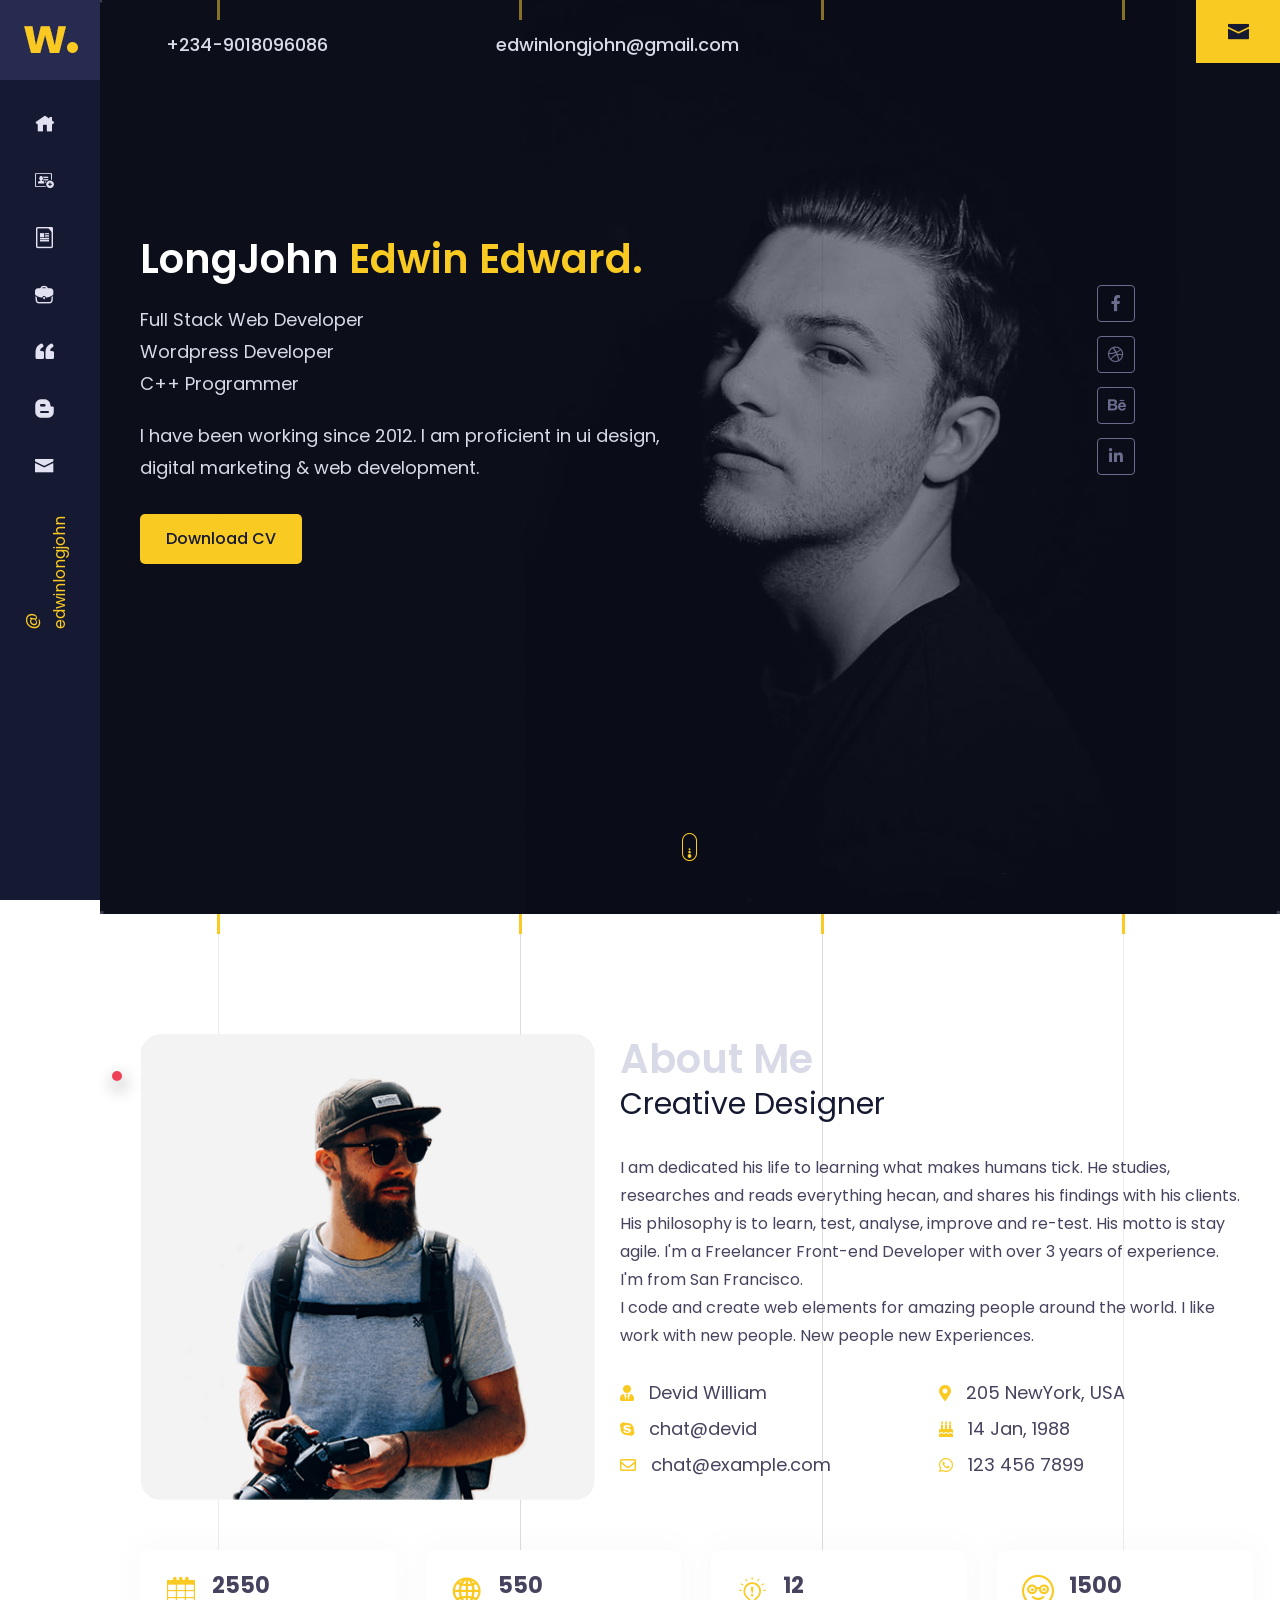
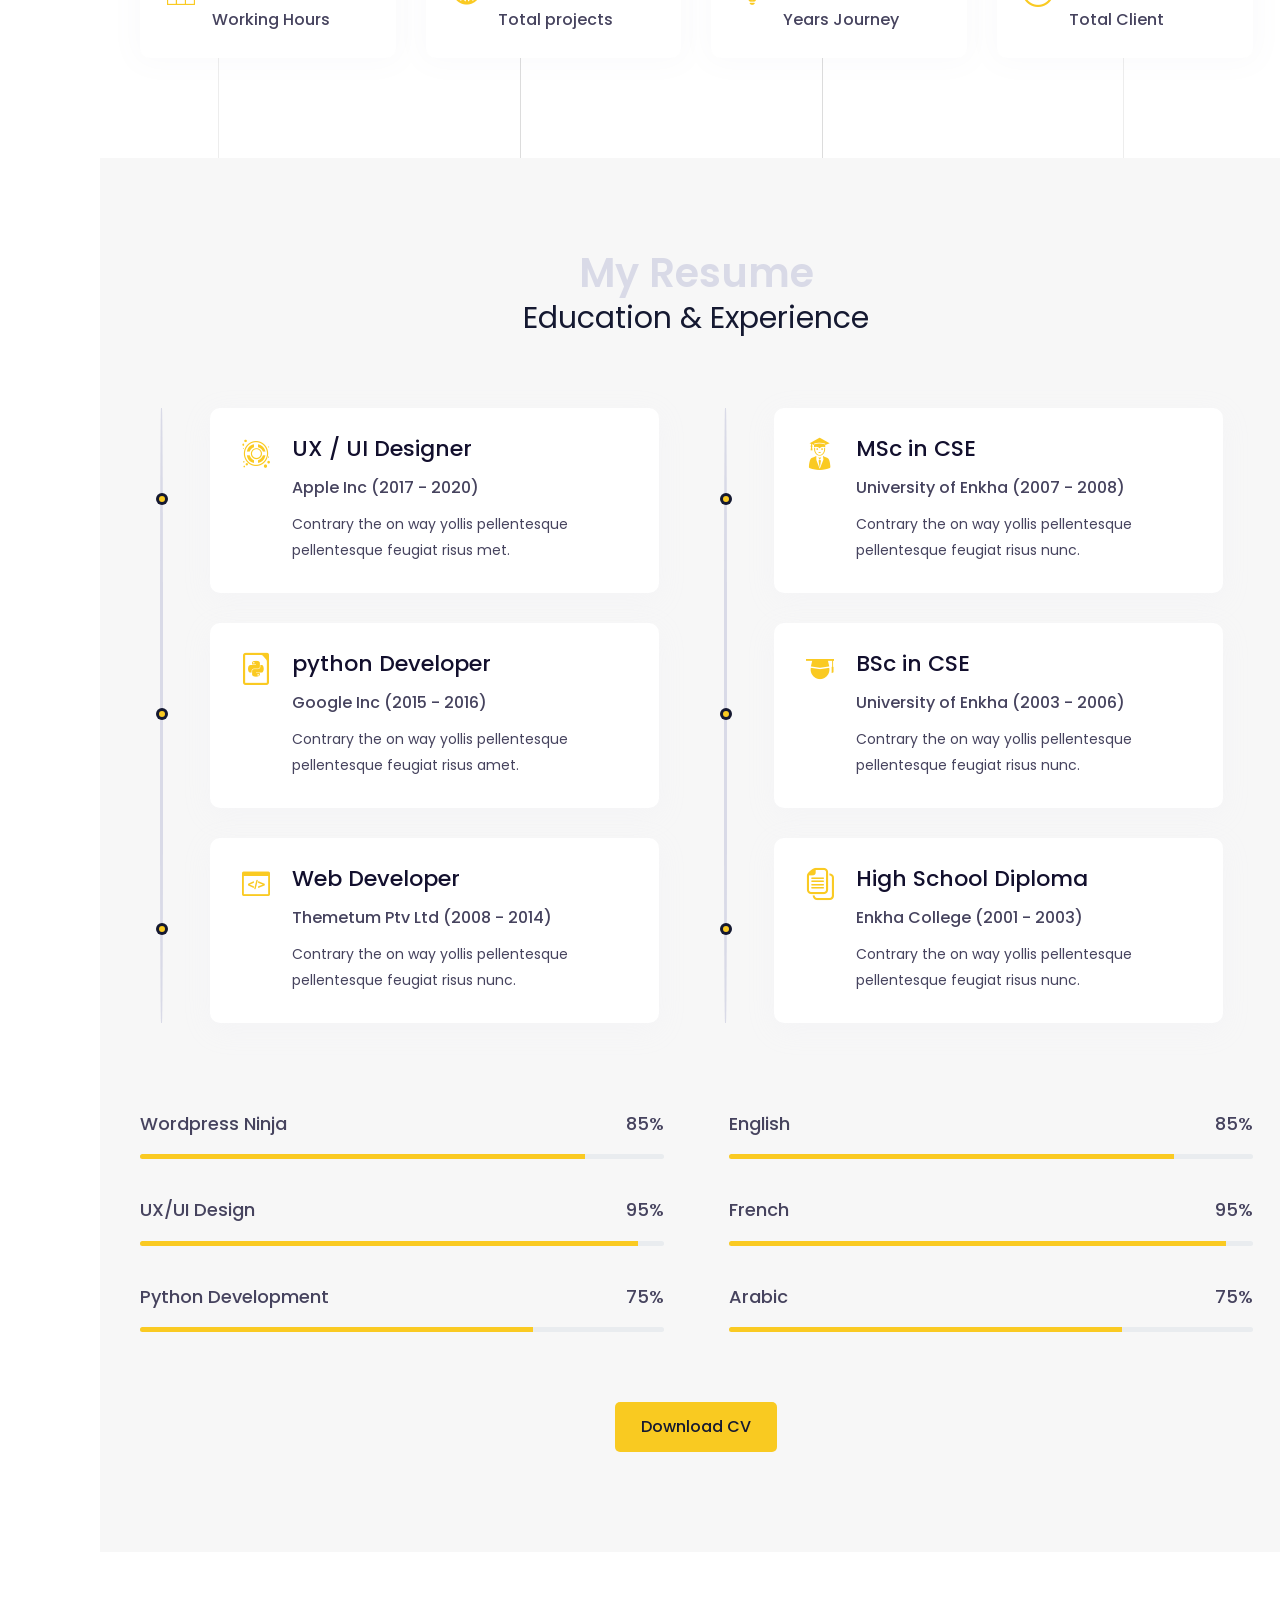
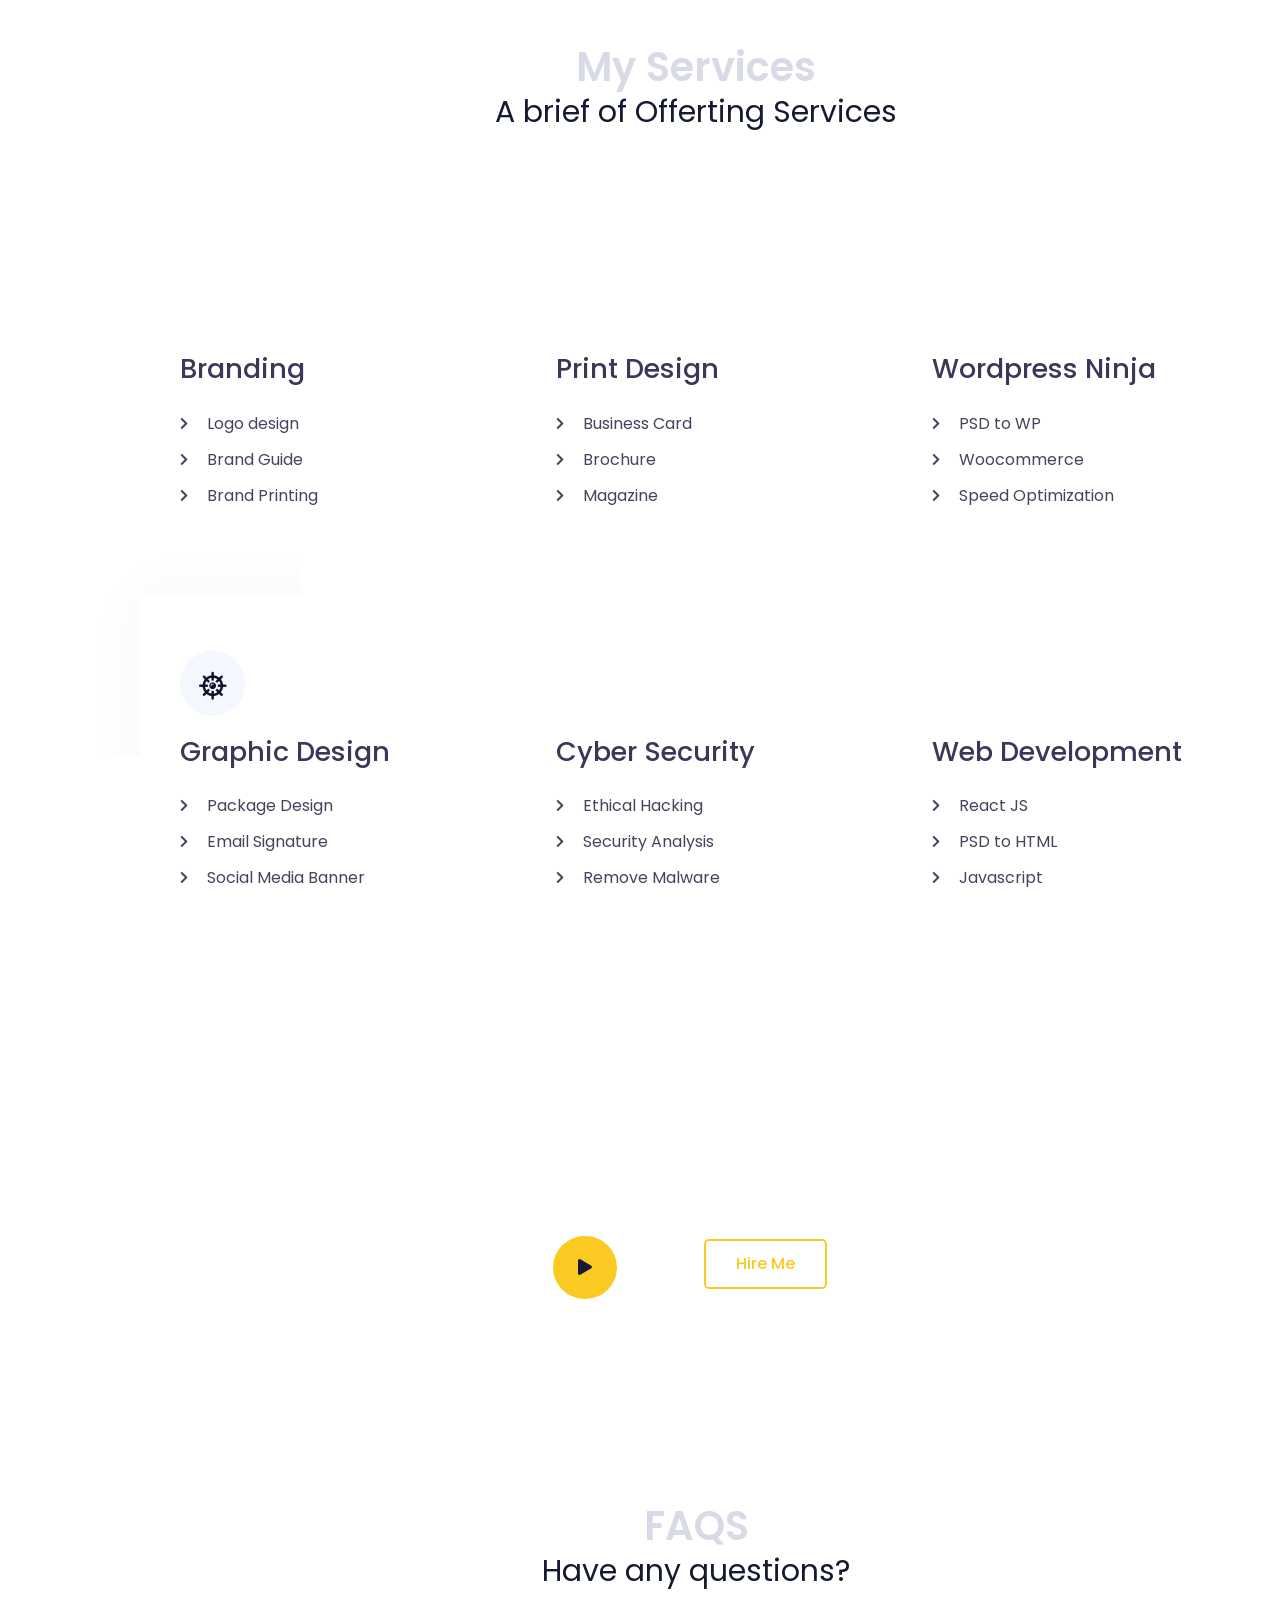
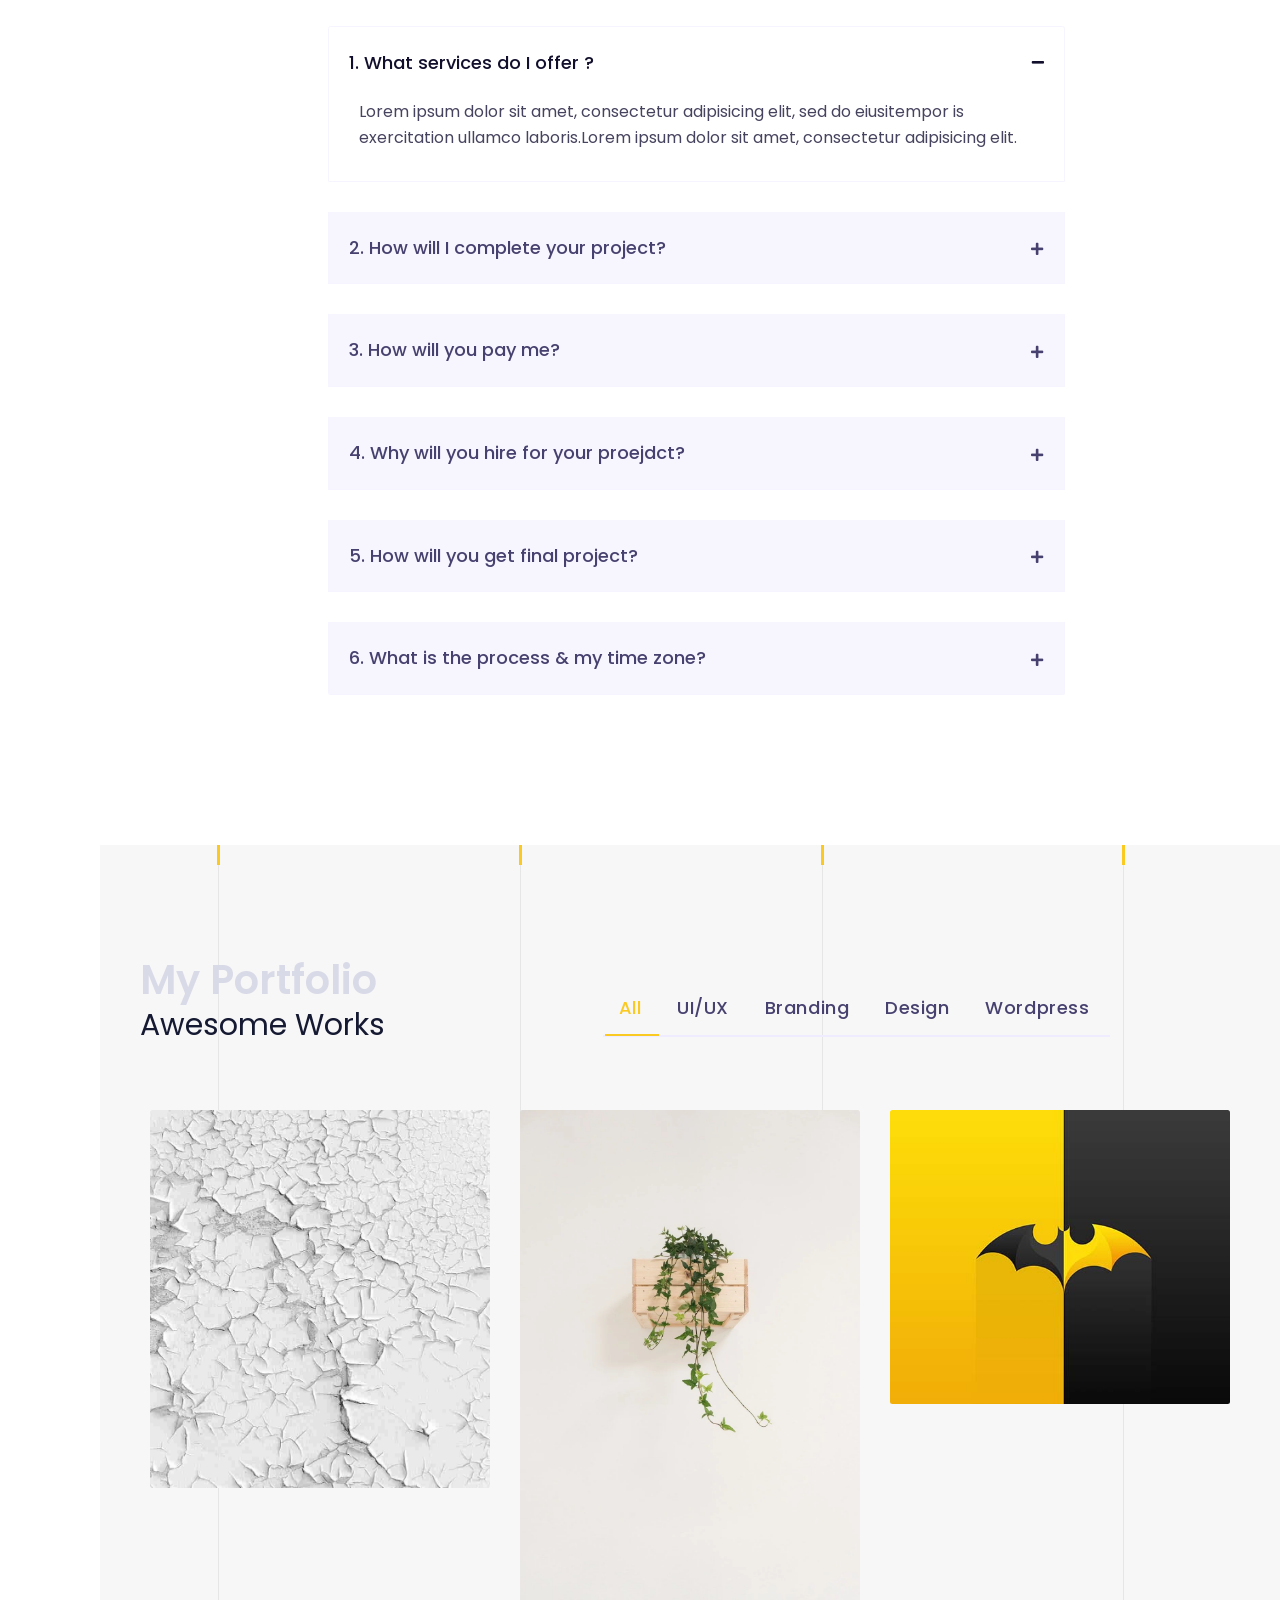
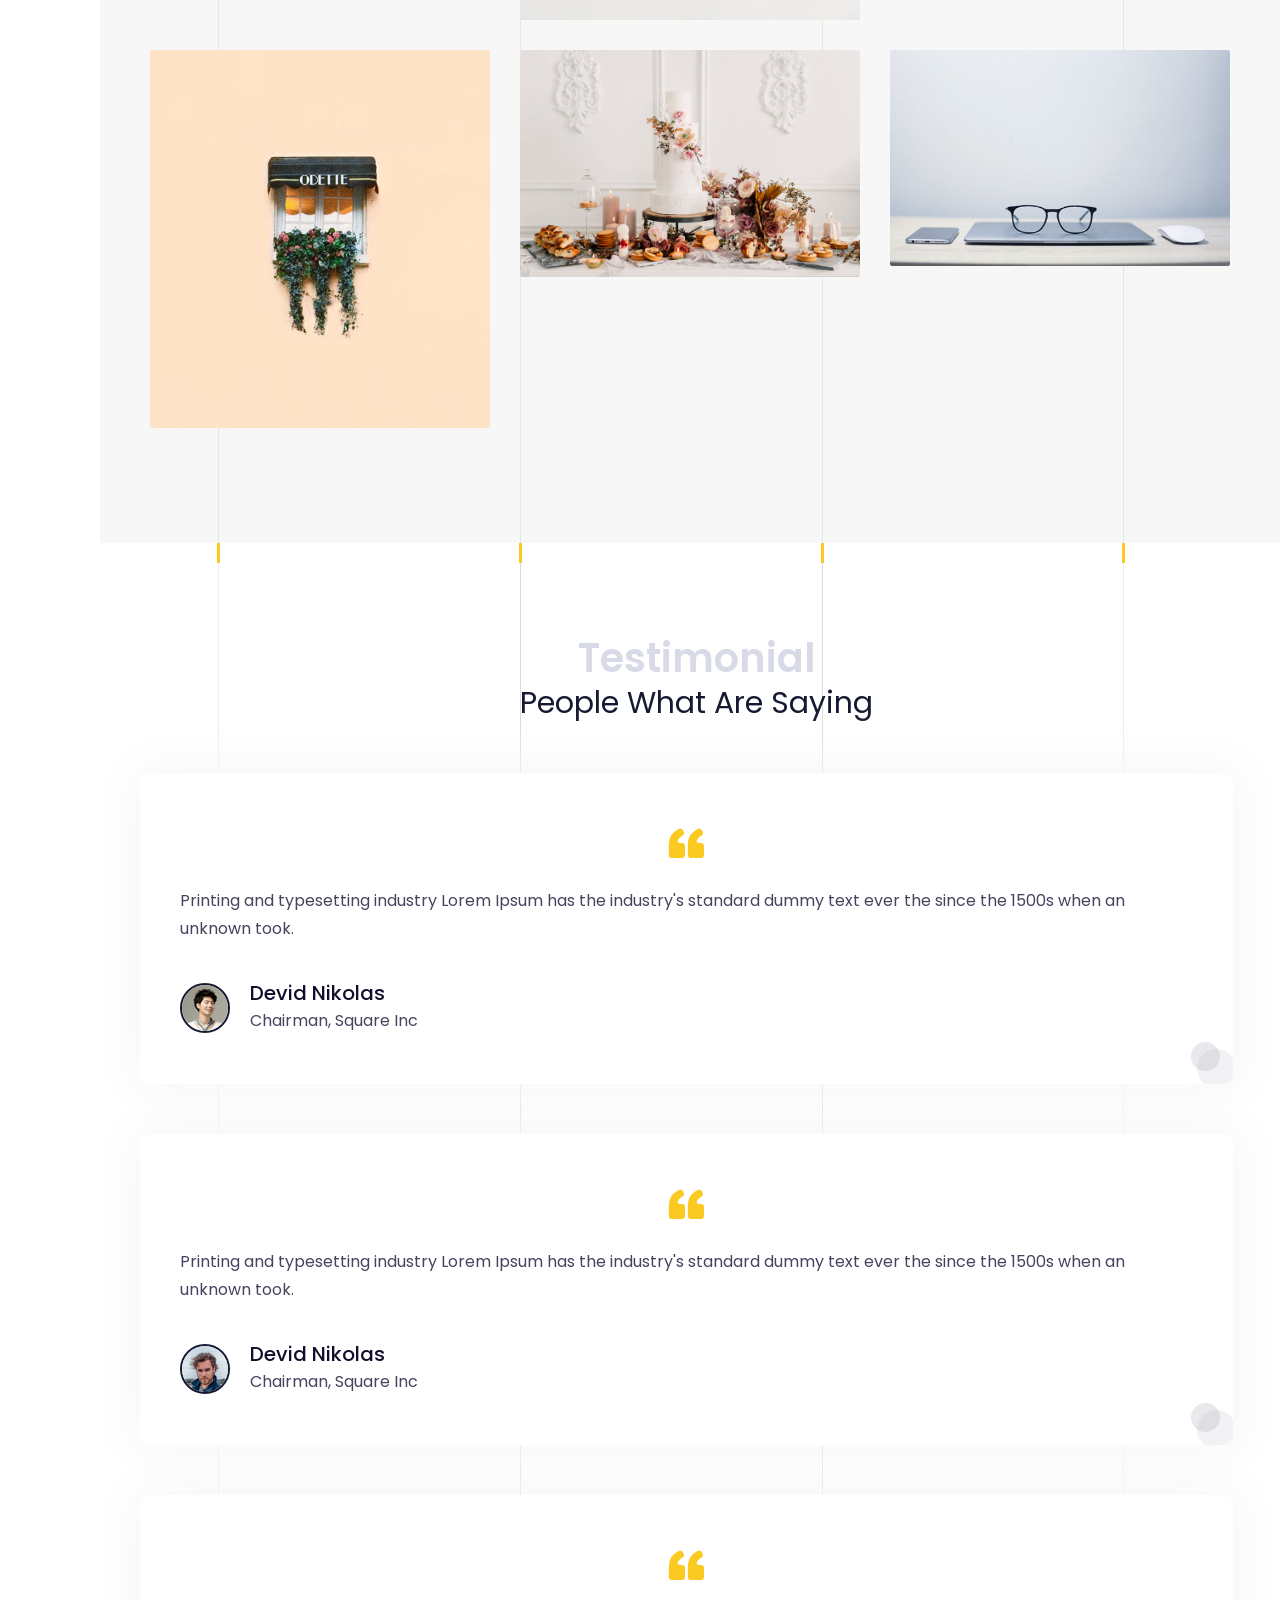
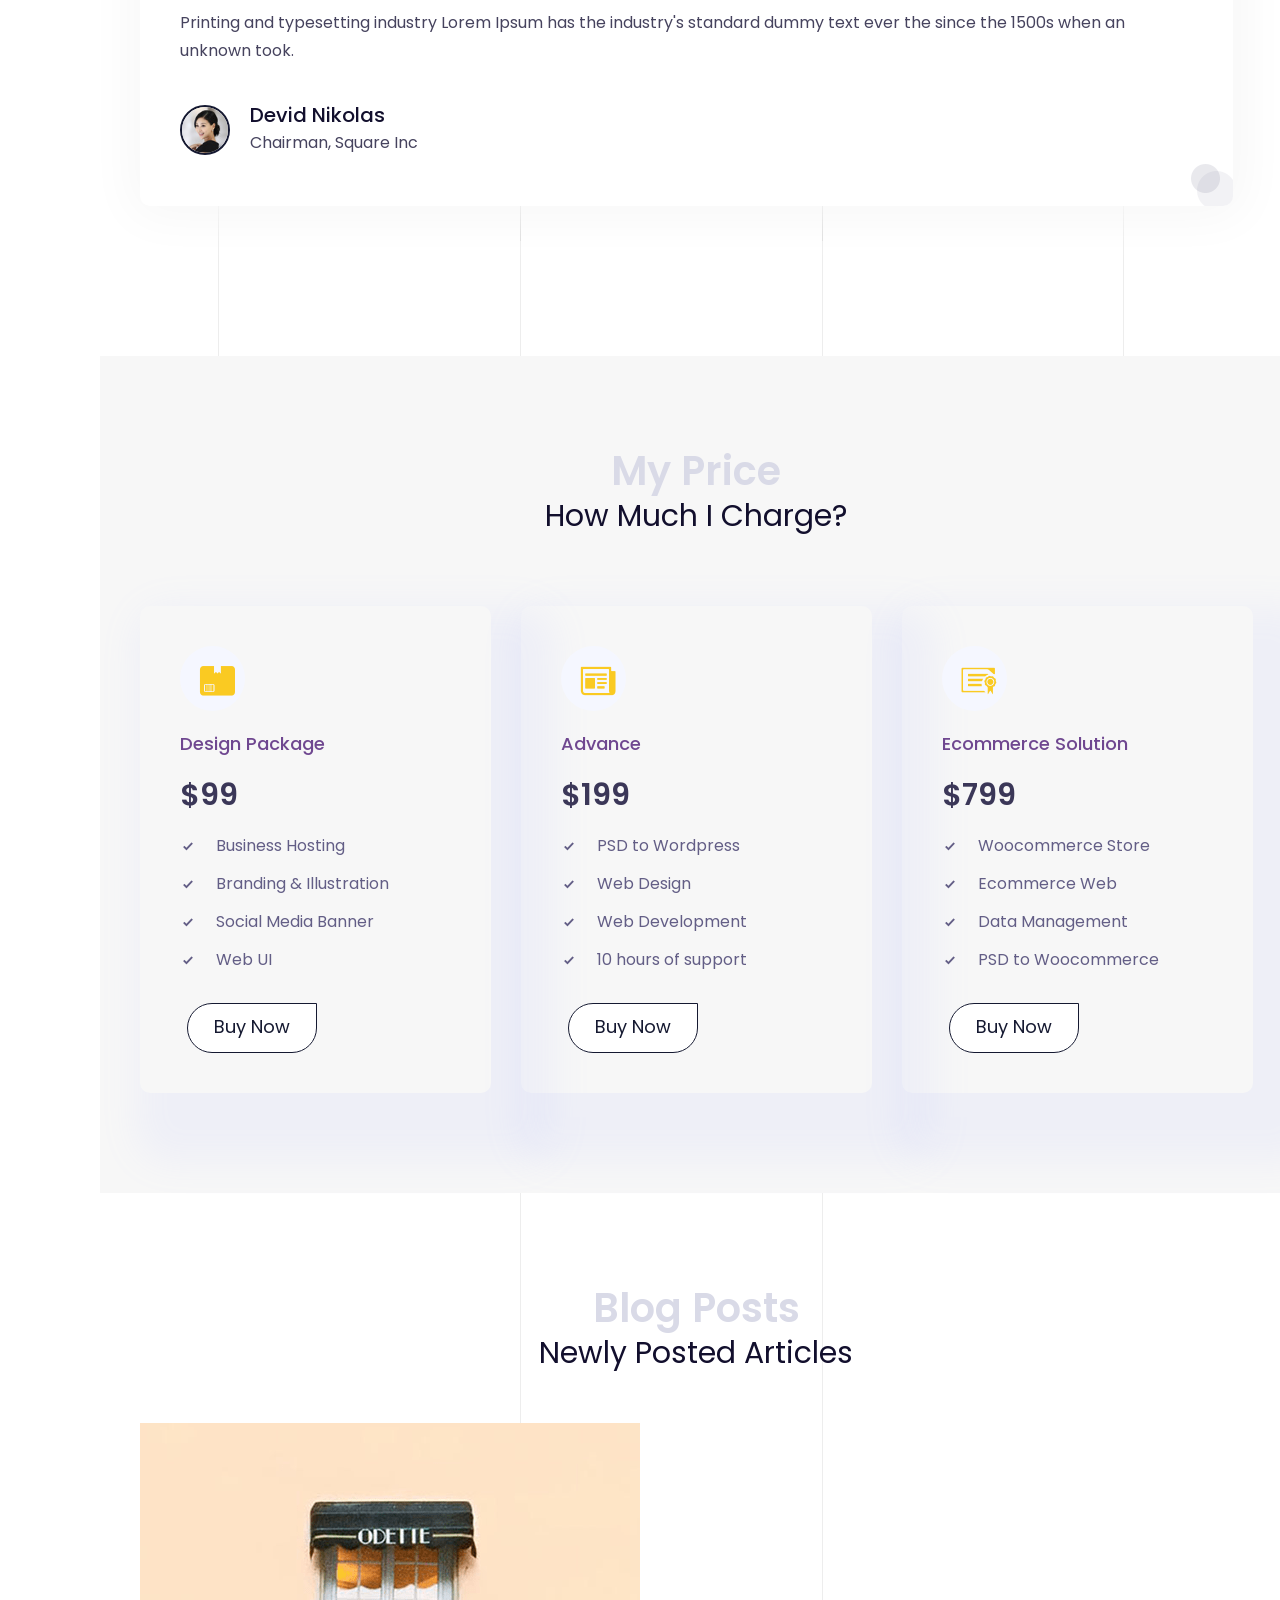
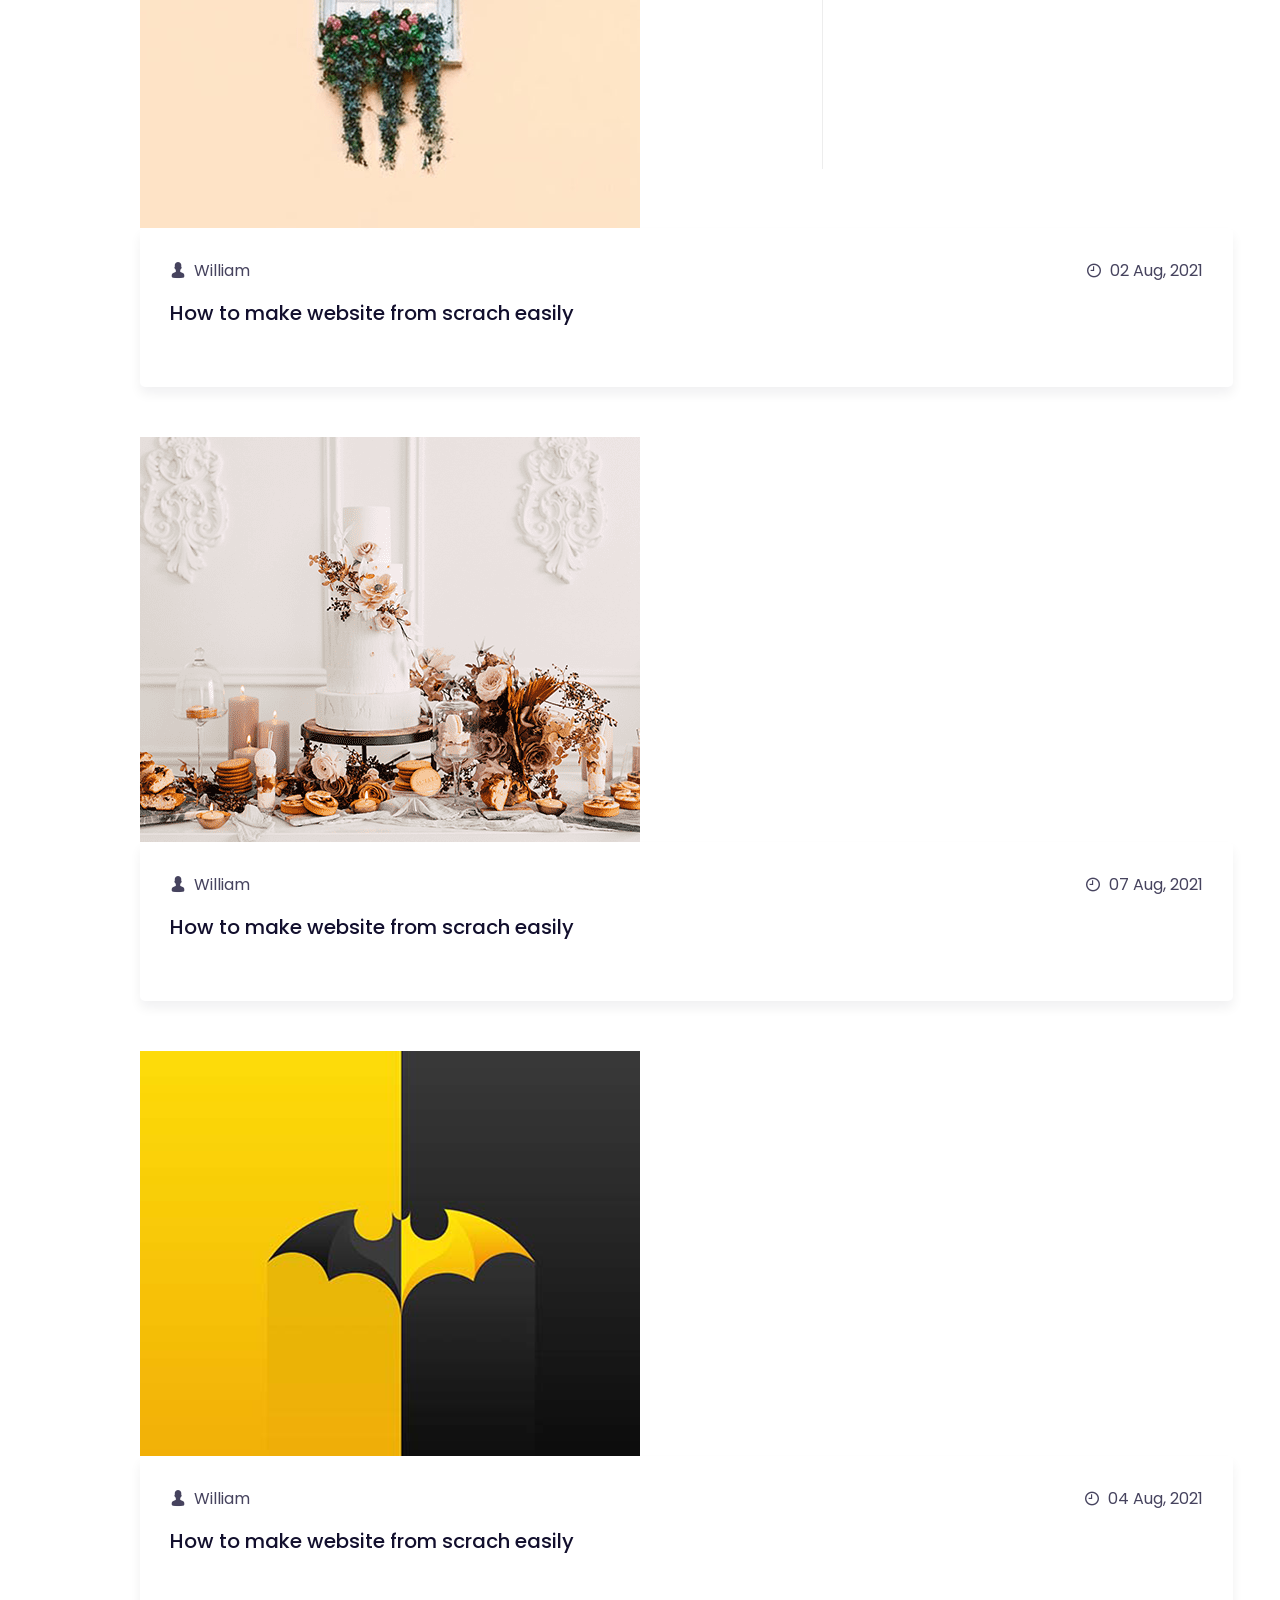
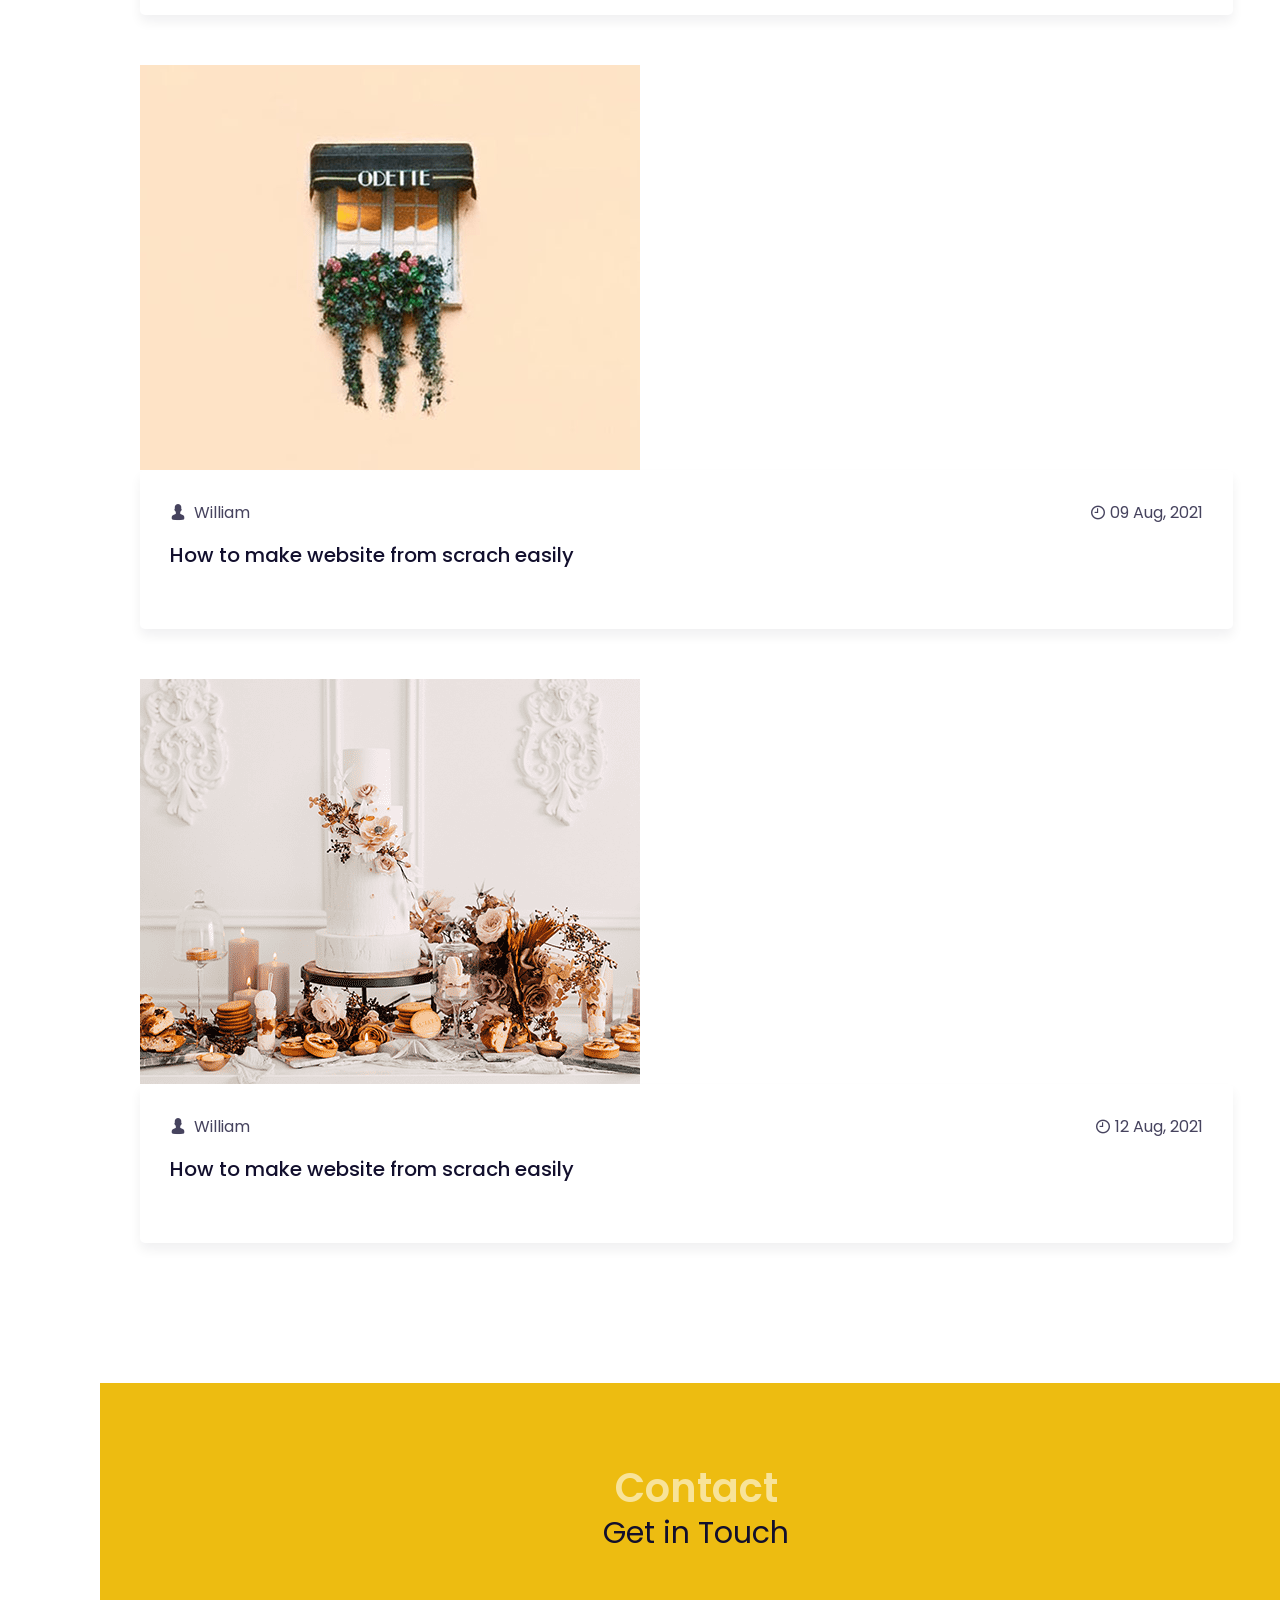
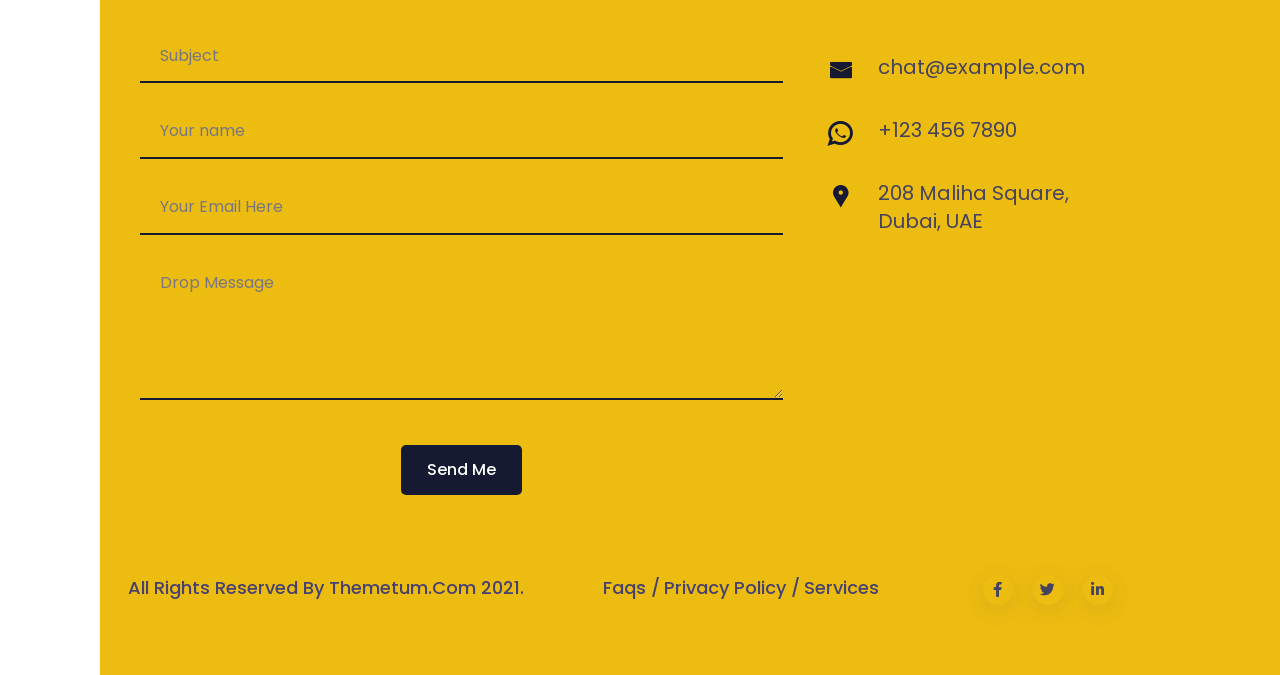
==== index-3.html @ 402a38b5 "initial commit" ====
<!doctype html>
<html class="no-js" lang="zxx">


<!-- Mirrored from themetum.com/envato/wokoya/iconbar/index-3.html by HTTrack Website Copier/3.x [XR&CO'2014], Thu, 25 Nov 2021 21:17:37 GMT -->
<head>	
	<meta charset="utf-8">
	<meta http-equiv="x-ua-compatible" content="ie=edge">
	<title>Wokoya | Personal Portfolio vCard HTML Template</title>
	<meta name="description" content="My name is Longjohn Edwin Edward i am a renowned full Stack web Developer with several years of experience. 
	I am top notch when it comes to building responsive Websites and Web applications. Just give me a trial with your Job trust me you won't regret it.">
	<meta name="viewport" content="width=device-width, initial-scale=1, shrink-to-fit=no">

	<!-- Place favicon.ico in the root directory -->
	<link rel="shortcut icon" type="image/x-icon" href="img/favicon.png">
	
	<!-- ========== Start Stylesheet ========== -->
	<link href="assets/css/bootstrap.min.css" rel="stylesheet" />
	<link href="assets/css/fontawesome.min.css" rel="stylesheet" />
	<link href="assets/css/bsnav.min.css" rel="stylesheet" />
	<link href="assets/css/magnific-popup.css" rel="stylesheet" />
	<link href="assets/css/slick.css" rel="stylesheet" />
	<link href="assets/css/all.min.css" rel="stylesheet" />
	<link href="assets/css/animate.css" rel="stylesheet" />
	<link href="assets/css/icofont.min.css" rel="stylesheet" />
	<link href="assets/css/splitting.css" rel="stylesheet" />
	<link href="assets/css/splitting-cells.css" rel="stylesheet" />
	<link href="style.css" rel="stylesheet">
	<link href="assets/css/responsive.css" rel="stylesheet" />
	<!-- ========== End Stylesheet ========== -->
</head>

 <body class="side-header" data-spy="scroll" data-target=".navbar" data-offset="1">

<!-- Preloader -->
<div class="preloader">
  <div class="lds-ellipsis">
    <div></div>
    <div></div>
    <div></div>
    <div></div>
  </div>
</div>
<!-- Preloader End --> 

<div class="theme_all_wrap" data-magic-cursor=" " data-color="crimson">

<!-- Document Wrapper   
=============================== -->
 <div id="main-wrapper"> 
	<!-- Start header
    ============================================= -->

    <header class="header">
		<div class="main-navigation sd-nav">
			<div class="navbar navbar-expand-lg bsnav bsnav-sidebar bsnav-scrollspy bsnav-sidebar-left">
				<a class="navbar-brand" href="index.html">
					<img src="img/logo.png" class="logo-display" alt="thumb">
				</a>
				<button class="navbar-toggler toggler-spring"><span class="navbar-toggler-icon"></span></button>
				<div class="collapse navbar-collapse justify-content-sm-center pt-20">
					<ul class="navbar-nav navbar-mobile mr-0">
						<li class="nav-item"><a class="nav-link smooth-scroll" href="#home"><i class="icofont-home"></i> <span class="toltip">Home</span> </a></li>
						<li class="nav-item"><a class="nav-link smooth-scroll" href="#about"><i class="icofont-contact-add"></i> <span class="toltip">About</span></a></li>
						<li class="nav-item"><a class="nav-link smooth-scroll" href="#service"><i class="icofont-file-document"> </i><span class="toltip">Service</span> </a></li>
						<li class="nav-item"><a class="nav-link smooth-scroll" href="#work"><i class="icofont-briefcase-1"></i> <span class="toltip">Works</span> </a></li>
						<li class="nav-item"><a class="nav-link smooth-scroll" href="#feed"><i class="icofont-quote-left"></i> <span class="toltip">Review</span></a></li>
						<li class="nav-item"><a class="nav-link smooth-scroll" href="#blog"><i class="icofont-blogger"></i> <span class="toltip">Blog</span> </a></li>
						<li class="nav-item"><a class="nav-link smooth-scroll" href="#contact"><i class="icofont-envelope"></i> <span class="toltip">Hello</span> </a></li>
					</ul>
				</div>
				<div class="sidebar-copyright pt-10">
					<p class="copyright">@ edwinlongjohn</p>
				</div>
			</div>
			<div class="bsnav-mobile">
				<div class="bsnav-mobile-overlay"></div>
				<div class="navbar"></div>
			</div>
		</div>
    </header>
	  <!-- Header End --> 
	
	<div class="clearfix"></div>

<div class="main-area-width">	

	<main class="main">
		 
		<!-- Start Hero   
		============================================= -->
		<div id="home" class="hero-section hero-section-bg jarallax" data-jarallax='{"speed": 0.2}'>
			<canvas class="canvasParticles"></canvas>
			<div class="line_wrap"> <!-- line animation --> 
				<div class="line_item"></div>
				<div class="line_item"></div>
				<div class="line_item"></div>
				<div class="line_item"></div>
				<div class="line_item"></div>
			 </div> <!-- end line animation --> 						
			<div class="container sidebar-toptext">
				<div class="row">
					<div class="col-md-12">
						<div class="head-top-contact">
							<span class="phone_contact">+234-9018096086</span>
							<span class="email_contact">edwinlongjohn@gmail.com</span>							
						</div>
					</div>
				</div>
			</div>
			<div class="top-contact">
				<a href="#contact" class="top-contact-btn smooth-scroll">
					<i class="icofont-envelope"></i>
				</a>
			</div>
			<div class="hero-single sidebar-hero-bg">			
				<div class="container">	<!-- start container --> 	
					<div class="row">	<!-- start row --> 	
						<div class="col-md-6 col-sm-12 pl-20">	<!-- hero text left --> 	
							<div class="hero-content wow fadeInUp" data-wow-duration=".5s" data-wow-delay=".6s">
								<h2 data-splitting class="top-title pt-30 wow fadeInUp" data-wow-duration=".001s" data-wow-delay=".001s">LongJohn <span class="colored">Edwin Edward.</span></h2>
								<div class="typed-strings">
									  <p> <span class="type_color">Full Stack Web Developer</span></p>
									  <p> <span class="type_color">Wordpress Developer</span></p>
									  <p> <span class="type_color">C++ Programmer</span></p>
								</div>
								<p class="text-16 header_type_text text-white mb-2 mb-md-3">
									<span class="typed"></span>
								</p>
								<p class="header-intro-text wow fadeInUp pt-10" data-wow-duration=".6s" data-wow-delay=".8s">I have been working since 2012. I am proficient in ui design, digital marketing & web development.</p>
								<div class="hro-btn wow fadeInUp" data-wow-duration=".6s" data-wow-delay=".9s">
									<a href="#" class="theme-btn">
										Download CV
									</a>
								</div>
							</div>
						</div>	<!-- hero left text end --> 	
						<div class="col-md-5 col-sm-12 mt-50"><!-- col-6 --> 
							<div class="right-social-icon">
								<ul class="social-icon">
									<li><a href="#"><i class="fab fa-facebook-f"></i></a></li>
									<li><a href="#"><i class="fab fa-dribbble"></i></a></li>
									<li><a href="#"><i class="fab fa-behance"></i></a></li>
									<li><a href="#"><i class="fab fa-linkedin-in"></i></a></li>
								</ul>						
							</div>						
						</div><!-- end col-6 --> 
					</div>
				</div>					
			</div><!-- single Hero End -->
			<div class="about-scroll-down text-center">
				<a href="#about" class="scroll-down-arrow scroll_down smooth-scroll"><i class="icofont-scroll-bubble-down"></i></a>						
			</div>			
		</div>
		<!-- End Hero -->
		
		<!-- About us
		============================================= -->
		<div id="about" class="about-area de-padding">
			<div class="line_wrap"> <!-- line animation --> 
				<div class="line_item"></div>
				<div class="line_item"></div>
				<div class="line_item"></div>
				<div class="line_item"></div>
				<div class="line_item"></div>
			 </div> <!-- end line animation --> 			
			<div class="about-wpr mt-20">	<!-- start about -->
				<div class="container pl-20">	<!-- container --> 
					<div class="row">	<!-- row --> 
						<div class="col-md-5 mb-50">
							<div class="about-left wow fadeInUp" data-wow-duration=".6s" data-wow-delay=".2s">
								<div class="about-header-img">
									<img src="img/about-me.png" alt="about me" class="responsive-fluid bounce-animate" />
								</div>
							</div>
						</div>	<!-- about left text end --> 
						<div class="col-md-7">	<!-- col-7 --> 
							<div class="about-right wow fadeInUp" data-wow-duration=".8s" data-wow-delay=".5s">
								<span class="top-title">About Me</span>
								<h2 data-splitting class="about-tl-3 gr-2 wow fadeInUp" data-wow-duration=".01s" data-wow-delay=".1s">
									Creative Designer
								</h2>
								<p class="wow fadeInUp" data-wow-duration=".2s" data-wow-delay=".2s">
									I am dedicated his life to learning what makes humans tick. He studies, researches and reads everything hecan, and shares his 
									findings with his clients. His philosophy is to learn, test, analyse, 
									improve and re-test. His motto is stay agile. I'm a Freelancer Front-end Developer with over 3 years of experience. I'm from San Francisco.
									<br />									 
									I code and create web elements for amazing people around the world. I like work with new people. 
									New people new Experiences.									
								</p>
								<div class="row">	<!-- row --> 
									<div class="col-md-6 col-sm-12"><!-- col-6 --> 
										<div class="about-cn">
											<ul>
												<li><i class="fas fa-user-tie"></i> Devid William</li>
												<li><i class="fab fa-skype"></i> chat@devid</li>
												<li><i class="far fa-envelope"></i> chat@example.com</li>
											</ul>
										</div>									
									</div>	<!-- end col-6 -->
									<div class="col-md-6 col-sm-12"><!-- col-6 --> 
										<div class="about-cn">
											<ul>
												<li><i class="fas fa-map-marker-alt"></i> 205 NewYork, USA</li>
												<li><i class="fas fa-birthday-cake"></i> 14 Jan, 1988</li>
												<li><i class="fab fa-whatsapp"></i> 123 456 7899</li>
											</ul>
										</div>									
									</div> <!-- end col-6 --> 
								</div> <!-- end row --> 
							</div> <!-- end about right --> 								
						</div> <!-- end col-7 -->  
					</div> <!-- end row --> 
					<div class="counter-counter grid-4"> <!-- start counter --> 
						<div class="fun-fact">
							<span class="fun-icon one"><i class="icofont-calendar"></i></span>
							<div class="fun-desc">
								<p class="timer" data-to="2550" data-speed="3000">2550</p>
								<span class="medium">Working Hours</span>
							</div>
						</div>
						<div class="fun-fact fun-active">
							<span class="fun-icon two"><i class="icofont-globe"></i></span>
							<div class="fun-desc">
								<p class="timer" data-to="550" data-speed="3000">550</p>
								<span class="medium">Total projects</span>
							</div>
						</div>
						<div class="fun-fact">
							<span class="fun-icon three"><i class="icofont-bulb-alt"></i></span>
							<div class="fun-desc">
								<p class="timer" data-to="12" data-speed="3000">12</p>
								<span class="medium">Years Journey</span>
							</div>
						</div>
						<div class="fun-fact">
							<span class="fun-icon four"><i class="icofont-nerd-smile"></i></span>
							<div class="fun-desc">
								<p class="timer" data-to="502" data-speed="3000">1500</p>
								<span class="medium">Total Client</span>
							</div>
						</div>
					</div> <!-- end counter -->
				</div> <!-- end container -->
			</div> <!-- end about wrp --> 			
		</div> <!-- About us -->
		
		<!-- Start Experience
		============================================= -->
		<div class="exp-area de-padding">
			<div class="container pl-20">
				<div class="site-title text-center">
					<span class="resume-title">
						My Resume
					</span>		
					<h2 data-splitting class="about-tl-3 gr-2 wow fadeInUp" data-wow-duration=".01s" data-wow-delay=".01s"> 
						Education & Experience 
					</h2>		
				</div> <!-- end section title --> 
				<div class="exp-wpr row">
					<div class="col-md-6"><!-- start col-6 -->
						<div class="experience_area">
							<div class="exp-box mt-20 wow fadeInDown" data-wow-duration=".6s" data-wow-delay=".2s"><!-- start one -->
								<div class="exp-icon one">
									<i class="icofont-designfloat"></i>
								</div>
								<div class="exp-content">
									<h4>UX / UI Designer</h4>
									<p>Apple Inc (2017 - 2020)</p>
									<span class="exp-description pt-10">Contrary the on way yollis pellentesque pellentesque feugiat risus met.</span>
								</div>
							</div> <!-- end one -->
							<div class="exp-box mt-30 wow fadeInUp" data-wow-duration=".6s" data-wow-delay=".4s"><!-- start two -->
								<div class="exp-icon two">
									<i class="icofont-file-python"></i>
								</div>
								<div class="exp-content">
									<h4>python Developer</h4>
									<p>Google Inc (2015 - 2016)</p>
									<span class="exp-description pt-10">Contrary the on way yollis pellentesque pellentesque feugiat risus amet.</span>
								</div>
							</div> <!-- end two -->
							<div class="exp-box mt-30 wow fadeInDown" data-wow-duration=".6s" data-wow-delay=".6s"><!-- start three -->
								<div class="exp-icon three">
									<i class="icofont-code"></i>
								</div>
								<div class="exp-content">
									<h4>Web Developer</h4>
									<p>Themetum Ptv Ltd (2008 - 2014)</p>
									<span class="exp-description pt-10">Contrary the on way yollis pellentesque pellentesque feugiat risus nunc.</span>
								</div>
							</div> <!-- end three -->						
						</div>
					</div> <!-- end col-6 -->
					<div class="col-md-6"><!-- start col-6 -->
						<div class="education_area">
							<div class="exp-box mt-20 wow fadeInUp" data-wow-duration=".6s" data-wow-delay=".2s"><!-- start one -->
								<div class="exp-icon four">
									<i class="icofont-graduate-alt"></i>
								</div>
								<div class="exp-content">
									<h4>MSc in CSE </h4>
									<p>University of Enkha (2007 - 2008)</p>
									<span class="exp-description pt-10">Contrary the on way yollis pellentesque pellentesque feugiat risus nunc.</span>
								</div>
							</div> <!-- end one -->
							<div class="exp-box mt-30 wow fadeInUp" data-wow-duration=".6s" data-wow-delay=".4s"><!-- start two -->
								<div class="exp-icon five">
									<i class="icofont-graduate"></i>
								</div>
								<div class="exp-content">
									<h4>BSc in CSE  </h4>
									<p>University of Enkha (2003 - 2006)</p>
									<span class="exp-description pt-10">Contrary the on way yollis pellentesque pellentesque feugiat risus nunc.</span>
								</div>
							</div> <!-- end two -->
							<div class="exp-box mt-30 wow fadeInDown" data-wow-duration=".6s" data-wow-delay=".6s"><!-- start three -->
								<div class="exp-icon six">
									<i class="icofont-ui-copy"></i>
								</div>
								<div class="exp-content">
									<h4>High School Diploma  </h4>
									<p>Enkha College (2001 - 2003)</p>
									<span class="exp-description pt-10">Contrary the on way yollis pellentesque pellentesque feugiat risus nunc.</span>
								</div>
							</div> <!-- end three -->						
						</div>
					</div> <!-- end col-6 -->
				</div> <!-- end exp-wrp row -->
				<div class="row">	<!-- start row --> 
					<div class="col-md-6"> <!-- start col-6 -->
						<div class="progress-left pt-90">
							<div class="skill-section">
								<!-- Progress Bar Start -->
								<div class="progress-box">
									<h5>Wordpress Ninja  <span class="pull-right">85%</span></h5>
									<div class="progress">
										<div class="progress-bar" role="progressbar" data-width="85"></div>
									</div>
								</div>
								<div class="progress-box">
									<h5>UX/UI Design  <span class="pull-right">95%</span></h5>
									<div class="progress">
										<div class="progress-bar" role="progressbar" data-width="95"></div>
									</div>
								</div>
								<div class="progress-box">
									<h5>Python Development <span class="pull-right">75%</span></h5>
									<div class="progress">
										<div class="progress-bar" role="progressbar" data-width="75"></div>
									</div>
								</div>
								<!-- End Progressbar -->
							</div>
						</div>	
					</div> <!-- end col-6 --> 
					<div class="col-md-6"> <!-- start col-6 -->
						<div class="progress-right pt-90">
							<div class="skill-section">
								<!-- Progress Bar Start -->
								<div class="progress-box">
									<h5>English <span class="pull-right">85%</span></h5>
									<div class="progress">
										<div class="progress-bar" role="progressbar" data-width="85"></div>
									</div>
								</div>
								<div class="progress-box">
									<h5>French <span class="pull-right">95%</span></h5>
									<div class="progress">
										<div class="progress-bar" role="progressbar" data-width="95"></div>
									</div>
								</div>
								<div class="progress-box">
									<h5>Arabic <span class="pull-right">75%</span></h5>
									<div class="progress">
										<div class="progress-bar" role="progressbar" data-width="75"></div>
									</div>
								</div>
								<!-- End Progressbar -->
							</div>
						</div>							
					</div>	<!-- end col-6  --> 
				</div>	<!-- end row--> 
				<div class="row pt-70"><!-- start row-->
					<div class="col-md-12">
						<div class="download-cv-btn text-center">
							<a href="#" class="theme-btn">Download CV</a>
						</div>
					</div>
				</div><!-- end row-->
			</div> <!-- end container -->			
		</div>
		<!-- End Experience -->
		
		<!-- Start Services
		============================================= -->		
		<div id="service" class="service-area de-padding">					
			<div class="container pl-20">
				<div class="site-title text-center"> <!-- service section title -->
					<span class="resume-title">My Services</span>
					<h2 data-splitting class="about-tl-3 gr-2 wow fadeInUp" data-wow-duration=".01s" data-wow-delay=".01s"> 
						A brief of Offerting Services 
					</h2>
				</div>
				<div class="row"> <!-- start row -->
					<div class="col-md-4 col-sm-6">
						<div class="service-box mt-30 wow fadeInUp" data-wow-duration=".5s" data-wow-delay=".3s">
							<div class="service-icon service-one">
								<i class="icofont-vector-path"></i>
							</div>
							<div class="service-info">
								<h2>Branding</h2>
								<ul>
									<li>Logo design</li>
									<li>Brand Guide</li>
									<li>Brand Printing</li>
								</ul>
							</div>
						</div> <!-- end service one -->					
					</div> <!-- end col-4 -->	
					<div class="col-md-4 col-sm-6">
						<div class="service-box mt-30 wow fadeInDown" data-wow-duration=".7s" data-wow-delay=".6s">
							<div class="service-icon service-two">
								<i class="icofont-ui-browser"></i>
							</div>
							<div class="service-info">
								<h2>Print Design</h2>
								<ul>
									<li>Business Card</li>
									<li>Brochure</li>
									<li>Magazine</li>
								</ul>
							</div>
						</div> <!-- end service two -->					
					</div> <!-- end col-4 -->	
					<div class="col-md-4 col-sm-6">
						<div class="service-box mt-30 wow fadeInUp" data-wow-duration=".9s" data-wow-delay=".8s">
							<div class="service-icon service-three">
								<i class="icofont-ui-theme"></i>
							</div>
							<div class="service-info">
								<h2>Wordpress Ninja</h2>
								<ul>
									<li>PSD to WP</li>
									<li>Woocommerce</li>
									<li>Speed Optimization</li>
								</ul>
							</div>
						</div> <!-- end service three -->					
					</div> <!-- end col-4 -->
					<div class="col-md-4 col-sm-6">
						<div class="service-box mt-30 wow fadeInUp" data-wow-duration=".5s" data-wow-delay=".3s">
							<div class="service-icon service-one">
								<i class="icofont-ship-wheel"></i>
							</div>
							<div class="service-info">
								<h2>Graphic Design</h2>
								<ul>
									<li>Package Design</li>
									<li>Email Signature</li>
									<li>Social Media Banner</li>
								</ul>
							</div>
						</div> <!-- end service one -->					
					</div> <!-- end col-4 -->
					<div class="col-md-4 col-sm-6">
						<div class="service-box mt-30 wow fadeInDown" data-wow-duration=".7s" data-wow-delay=".6s">
							<div class="service-icon service-two">
								<i class="icofont-ssl-security"></i>
							</div>
							<div class="service-info">
								<h2>Cyber Security</h2>
								<ul>
									<li>Ethical Hacking</li>
									<li>Security Analysis</li>
									<li>Remove Malware</li>
								</ul>
							</div>
						</div> <!-- end service two -->					
					</div><!-- end col-4 -->
					<div class="col-md-4 col-sm-6">
						<div class="service-box mt-30 wow fadeInUp" data-wow-duration=".9s" data-wow-delay=".8s">
							<div class="service-icon service-three">
								<i class="icofont-bulb-alt"></i>
							</div>
							<div class="service-info">
								<h2>Web Development</h2>
								<ul>
									<li>React JS</li>
									<li>PSD to HTML</li>
									<li>Javascript</li>
								</ul>
							</div>
						</div> <!-- end service six -->					
					</div><!-- end col-4 -->
				</div> <!-- end row -->
			</div> <!-- end container -->				
		</div> <!-- End Services -->
		
		<!-- Start Hire Me
		============================================= -->
		<div class="hireme-area de-padding jarallax d-flex" data-jarallax='{"speed": 0.2}'>		
			<div class="container pl-20"> <!-- start container-->
				<div class="hire-title">
					<h2 data-splitting class="tl-3 text-white text-center wow fadeInUp" data-wow-duration=".01s" data-wow-delay=".01s"> Interested in working with me?</h2>
				</div>
				<div class="row"> <!-- hire me btn -->
					<div class="col-md-6 text-center">
						<div class="video-hire-btn mt-30">
							<div class="video-left-img-area wow fadeInUp" data-wow-duration=".6s" data-wow-delay=".3s">
								<div class="video-box fl-wrap">
									<a class="video-box-btn color-bg popup-vimeo image-popup" href="https://www.youtube.com/watch?v=SMKPKGW083c"><i class="fa fa-play" aria-hidden="true"></i></a>
								</div>									
							</div>
						</div>
					</div>
					<div class="col-md-6">
						<div class="btn-content">
							<div class="hire-btn mt-20"> <!-- start btn-->
								<a href="#contact" class="theme-btn hire-btn smooth-scroll">
									Hire Me
								</a>
							</div> <!-- end btn-->
						</div><!-- end btn content -->						
					</div><!-- end col-6 -->					
				</div> <!-- end row -->
			</div> <!-- end container -->
		</div>
		<!-- End Hire Me-->
		
		<!-- Start Faq
		============================================= -->
	<div class="fq-area de-padding">	
		<div class="container pl-20"> <!-- start container -->
			<div class="row">
				<div class="col-md-8 offset-md-2">
					<div class="faq-wpr"> <!-- start faq-wpr -->
						<div class="fq-right">
							<div class="faqs-title pb-30 text-center">
								<span class="resume-title">FAQS</span>
								<h2 data-splitting class="faqs-subtitle about-tl-3 gr-2 wow fadeInUp" data-wow-duration=".01s" data-wow-delay=".01s"> Have any questions?</h2>
							</div>					
							<div class="site-title wow fadeInUp" data-wow-duration=".5s" data-wow-delay=".2s">
								<div class="accordion" id="accordionExample">
									<div class="accordion-item">
										<h2 class="accordion-header" id="headingOne">
											<button class="accordion-button" type="button" data-bs-toggle="collapse" data-bs-target="#collapseOne" aria-expanded="true" aria-controls="collapseOne">
												1. What services do I offer ?
											</button>
										</h2>
										<div id="collapseOne" class="accordion-collapse collapse show" aria-labelledby="headingOne" data-bs-parent="#accordionExample">
											<div class="accordion-body">
												Lorem ipsum dolor sit amet, consectetur adipisicing elit, sed do eiusitempor is  exercitation ullamco laboris.Lorem ipsum dolor sit amet, consectetur adipisicing elit.
											</div>
										</div>
									</div><!-- End accordion item -->
								  <div class="accordion-item">
									<h2 class="accordion-header" id="headingTwo">
									  <button class="accordion-button collapsed" type="button" data-bs-toggle="collapse" data-bs-target="#collapseTwo" aria-expanded="false" aria-controls="collapseTwo">
										2. How will I complete your project?
									  </button>
									</h2>
									<div id="collapseTwo" class="accordion-collapse collapse" aria-labelledby="headingTwo" data-bs-parent="#accordionExample">
									  <div class="accordion-body">
										Lorem ipsum dolor sit amet, consectetur adipisicing elit, sed do eiusitempor is  exercitation ullamco laboris.Lorem ipsum dolor sit amet, consectetur adipisicing elit.
									  </div>
									</div>
								  </div><!-- End accordion item -->
								  <div class="accordion-item">
									<h2 class="accordion-header" id="headingThree">
									  <button class="accordion-button collapsed" type="button" data-bs-toggle="collapse" data-bs-target="#collapseThree" aria-expanded="false" aria-controls="collapseThree">
										 3. How will you pay me?
									  </button>
									</h2>
									<div id="collapseThree" class="accordion-collapse collapse" aria-labelledby="headingThree" data-bs-parent="#accordionExample">
									  <div class="accordion-body">
										Lorem ipsum dolor sit amet, consectetur adipisicing elit, sed do eiusitempor is  exercitation ullamco laboris.Lorem ipsum dolor sit amet, consectetur adipisicing elit.
									  </div>
									</div>
								  </div><!-- End accordion item -->
								  <div class="accordion-item">
									<h2 class="accordion-header" id="headingFour">
									  <button class="accordion-button collapsed" type="button" data-bs-toggle="collapse" data-bs-target="#collapseFour" aria-expanded="false" aria-controls="collapseThree">
										 4. Why will you hire for your proejdct?
									  </button>
									</h2>
									<div id="collapseFour" class="accordion-collapse collapse" aria-labelledby="headingFour" data-bs-parent="#accordionExample">
									  <div class="accordion-body">
										Lorem ipsum dolor sit amet, consectetur adipisicing elit, sed do eiusitempor is  exercitation ullamco laboris.Lorem ipsum dolor sit amet, consectetur adipisicing elit.
									  </div>
									</div>
								  </div><!-- End accordion item -->
								  <div class="accordion-item">
									<h2 class="accordion-header" id="headingFive">
									  <button class="accordion-button collapsed" type="button" data-bs-toggle="collapse" data-bs-target="#collapseFive" aria-expanded="false" aria-controls="collapseThree">
										 5. How will you get final project?
									  </button>
									</h2>
									<div id="collapseFive" class="accordion-collapse collapse" aria-labelledby="headingFive" data-bs-parent="#accordionExample">
									  <div class="accordion-body">
										Lorem ipsum dolor sit amet, consectetur adipisicing elit, sed do eiusitempor is  exercitation ullamco laboris.Lorem ipsum dolor sit amet, consectetur adipisicing elit.
									  </div>
									</div>
								  </div><!-- End accordion item -->
								  <div class="accordion-item">
									<h2 class="accordion-header" id="headingSix">
									  <button class="accordion-button collapsed" type="button" data-bs-toggle="collapse" data-bs-target="#collapseSix" aria-expanded="false" aria-controls="collapseThree">
										6. What is the process & my time zone?
									  </button>
									</h2>
									<div id="collapseSix" class="accordion-collapse collapse" aria-labelledby="headingSix" data-bs-parent="#accordionExample">
									  <div class="accordion-body">
										Lorem ipsum dolor sit amet, consectetur adipisicing elit, sed do eiusitempor is  exercitation ullamco laboris.Lorem ipsum dolor sit amet, consectetur adipisicing elit.
									  </div>
									</div>
								  </div><!-- End accordion item -->
								</div><!-- End accordion -->																
							</div> <!-- end site-title -->	
						</div> <!-- end faq-right -->					
					</div> <!-- End faq-wpr -->
				</div> <!-- end col-8 -->
			</div> <!-- end row -->
		</div> <!-- end container -->		
	</div><!-- End Faq -->
		
<!-- Start Project Area
============================================= -->
<section id="work" class="portfolio_bg de-padding">
	<div class="line_wrap"> <!-- line animation --> 
		<div class="line_item"></div>
		<div class="line_item"></div>
		<div class="line_item"></div>
		<div class="line_item"></div>
		<div class="line_item"></div>
	 </div> <!-- end line animation -->
	<div class="container"> <!-- start container -->	
		<div class="row"> <!-- row -->
			<div class="col-md-5 pl-20"> <!-- col-5 -->	
				<div class="site-title work_section_title">
					<span class="top-title wow fadeInUp" data-wow-duration=".4s" data-wow-delay=".3s">
						My Portfolio
					</span>
					<h2 data-splitting class="about-tl-3 gr-2 wow fadeInUp" data-wow-duration=".01s" data-wow-delay=".01s">
						Awesome Works
					</h2>
				</div>	
			</div><!-- end col-5 -->
			<div class="col-md-7"><!-- start col-7 -->
				<ul class="col list-unstyled list-inline mb-0 text-uppercase work_menu mt-50" id="menu-filter">
					<li class="list-inline-item"><a class="active" data-filter="*">All</a></li>
					<li class="list-inline-item"><a class="" data-filter=".seo">UI/UX</a></li>
					<li class="list-inline-item"><a class="" data-filter=".webdesign">Branding</a></li>
					<li class="list-inline-item"><a class="" data-filter=".work">Design</a></li>
					<li class="list-inline-item"><a class="" data-filter=".wordpress">Wordpress</a></li>
				</ul>			
			</div><!-- end col-7 -->
		</div><!-- end row -->
		<div class="row row-full-width">
			<div class="col-md-12"> <!-- start col-9 -->
				<div class="container portfolio-container"> <!-- container -->
					<div class="row work-filter">
						<div class="col-md-4 work_item work wordpress">
							<a href="img/portfolio/1.jpg" class="img-zoom">
								<div class="work_box">
									<div class="work_img">
										<img src="img/portfolio/1.jpg" class="img-fluid mx-auto d-block rounded" alt="work-img">
									</div>
									<div class="work_detail">
										<p class="mb-2">Category</p>
										<h4 class="mb-0">Project Title</h4>
									</div>
								</div>
							</a>
						</div> <!-- end col-4 -->
						<div class="col-md-4 work_item webdesign wordpress">
							<a href="img/portfolio/2.jpg" class="img-zoom">
								<div class="work_box">
									<div class="work_img">
										<img src="img/portfolio/2.jpg" class="img-fluid mx-auto d-block rounded" alt="work-img">
									</div>
									<div class="work_detail">
										<p class="mb-2">Category</p>
										<h4 class="mb-0">Project Title</h4>
									</div>
								</div>
							</a>
						</div> <!-- end col-4 -->
						<div class="col-md-4 work_item webdesign seo wordpress">
							<a href="img/portfolio/3.jpg" class="img-zoom">
								<div class="work_box">
									<div class="work_img">
										<img src="img/portfolio/3.jpg" class="img-fluid mx-auto d-block rounded" alt="work-img">
									</div>
									<div class="work_detail">
										<p class="mb-2">Category</p>
										<h4 class="mb-0">Project Title</h4>
									</div>
								</div>
							</a>
						</div> <!-- end col-4 -->
						<div class="col-md-4 work_item work wordpress">
							<a href="img/portfolio/4.jpg" class="img-zoom">
								<div class="work_box">
									<div class="work_img">
										<img src="img/portfolio/4.jpg" class="img-fluid mx-auto d-block rounded" alt="work-img">
									</div>
									<div class="work_detail">
										<p class="mb-2">Category</p>
										<h4 class="mb-0">Project Title</h4>
									</div>
								</div>
							</a>
						</div> <!-- end col-4 -->
						<div class="col-md-4 work_item webdesign wordpress">
							<a href="img/portfolio/5.jpg" class="img-zoom">
								<div class="work_box">
									<div class="work_img">
										<img src="img/portfolio/5.jpg" class="img-fluid mx-auto d-block rounded" alt="work-img">
									</div>
									<div class="work_detail">
										<p class="mb-2">Category</p>
										<h4 class="mb-0">Project Title</h4>
									</div>
								</div>
							</a>
						</div> <!-- end col-4 -->
						<div class="col-md-4 work_item webdesign seo wordpress">
							<a href="img/portfolio/6.jpg" class="img-zoom">
								<div class="work_box">
									<div class="work_img">
										<img src="img/portfolio/6.jpg" class="img-fluid mx-auto d-block rounded" alt="work-img">
									</div>
									<div class="work_detail">
										<p class="mb-2">Category</p>
										<h4 class="mb-0">Project Title</h4>
									</div>
								</div>
							</a>
						</div> <!-- end col-4 -->
					</div>
				</div> <!-- end container -->
			</div><!-- start col-9 -->
		</div><!-- end row -->	
	</div><!-- end container -->
</section>	<!-- End Project Area -->
		
	<!-- Start Feedback
	============================================= -->
	<div id="feed" class="feedback-area de-padding">
		<div class="line_wrap"> <!-- line animation --> 
			<div class="line_item"></div>
			<div class="line_item"></div>
			<div class="line_item"></div>
			<div class="line_item"></div>
			<div class="line_item"></div>
		 </div> <!-- end line animation --> 					
		<div class="container pl-20"> <!-- start container -->
			<div class="site-title text-center">
				<span class="resume-title text-center wow fadeInUp" data-wow-duration=".5s" data-wow-delay=".5s">
					Testimonial
				</span>
				<h2 data-splitting class="about-tl-3 gr-2 wow fadeInUp" data-wow-duration=".01s" data-wow-delay=".01s">
					People What Are Saying 
				</h2>
			</div> <!-- end section title -->
			<div class="feedback-wpr feed-sldr"> <!-- start feedback-wpr -->
				<div class="feedback-box">
					<div class="feedback-pc">
						<i class="icofont-quote-left"></i>
					</div>
					<p>
						Printing and typesetting industry Lorem Ipsum has the industry's standard dummy text ever the since the 1500s when an unknown took.
					</p>
					<div class="feedback-desc">
						<img src="img/client/1.jpg" alt="audiobook maker">
						<div class="feedback-bio">
							<h5 class="fz-20 l-h-1">Devid Nikolas</h5>
							<span class="fz-16 l-h-1">Chairman, Square Inc</span>
						</div>
					</div>
				</div> <!-- end single feedback -->
				<div class="feedback-box">
					<div class="feedback-pc">
						<i class="icofont-quote-left"></i>
					</div>
					<p>
						Printing and typesetting industry Lorem Ipsum has the industry's standard dummy text ever the since the 1500s when an unknown took.
					</p>
					<div class="feedback-desc">
						<img src="img/client/2.jpg" alt="audiobook maker">
						<div class="feedback-bio">
							<h5 class="fz-20 l-h-1">Devid Nikolas</h5>
							<span class="fz-16 l-h-1">Chairman, Square Inc</span>
						</div>
					</div>
				</div> <!-- end single feedback -->
				<div class="feedback-box">
					<div class="feedback-pc">
						<i class="icofont-quote-left"></i>
					</div>
					<p>
						Printing and typesetting industry Lorem Ipsum has the industry's standard dummy text ever the since the 1500s when an unknown took.
					</p>
					<div class="feedback-desc">
						<img src="img/client/3.jpg" alt="audiobook maker">
						<div class="feedback-bio">
							<h5 class="fz-20 l-h-1">Devid Nikolas</h5>
							<span class="fz-16 l-h-1">Chairman, Square Inc</span>
						</div>
					</div>
				</div> <!-- end single feedback -->
			</div> <!-- end feedback-wpr -->
		</div> <!-- end container -->
	</div>
	<!-- End Feedback -->
		
		<!-- Start Pricing
		============================================= -->
		<div class="price-area de-padding">
			<div class="container pl-20"> <!-- start container -->
				<div class="site-title text-center">
					<span class="top-title wow fadeInUp" data-wow-duration=".5s" data-wow-delay=".3s">
						My Price
					</span>
					<h2 data-splitting class="about-tl-3 wow fadeInUp" data-wow-duration=".01s" data-wow-delay=".01s">
						How Much I Charge?
					</h2>
				</div>
				<div class="price-wrapper grid-3"> <!-- start price-area -->
					<div class="price-box mt-20 wow fadeInLeft" data-wow-duration=".5s" data-wow-delay=".5s"> <!-- single price -->
						<div class="price-head">
							<div class="price-icon price-icon-one">
								<i class="icofont-package"></i>
							</div>
							<div class="price-rib">
								<span>Design Package</span>
							</div>
							<div class="price-value">
								<h2><span>$</span>99</h2>
							</div>
						</div>
						<div class="price-info">
							<ul>
								<li><i class="icofont-check"></i> Business Hosting</li>
								<li><i class="icofont-check"></i>Branding & Illustration </li>
								<li><i class="icofont-check"></i>Social Media Banner</li>
								<li><i class="icofont-check"></i>Web UI</li>
							</ul>
						</div>
						<div class="price-bottom">
							<a href="#" class="btn-2">
								Buy Now
							</a>
						</div>
					</div> <!-- end single price -->
					<div class="price-box mt-20 wow fadeInUp" data-wow-duration=".6s" data-wow-delay=".6s"> <!-- single price -->
						<div class="price-head">
							<div class="price-icon price-icon-two">
								<i class="icofont-newspaper"></i>
							</div>
							<div class="price-rib">
								<span>Advance </span>
							</div>
							<div class="price-value">
								<h2><span>$</span>199</h2>
							</div>
						</div>
						<div class="price-info">
							<ul>
								<li><i class="icofont-check"></i>PSD to Wordpress</li>
								<li><i class="icofont-check"></i>Web Design</li>
								<li><i class="icofont-check"></i>Web Development</li>
								<li><i class="icofont-check"></i>10 hours of support</li>
							</ul>
						</div>
						<div class="price-bottom">
							<a href="#" class="btn-2 bt-ac">
								Buy Now
							</a>
						</div>
					</div> <!-- end single price -->
					<div class="price-box mt-20 wow fadeInRight" data-wow-duration=".5s" data-wow-delay=".5s"> <!-- single price -->
						<div class="price-head">
							<div class="price-icon price-icon-three">
								<i class="icofont-license"></i>
							</div>
							<div class="price-rib">
								<span>Ecommerce Solution</span>
							</div>
							<div class="price-value">
								<h2><span>$</span>799</h2>
							</div>
						</div>
						<div class="price-info">
							<ul>
								<li><i class="icofont-check"></i>Woocommerce Store</li>
								<li><i class="icofont-check"></i>Ecommerce Web</li>
								<li><i class="icofont-check"></i>Data Management</li>
								<li><i class="icofont-check"></i>PSD to Woocommerce</li>
							</ul>
						</div>
						<div class="price-bottom">
							<a href="#" class="btn-2">
								Buy Now
							</a>
						</div>
					</div> <!-- end single price-->
				</div> <!-- end price-area -->
			</div> <!-- end container -->
		</div>
		<!-- End Pricing -->
		
		<!-- Start Blog
		============================================= -->
		<div id="blog" class="blog-area de-padding">
			<div class="container pl-20">
				<div class="site-title text-center">
					<span class="top-title wow fadeInUp" data-wow-duration=".5s" data-wow-delay=".5s">Blog Posts</span>
					<h2 data-splitting class="about-tl-3 wow fadeInUp" data-wow-duration=".01s" data-wow-delay=".01s">
						Newly Posted Articles
					</h2>
				</div>
				<div class="blog-wpr blog-sldr">
					<div class="blog-box"> <!-- start single blog -->
						<div class="blog-pic">
							<img src="img/blog/1.png" alt="thumb">
						</div>
						<div class="blog-info">
							<ul class="blog-meta">
								<li><i class="icofont-user-alt-4"></i> William</li>
								<li><i class="icofont-clock-time"></i> 02 Aug, 2021</li>
							</ul>
							<a href="https://www.themetum.com/envato/wokoya/iconbar/single.html">
								<h5 class="blog-title">
									How to make website from 
									scrach easily
								</h5>
							</a>
						</div>
					</div> <!-- end single blog -->
					<div class="blog-box">
						<div class="blog-pic">
							<img src="img/blog/2.png" alt="thumb">
						</div>
						<div class="blog-info">
							<ul class="blog-meta">
								<li><i class="icofont-user-alt-4"></i> William</li>
								<li><i class="icofont-clock-time"></i> 07 Aug, 2021</li>
							</ul>
							<a href="https://www.themetum.com/envato/wokoya/iconbar/single.html">
								<h5 class="blog-title">
									How to make website from 
									scrach easily
								</h5>
							</a>
						</div>
					</div> <!-- end single blog -->
					<div class="blog-box">
						<div class="blog-pic">
							<img src="img/blog/3.png" alt="thumb">
						</div>
						<div class="blog-info">
							<ul class="blog-meta">
								<li><i class="icofont-user-alt-4"></i> William</li>
								<li><i class="icofont-clock-time"></i> 04 Aug, 2021</li>
							</ul>
							<a href="https://www.themetum.com/envato/wokoya/iconbar/single.html">
								<h5 class="blog-title">
									How to make website from 
									scrach easily
								</h5>
							</a>
						</div>
					</div> <!-- end single blog -->
                    <div class="blog-box">
						<div class="blog-pic">
							<img src="img/blog/1.png" alt="thumb">
						</div>
						<div class="blog-info">
							<ul class="blog-meta">
								<li><i class="icofont-user-alt-4"></i> William</li>
								<li><i class="icofont-clock-time"></i>09 Aug, 2021</li>
							</ul>
							<a href="https://www.themetum.com/envato/wokoya/iconbar/single.html">
								<h5 class="blog-title">
									How to make website from 
									scrach easily
								</h5>
							</a>
						</div>
					</div> <!-- end single blog -->
					<div class="blog-box">
						<div class="blog-pic">
							<img src="img/blog/2.png" alt="thumb">
						</div>
						<div class="blog-info">
							<ul class="blog-meta">
								<li><i class="icofont-user-alt-4"></i> William</li>
								<li><i class="icofont-clock-time"></i>12 Aug, 2021</li>
							</ul>
							<a href="https://www.themetum.com/envato/wokoya/iconbar/single.html">
								<h5 class="blog-title">
									How to make website from 
									scrach easily
								</h5>
							</a>
						</div>
					</div> <!-- end single blog -->
				</div>
			</div> <!-- end container -->
		</div>
		<!-- End Blog -->
	
	<div class="clearfix"></div>
	
	<!-- Start Footer
	============================================= -->
	<footer id="contact" class="footer">
		<div class="container pl-20"> <!-- start container -->
			<div class="site-title text-center pt-80">
				<span class="resume-title contact-title wow fadeInUp" data-wow-duration=".4s" data-wow-delay=".6s">Contact</span>
				<h2 data-splitting class="about-tl-3 wow fadeInUp" data-wow-duration=".01s" data-wow-delay=".01s">
					Get in Touch
				</h2>
			</div>
			<div class="row"> <!-- start row -->
				<div class="col-md-7">
					<div class="contact-area">
						<div class="contact-left mt-20">
							<form class="contact-form" id="contact-form" action="https://themetum.com/envato/wokoya/iconbar/php/contact.php" method="POST">						
								<div class="row g-4">
									<div class="col-md-12 wow fadeInUp" data-wow-duration=".6s" data-wow-delay=".2s">
										<input type="text" name="subject" class="form-control input-style-2" placeholder="Subject">
									</div>
									<div class="col-md-12 wow fadeInUp" data-wow-duration=".6s" data-wow-delay=".3s">
										<input type="text" name="name" class="form-control input-style-2" placeholder="Your name">
									</div>
									<div class="col-md-12 wow fadeInUp" data-wow-duration=".6s" data-wow-delay=".4s">
										<input type="email" name="email" class="form-control input-style-2" placeholder="Your Email Here">
									</div>
									<div class="col-12 wow fadeInUp" data-wow-duration=".6s" data-wow-delay=".5s">
										<textarea class="form-control input-style-2" name="message" placeholder="Drop Message"></textarea>
									</div>
									<div class="col-12 text-center wow fadeInUp" data-wow-duration=".6s" data-wow-delay=".6s">
										<button type="submit" class="theme-btn send-me mt-30 text-center">
											Send Me
										</button>
									</div>
									<div class="col-8">
										<p class="form-message"></p>
									</div>
								</div>
							</form>
						</div>
					</div> <!-- end contact-area -->
				</div> <!-- end col-7 -->
				<div class="col-md-5">
					<div class="contact-right mt-40">
						<ul>
							<li>
								<div class="addr mt-10 wow fadeInUp" data-wow-duration=".3s" data-wow-delay=".8s">
									<div class="contact-right-icon two">
										<i class="icofont-envelope"></i>
									</div>
									<p class="mb-0 contact_itext">
										chat@example.com
									</p>
								</div>
							</li>
							<li>
								<div class="addr mt-10 wow fadeInUp" data-wow-duration=".5s" data-wow-delay=".8s">
									<div class="contact-right-icon three">
										<i class="icofont-brand-whatsapp"></i>
									</div>
									<p class="mb-0 contact_itext">
										+123 456 7890
									</p>
								</div>
							</li>
							<li>
								<div class="addr mt-10 wow fadeInUp" data-wow-duration=".7s" data-wow-delay=".8s">
									<div class="contact-right-icon one">
										<i class="icofont-google-map"></i>
									</div>
									<p class="mb-0 contact_itext">
										208 Maliha Square, 
										<br />
										Dubai, UAE
									</p>
								</div>
							</li>
						</ul>
						<div class="gmap-area mt-10"> <!-- start gmap -->
							<iframe class="embed-responsive-item" src="https://www.google.com/maps/embed?pb=!1m18!1m12!1m3!1d3607.9884675458907!2d55.47781281501099!3d25.270973383861868!2m3!1f0!2f0!3f0!3m2!1i1024!2i768!4f13.1!3m3!1m2!1s0x3e5f5fa631c9b3eb%3A0x8e1767fbdbb6f44d!2sMaliha%20Rd%20-%20Dubai%20-%20United%20Arab%20Emirates!5e0!3m2!1sen!2sbd!4v1631169609660!5m2!1sen!2sbd" style="border:0;" allowfullscreen="" loading="lazy"></iframe>							
						</div> <!-- end gmap -->	
					</div>				
				</div> <!-- end col-5 -->	
			</div> <!-- end row -->
		</div> <!-- end container -->
		<div class="copyright-area"> <!-- start copyright -->
			<div class="container"> <!-- container -->
				<div class="row">
					<div class="col-md-5 mt-50">
						<div class="copyright-left wow fadeInUp" data-wow-duration=".5s" data-wow-delay=".7s">
							<span class="copyright-text">all rights reserved by themetum.com 2021.</span>
						</div>					
					</div> <!-- end col-5 -->
					<div class="col-md-4 mt-50">
						<div class="copyright-right wow fadeInUp" data-wow-duration=".5s" data-wow-delay=".8s">
							<div class="copyright-menu">
								<a href="#">Faqs   /</a>
								<a href="#">privacy policy   /</a>
								<a href="#">services</a>
							</div>					
						</div>
					</div> <!-- end col-4 -->
					<div class="col-md-3 mt-50">
						<div class="copyright-social wow fadeInUp" data-wow-duration=".5s" data-wow-delay=".9s">
							<ul class="footer-social">
								<li><a href="#"><i class="fab fa-facebook-f"></i></a></li>
								<li><a href="#"><i class="fab fa-twitter"></i></a></li>
								<li><a href="#"><i class="fab fa-linkedin-in"></i></a></li>
							</ul>
						</div>				
					</div> <!-- end col-3 -->
				</div>
			</div> <!-- end container -->
		</div> <!-- end copyright area -->
	</footer>	
	<!-- End Footer-->	
	</main>		
</div>	
	<!-- Start Scroll top
	============================================= -->
	<a href="#home" id="scrtop" class="smooth-scroll"><i class="icofont-rounded-up"></i></a>
	<!-- End Scroll top-->
	
<!-- CURSOR -->
		<div class="mouse-cursor cursor-outer"></div>
		<div class="mouse-cursor cursor-inner"></div>
		<!-- /CURSOR -->
	</div>	
</div>	<!-- Mouse Cursor End --> 	
  
	<!-- jQuery Frameworks 
    ============================================= -->
	<script src="assets/js/jquery-3.6.0.min.js"></script>
    <script src="assets/js/bootstrap.bundle.min.js"></script>
    <script src="assets/js/jquery.appear.min.js"></script>
    <script src="assets/js/jquery.easing.min.js"></script>
    <script src="assets/js/waypoints.min.js"></script>
    <script src="assets/js/jquery.magnific-popup.min.js"></script>
    <script src="assets/js/progress-bar.min.js"></script>
    <script src="assets/js/slick.min.js"></script>
    <script src="assets/js/isotope.pkgd.min.js"></script>
    <script src="assets/js/count-to.js"></script>
    <script src="assets/js/typed.min.js"></script>
    <script src="assets/js/parallax.js"></script>
    <script src="assets/js/wow.js"></script>	
    <script src="assets/js/bsnav.min.js"></script>
	<script src="assets/js/splitting-animation.js"></script>
	<script src="assets/js/splitting.min.js"></script>	
	<script src="assets/js/jquery.particles.min.js"></script>	
	<script src="assets/js/YTPlayer.min.js"></script>
    <script src="assets/js/main.js"></script>
	</body>

<!-- Mirrored from themetum.com/envato/wokoya/iconbar/index-3.html by HTTrack Website Copier/3.x [XR&CO'2014], Thu, 25 Nov 2021 21:17:56 GMT -->
</html>
---- assets/css/bsnav.min.css ----
.navbar-brand {
    padding: 0;
    margin: 0
}

.navbar-toggler {
    border: none;
    width: 32px;
    height: 24px;
    padding: 0;
    position: relative;
    border-radius: 0;
    cursor: pointer
}

.navbar-toggler .navbar-toggler-icon {
    top: 10px
}

.navbar-toggler .navbar-toggler-icon,
.navbar-toggler .navbar-toggler-icon::after,
.navbar-toggler .navbar-toggler-icon::before {
    background-color: #333;
    width: 100%;
    height: 3px;
    display: block;
    position: absolute;
    border-radius: 100px;
    transition-property: transform;
    transition-duration: .2s;
    transition-timing-function: ease
}

.navbar-toggler .navbar-toggler-icon::after,
.navbar-toggler .navbar-toggler-icon::before {
    content: "";
    display: block
}

.navbar-toggler .navbar-toggler-icon::before {
    top: -10px
}

.navbar-toggler .navbar-toggler-icon::after {
    bottom: -10px
}

.navbar-toggler.toggler-spin .navbar-toggler-icon {
    transition-duration: .22s;
    transition-timing-function: cubic-bezier(.55, .055, .675, .19)
}

.navbar-toggler.toggler-spin .navbar-toggler-icon::before {
    transition: top .1s .25s ease-in, opacity .1s ease-in
}

.navbar-toggler.toggler-spin .navbar-toggler-icon::after {
    transition: bottom .1s .25s ease-in, transform .22s cubic-bezier(.55, .055, .675, .19)
}

.navbar-toggler.toggler-spin.active .navbar-toggler-icon {
    transform: rotate(225deg);
    transition-delay: .12s;
    transition-timing-function: cubic-bezier(.215, .61, .355, 1)
}

.navbar-toggler.toggler-spin.active .navbar-toggler-icon::before {
    top: 0;
    opacity: 0;
    transition: top .1s ease-out, opacity .1s .12s ease-out
}

.navbar-toggler.toggler-spin.active .navbar-toggler-icon::after {
    bottom: 0;
    transform: rotate(-90deg);
    transition: bottom .1s ease-out, transform .22s .12s cubic-bezier(.215, .61, .355, 1)
}

.navbar-toggler.toggler-elastic .navbar-toggler-icon {
    top: 0;
    transition-duration: 275ms;
    transition-timing-function: cubic-bezier(.68, -.55, .265, 1.55)
}

.navbar-toggler.toggler-elastic .navbar-toggler-icon::before {
    top: 10px;
    transition: opacity 125ms 275ms ease
}

.navbar-toggler.toggler-elastic .navbar-toggler-icon::after {
    top: 20px;
    transition: transform 275ms cubic-bezier(.68, -.55, .265, 1.55)
}

.navbar-toggler.toggler-elastic.active .navbar-toggler-icon {
    transform: translate3d(0, 10px, 0) rotate(135deg);
    transition-delay: 75ms
}

.navbar-toggler.toggler-elastic.active .navbar-toggler-icon::before {
    transition-delay: 0s;
    opacity: 0
}

.navbar-toggler.toggler-elastic.active .navbar-toggler-icon::after {
    transform: translate3d(0, -20px, 0) rotate(-270deg);
    transition-delay: 75ms
}

.navbar-toggler.toggler-spring .navbar-toggler-icon {
    top: 0;
    transition: background-color 0s .13s linear
}

.navbar-toggler.toggler-spring .navbar-toggler-icon::before {
    top: 10px;
    transition: top .1s .2s cubic-bezier(.33333, .66667, .66667, 1), transform .13s cubic-bezier(.55, .055, .675, .19)
}

.navbar-toggler.toggler-spring .navbar-toggler-icon::after {
    top: 20px;
    transition: top .2s .2s cubic-bezier(.33333, .66667, .66667, 1), transform .13s cubic-bezier(.55, .055, .675, .19)
}

.navbar-toggler.toggler-spring.active .navbar-toggler-icon {
    transition-delay: .22s;
    background-color: transparent !important
}

.navbar-toggler.toggler-spring.active .navbar-toggler-icon::before {
    top: 0;
    transition: top .1s .15s cubic-bezier(.33333, 0, .66667, .33333), transform .13s .22s cubic-bezier(.215, .61, .355, 1);
    transform: translate3d(0, 10px, 0) rotate(45deg)
}

.navbar-toggler.toggler-spring.active .navbar-toggler-icon::after {
    top: 0;
    transition: top .2s cubic-bezier(.33333, 0, .66667, .33333), transform .13s .22s cubic-bezier(.215, .61, .355, 1);
    transform: translate3d(0, 10px, 0) rotate(-45deg)
}

.bsnav-overlay .nav-item.dropdown>.navbar-nav:not(.in),
.bsnav-overlay-light .dropdown.dropdown-horizontal>.navbar-nav:not(.in) {
    transition: clip 0s
}

.navbar-toggler.active,
.navbar-toggler.active.btn,
.navbar-toggler.active.focus.btn,
.navbar-toggler.btn:active,
.navbar-toggler.btn:active:focus,
.navbar-toggler.btn:active:hover,
.navbar-toggler.btn:focus,
.navbar-toggler.btn:hover,
.navbar-toggler.btn:not(:disabled):not(.disabled).active,
.navbar-toggler.btn:not(:disabled):not(.disabled):active,
.navbar-toggler.focus.btn,
.navbar-toggler:active,
.navbar-toggler:active:focus,
.navbar-toggler:focus,
.navbar-toggler:hover,
.navbar-togglerbutton.active,
.navbar-togglerbutton.active.focus,
.navbar-togglerbutton.focus,
.navbar-togglerbutton:active,
.navbar-togglerbutton:active:focus,
.navbar-togglerbutton:active:hover,
.navbar-togglerbutton:focus,
.navbar-togglerbutton:hover,
.navbar-togglerbutton:not(:disabled):not(.disabled).active,
.navbar-togglerbutton:not(:disabled):not(.disabled):active {
    background: 0 0 !important;
    border: transparent !important
}

.bsnav-dark .nav-item.dropdown .navbar-nav .nav-link .caret,
.bsnav-dark .nav-item.dropdown.dropdown-right .navbar-nav .nav-link .caret,
.bsnav-overlay .nav-item.dropdown .navbar-nav .nav-link .caret,
.bsnav-overlay .nav-item.dropdown.dropdown-right .navbar-nav .nav-link .caret {
    border-left-color: #fff;
    border-right-color: #fff
}

.bsnav {
    background: #fff;
    padding-top: 0;
    padding-bottom: 0;
    z-index: 50
}

.bsnav-dark {
    background: #000
}

.bsnav-dark .navbar-nav .nav-item {
    color: #fff
}

.bsnav-dark .navbar-toggler .navbar-toggler-icon,
.bsnav-dark .navbar-toggler .navbar-toggler-icon::after,
.bsnav-dark .navbar-toggler .navbar-toggler-icon::before {
    background-color: #fff
}

.bsnav-dark .nav-item .caret {
    border-top-color: #fff
}

.bsnav-dark .nav-item.dropdown.dropdown-horizontal>.navbar-nav .nav-link .caret,
.bsnav-dark .nav-item.dropdown.dropdown-horizontal>.navbar-nav .navbar-nav .nav-link .caret {
    border-top-color: #fff;
    top: 2px;
    position: relative
}

.bsnav-dark .nav-item.dropdown>.navbar-nav,
.bsnav-dark .nav-item.dropdown>.navbar-nav .navbar-nav {
    background: #000
}

.bsnav-transparent {
    background: 0 0;
    left: 0;
    right: 0;
    position: absolute
}

.bsnav-transparent .nav-item.dropdown>.navbar-nav,
.bsnav-transparent .nav-item.dropdown>.navbar-nav .navbar-nav {
    background: #fff;
    border-radius: 4px;
    box-shadow: 0 2px 14px rgba(0, 0, 0, .15)
}

.bsnav-transparent .nav-item.dropdown>.navbar-nav .navbar-nav {
    margin-left: 3px
}

.bsnav-transparent .nav-item.dropdown.dropdown-right>.navbar-nav .navbar-nav {
    margin-left: 0;
    margin-right: 3px
}

.bsnav-transparent .nav-item.dropdown.dropdown-horizontal>.navbar-nav {
    left: 15px;
    right: 15px
}

.bsnav-transparent .nav-item.dropdown.dropdown-horizontal>.navbar-nav.in .navbar-nav {
    margin-left: 0
}

.bsnav-light {
    background: 0 0;
    left: 0;
    right: 0;
    position: absolute
}

.bsnav-light .navbar-nav .nav-item {
    color: #fff
}

.bsnav-light .navbar-toggler .navbar-toggler-icon,
.bsnav-light .navbar-toggler .navbar-toggler-icon::after,
.bsnav-light .navbar-toggler .navbar-toggler-icon::before {
    background-color: #fff
}

.bsnav-light .nav-item .caret {
    border-top-color: #fff
}

.bsnav-light .nav-item.dropdown>.navbar-nav {
    background: #fff;
    border-radius: 4px;
    box-shadow: 0 2px 14px rgba(0, 0, 0, .15)
}

.bsnav-light .nav-item.dropdown>.navbar-nav .navbar-nav {
    background: #fff;
    margin-left: 3px;
    border-radius: 4px;
    box-shadow: 0 2px 14px rgba(0, 0, 0, .15)
}

.bsnav-light .nav-item.dropdown.dropdown-right>.navbar-nav .navbar-nav {
    margin-left: 0;
    margin-right: 3px
}

.bsnav-light .nav-item.dropdown .nav-item {
    color: #000
}

.bsnav-light .nav-item.dropdown.dropdown-horizontal>.navbar-nav {
    left: 15px;
    right: 15px
}

.bsnav-light .nav-item.dropdown.dropdown-horizontal>.navbar-nav.in .navbar-nav {
    margin-left: 0
}

.bsnav-overlay {
    background: rgba(0, 0, 0, .4);
    border-bottom: solid 1px rgba(255, 255, 255, .3);
    left: 0;
    right: 0;
    position: absolute
}

.bsnav-overlay .navbar-nav .nav-item {
    color: #fff
}

.bsnav-overlay .navbar-toggler .navbar-toggler-icon,
.bsnav-overlay .navbar-toggler .navbar-toggler-icon::after,
.bsnav-overlay .navbar-toggler .navbar-toggler-icon::before {
    background-color: #fff
}

.bsnav-overlay .nav-item .caret {
    border-top-color: #fff
}

.bsnav-overlay .nav-item.dropdown.dropdown-horizontal>.navbar-nav .nav-link .caret,
.bsnav-overlay .nav-item.dropdown.dropdown-horizontal>.navbar-nav .navbar-nav .nav-link .caret {
    border-top-color: #fff;
    top: 2px;
    position: relative
}

.bsnav-overlay .nav-item.dropdown>.navbar-nav,
.bsnav-overlay .nav-item.dropdown>.navbar-nav .navbar-nav {
    background: rgba(0, 0, 0, .4)
}

.bsnav-overlay-light,
.bsnav-overlay-light .nav-item.dropdown>.navbar-nav,
.bsnav-overlay-light .nav-item.dropdown>.navbar-nav .navbar-nav {
    background: rgba(255, 255, 255, .8)
}

.bsnav-overlay-light {
    border-bottom: solid 1px #fff;
    left: 0;
    right: 0;
    position: absolute
}

.bsnav-overlay-light .dropdown.dropdown-horizontal>.navbar-nav,
.bsnav-overlay-light .dropdown.dropdown-horizontal>.navbar-nav .navbar-nav {
    box-shadow: 0 1px 0 #fff inset
}

.navbar-nav .nav-item {
    color: #000
}

.navbar-nav .nav-item.active>.nav-link,
.navbar-nav .nav-item:active:focus>.nav-link,
.navbar-nav .nav-item:active>.nav-link,
.navbar-nav .nav-item:focus>.nav-link,
.navbar-nav .nav-item:hover>.nav-link {
    color: #64DD17
}

.navbar-nav .nav-item.nav-item-fill.active>.nav-link,
.navbar-nav .nav-item.nav-item-fill>.nav-link:active:focus>.nav-link,
.navbar-nav .nav-item.nav-item-fill>.nav-link:active>.nav-link,
.navbar-nav .nav-item.nav-item-fill>.nav-link:focus>.nav-link,
.navbar-nav .nav-item.nav-item-fill>.nav-link:hover>.nav-link {
    background: #64DD17;
    color: #fff
}

.navbar-nav .nav-item.nav-item-double-line.active>.nav-link,
.navbar-nav .nav-item.nav-item-double-line>.nav-link:active,
.navbar-nav .nav-item.nav-item-double-line>.nav-link:active:focus,
.navbar-nav .nav-item.nav-item-double-line>.nav-link:focus,
.navbar-nav .nav-item.nav-item-double-line>.nav-link:hover,
.navbar-nav .nav-item.nav-item-line.active>.nav-link,
.navbar-nav .nav-item.nav-item-line>.nav-link:active,
.navbar-nav .nav-item.nav-item-line>.nav-link:active:focus,
.navbar-nav .nav-item.nav-item-line>.nav-link:focus,
.navbar-nav .nav-item.nav-item-line>.nav-link:hover {
    color: #64DD17
}

.navbar-nav .nav-item.nav-item-line>.nav-link::after {
    content: '';
    background: #64DD17;
    width: 0;
    height: 2px;
    left: 50%;
    bottom: 0;
    position: absolute;
    transition: .3s
}

.navbar-nav .nav-item.nav-item-line.active>.nav-link::after,
.navbar-nav .nav-item.nav-item-line>.nav-link:active::after,
.navbar-nav .nav-item.nav-item-line>.nav-link:active:focus::after,
.navbar-nav .nav-item.nav-item-line>.nav-link:focus::after,
.navbar-nav .nav-item.nav-item-line>.nav-link:hover::after {
    width: 100%;
    left: 0
}

.navbar-nav .nav-item.nav-item-double-line>.nav-link::after,
.navbar-nav .nav-item.nav-item-double-line>.nav-link::before {
    content: '';
    background: #64DD17;
    width: 0;
    height: 2px;
    left: 50%;
    position: absolute;
    transition: .3s
}

.navbar-nav .nav-item.nav-item-double-line>.nav-link::before {
    top: 0
}

.navbar-nav .nav-item.nav-item-double-line>.nav-link::after {
    bottom: 0
}

.navbar-nav .nav-item.nav-item-double-line.active>.nav-link::after,
.navbar-nav .nav-item.nav-item-double-line.active>.nav-link::before,
.navbar-nav .nav-item.nav-item-double-line>.nav-link:active::after,
.navbar-nav .nav-item.nav-item-double-line>.nav-link:active::before,
.navbar-nav .nav-item.nav-item-double-line>.nav-link:active:focus::after,
.navbar-nav .nav-item.nav-item-double-line>.nav-link:active:focus::before,
.navbar-nav .nav-item.nav-item-double-line>.nav-link:focus::after,
.navbar-nav .nav-item.nav-item-double-line>.nav-link:focus::before,
.navbar-nav .nav-item.nav-item-double-line>.nav-link:hover::after,
.navbar-nav .nav-item.nav-item-double-line>.nav-link:hover::before {
    width: 100%;
    left: 0
}

.navbar-nav .nav-item.nav-item-outline {
    margin-left: 5px
}

.navbar-nav .nav-item.nav-item-outline>.nav-link::after,
.navbar-nav .nav-item.nav-item-outline>.nav-link::before {
    content: '';
    background: #64DD17;
    width: 0;
    height: 2px;
    position: absolute;
    transition: .3s
}

.navbar-nav .nav-item.nav-item-outline>.nav-link::before {
    left: 0;
    top: 0
}

.navbar-nav .nav-item.nav-item-outline>.nav-link::after {
    right: 0;
    bottom: 0
}

.navbar-nav .nav-item.nav-item-outline.active>.nav-link,
.navbar-nav .nav-item.nav-item-outline>.nav-link:active,
.navbar-nav .nav-item.nav-item-outline>.nav-link:active:focus,
.navbar-nav .nav-item.nav-item-outline>.nav-link:focus,
.navbar-nav .nav-item.nav-item-outline>.nav-link:hover {
    box-shadow: -2px 0 0 #64DD17 inset, 2px 0 0 #64DD17 inset
}

.navbar-nav .nav-item.nav-item-outline.active>.nav-link::after,
.navbar-nav .nav-item.nav-item-outline.active>.nav-link::before,
.navbar-nav .nav-item.nav-item-outline>.nav-link:active::after,
.navbar-nav .nav-item.nav-item-outline>.nav-link:active::before,
.navbar-nav .nav-item.nav-item-outline>.nav-link:active:focus::after,
.navbar-nav .nav-item.nav-item-outline>.nav-link:active:focus::before,
.navbar-nav .nav-item.nav-item-outline>.nav-link:focus::after,
.navbar-nav .nav-item.nav-item-outline>.nav-link:focus::before,
.navbar-nav .nav-item.nav-item-outline>.nav-link:hover::after,
.navbar-nav .nav-item.nav-item-outline>.nav-link:hover::before {
    width: 100%
}

.navbar-expand-lg .navbar-nav .nav-link,
.navbar-nav .nav-link {
    color: inherit;
    padding: 20px 15px;
    display: block;
    position: relative;
    transition: .3s;
    cursor: pointer
}

.nav-item .caret {
    width: 0;
    height: 0;
    margin-left: 5px;
    margin-top: -2.5px;
    border: none;
    border-left: solid 4px transparent;
    border-right: solid 4px transparent;
    border-top: solid 5px #444;
    vertical-align: middle;
    display: inline-block
}

.nav-item.active .caret,
.nav-item:hover .caret {
    border-top-color: #64DD17
}

.nav-item.dropdown .navbar-nav .nav-link .caret {
    border: none;
    border-top: solid 4px transparent;
    border-bottom: solid 4px transparent;
    border-left: solid 5px #444
}

.nav-item.dropdown.dropdown-right .navbar-nav .nav-link .caret {
    border: none;
    border-top: solid 4px transparent;
    border-bottom: solid 4px transparent;
    border-right: solid 5px #444;
    margin-left: 0;
    margin-right: 5px
}

.nav-item.dropdown>.navbar-nav {
    background: #fff;
    width: 200px;
    position: absolute;
    pointer-events: none;
    flex-direction: column;
    transition: .3s ease-out;
    transition-delay: .1s;
    clip: rect(0, 100vw, 0, 0)
}

.nav-item.dropdown>.navbar-nav.in {
    pointer-events: initial;
    clip: rect(0, 50vw, 2000px, 0);
    transition: 1.5s ease-in
}

.nav-item.dropdown>.navbar-nav .navbar-nav {
    background: #fff;
    width: 200px;
    flex-direction: column;
    top: 0;
    left: 100%;
    position: absolute;
    transition: 1s;
    clip: rect(0, 0, 2000px, 0)
}

.nav-item.dropdown>.navbar-nav .nav-item {
    font-size: .9rem;
    line-height: 1.2;
    position: relative
}

.nav-item.dropdown>.navbar-nav .nav-item .nav-link {
    padding: 10px
}

.nav-item.dropdown>.navbar-nav .nav-item:hover>.navbar-nav {
    clip: rect(0, 100vw, 2000px, 0)
}

.nav-item.dropdown>.navbar-nav .nav-item strong.nav-link {
    font-weight: 700
}

.nav-item.dropdown.dropdown-right>.navbar-nav .navbar-nav {
    left: auto;
    right: 100%;
    transition: .8s;
    clip: rect(0, 100vw, 100vh, 100vw)
}

.nav-item.dropdown.dropdown-right>.navbar-nav .nav-item:hover>.navbar-nav,
.nav-item.dropdown.dropdown-right>.navbar-nav.in {
    clip: rect(0, 100vw, 100vh, -100vw)
}

.dropdown.dropdown-horizontal {
    position: initial
}

.dropdown.dropdown-horizontal>.navbar-nav,
.dropdown.dropdown-horizontal>.navbar-nav .navbar-nav {
    width: auto;
    left: 0;
    right: 0;
    top: 100%;
    transition: .6s;
    flex-direction: row;
    justify-content: flex-end;
    box-shadow: 0 1px 0 rgba(0, 0, 0, .1) inset;
    clip: rect(0, 100vw, 0, 0)
}

.dropdown.dropdown-horizontal>.navbar-nav .nav-item:hover>.navbar-nav,
.dropdown.dropdown-horizontal>.navbar-nav .navbar-nav .nav-item:hover>.navbar-nav,
.dropdown.dropdown-horizontal>.navbar-nav .navbar-nav.in,
.dropdown.dropdown-horizontal>.navbar-nav.in {
    clip: rect(0, 100vw, 50vh, 0)
}

.dropdown.dropdown-horizontal>.navbar-nav .nav-item,
.dropdown.dropdown-horizontal>.navbar-nav .navbar-nav .nav-item {
    display: inline-block;
    position: initial
}

.dropdown.dropdown-horizontal>.navbar-nav .nav-item .nav-link,
.dropdown.dropdown-horizontal>.navbar-nav .navbar-nav .nav-item .nav-link {
    padding: 20px 10px
}

.dropdown.dropdown-horizontal>.navbar-nav .nav-item .nav-link .caret,
.dropdown.dropdown-horizontal>.navbar-nav .navbar-nav .nav-item .nav-link .caret {
    border-left: solid 4px transparent;
    border-right: solid 4px transparent;
    border-top: solid 5px #444
}

.nav-item.dropdown.pop>.navbar-nav {
    display: none;
    clip: initial
}

.nav-item.dropdown.pop>.navbar-nav.in {
    display: block
}

.nav-item.dropdown.fade {
    opacity: 1
}

.nav-item.dropdown.fade>.navbar-nav {
    opacity: 0;
    visibility: hidden;
    display: block;
    transition: .3s
}

.nav-item.dropdown.fade>.navbar-nav.in {
    opacity: 1;
    visibility: visible
}

.nav-item.dropdown.fadeup>.navbar-nav {
    margin-top: 30px;
    opacity: 0;
    visibility: hidden;
    display: block;
    transition: .3s
}

.nav-item.dropdown.fadeup>.navbar-nav.in {
    margin-top: 0;
    opacity: 1;
    visibility: visible
}

.nav-item.dropdown.zoom>.navbar-nav {
    opacity: 0;
    visibility: hidden;
    display: block;
    transform: scale(1.1);
    transition: .3s
}

.nav-item.dropdown.zoom>.navbar-nav.in {
    opacity: 1;
    visibility: visible;
    transform: scale(1)
}

.nav-item.dropdown.dropdown-right>.navbar-nav {
    right: 0
}

.dropdown.megamenu {
    position: static
}

.dropdown.megamenu>.navbar-nav {
    width: 100vw;
    padding: 15px;
    left: 0
}

.dropdown.megamenu>.navbar-nav .navbar-nav {
    width: auto;
    position: initial
}

.dropdown.megamenu>.navbar-nav .nav-item .nav-link {
    padding: 7px 0
}

.dropdown.megamenu.fade>.navbar-nav,
.dropdown.megamenu.fadeup>.navbar-nav,
.dropdown.megamenu.pop>.navbar-nav,
.dropdown.megamenu.zoom>.navbar-nav,
.dropdown.megamenu>.navbar-nav.in {
    clip: rect(0, 100vw, 2000px, 0)
}

.bsnav-brand-center .navbar-brand,
.bsnav-brand-center-between .navbar-brand {
    margin-left: 0;
    margin-right: 0;
    left: 50%;
    top: 0;
    position: absolute;
    transform: translate3d(-50%, 0, 0)
}

.bsnav-brand-center-between:not(.bsnav-brand-center-between) .navbar-nav,
.bsnav-brand-center:not(.bsnav-brand-center-between) .navbar-nav {
    flex: 1 0 50%
}

.bsnav-brand-center .navbar-nav:first-child,
.bsnav-brand-center-between .navbar-nav:first-child {
    padding-right: 100px;
    justify-content: flex-end
}

.bsnav-brand-center .navbar-nav:last-child,
.bsnav-brand-center-between .navbar-nav:last-child {
    padding-left: 100px
}

.bsnav-brand-center-between.navbar-expand-xs .navbar-brand,
.bsnav-brand-center.navbar-expand-xs .navbar-brand {
    position: relative
}

.bsnav-brand-top {
    padding-top: 20px;
    flex-flow: column
}

.bsnav-brand-top>.container {
    flex-flow: column
}

.bsnav-brand-top .navbar-brand {
    margin-left: 0;
    margin-right: 0
}

.bsnav-brand-top.navbar-expand-xs {
    padding-top: 15px;
    padding-bottom: 15px;
    flex-flow: row wrap
}

.bsnav-brand-top.navbar-expand-xs .navbar-brand {
    position: relative;
    left: 50%;
    transform: translate3d(-50%, 0, 0)
}

@media (max-width:575px) {

    .bsnav-brand-center-between.navbar-expand-sm .navbar-brand,
    .bsnav-brand-center.navbar-expand-sm .navbar-brand {
        position: relative
    }

    .bsnav-brand-top.navbar-expand-sm {
        padding-top: 15px;
        padding-bottom: 15px;
        flex-flow: row wrap
    }

    .bsnav-brand-top.navbar-expand-sm .navbar-brand {
        position: relative;
        left: 50%;
        transform: translate3d(-50%, 0, 0)
    }
}

@media (max-width:768px) {

    .bsnav-brand-center-between.navbar-expand-md .navbar-brand,
    .bsnav-brand-center.navbar-expand-md .navbar-brand {
        position: relative
    }

    .bsnav-brand-top.navbar-expand-md {
        padding-top: 15px;
        padding-bottom: 15px;
        flex-flow: row wrap
    }

    .bsnav-brand-top.navbar-expand-md .navbar-brand {
        position: relative;
        left: 50%;
        transform: translate3d(-50%, 0, 0)
    }
}

@media (max-width:768px) and (min-width:768px) {
    .bsnav-brand-top.navbar-expand-md {
        padding-top: 20px;
        padding-bottom: 0;
        flex-flow: column
    }
}

@media (max-width:992px) {

    .bsnav-brand-center-between.navbar-expand-lg .navbar-brand,
    .bsnav-brand-center.navbar-expand-lg .navbar-brand {
        position: relative
    }

    .bsnav-brand-top.navbar-expand-lg {
        padding-top: 15px;
        padding-bottom: 15px;
        flex-flow: row wrap
    }

    .bsnav-brand-top.navbar-expand-lg .navbar-brand {
        position: relative;
        left: 50%;
        transform: translate3d(-50%, 0, 0)
    }
}

.bsnav-sidebar {
    height: 100vh;
    padding: 0;
    top: 0;
    position: fixed;
    flex-direction: column;
    overflow: hidden
}

.bsnav-sidebar .navbar-brand {
    margin-left: 0;
    margin-right: 0
}

.bsnav-sidebar .navbar-brand.align-self-start {
    margin-left: 15px
}

.bsnav-sidebar .navbar-brand.align-self-end {
    margin-right: 15px
}

.bsnav-sidebar .navbar-nav {
    width: 100%;
    padding: 15px;
    flex-direction: column
}

.bsnav-sidebar .navbar-nav .nav-item .nav-link {
    max-width: 100%;
    padding: 5px 0;
    display: inline-block
}

.bsnav-sidebar .navbar-nav .nav-item .nav-link>.title {
    max-width: calc(100% - 20px);
    white-space: nowrap;
    overflow: hidden;
    text-overflow: ellipsis;
    display: inline-block
}

.bsnav-sidebar .navbar-nav .nav-item .navbar-nav {
    margin-left: -15px;
    margin-right: -15px;
    display: none;
    box-sizing: content-box
}

.bsnav-sidebar .navbar-nav .nav-item.active .navbar-nav {
    display: block
}

.bsnav-sidebar .navbar-nav .nav-item.menu-item-has-children>.nav-link {
    display: flex;
    flex-flow: row wrap;
    align-items: center;
    justify-content: space-between
}

.bsnav-sidebar .navbar-nav .nav-item.menu-item-has-children>.navbar-nav {
    padding-top: 0;
    padding-bottom: 30px
}

.bsnav-sidebar .navbar-nav.active {
    opacity: 1;
    visibility: visible;
    transform: translate3d(0, 0, 0)
}

.bsnav-sidebar .navbar-collapse {
    width: 250px
}

.bsnav-sidebar .justify-content-sm-end .navbar-nav {
    text-align: right
}

.bsnav-sidebar .justify-content-sm-center .navbar-nav {
    text-align: center
}

.bsnav-sidebar .in>.nav-link .caret {
    border-top-width: 0;
    border-bottom: solid 4px #444
}

.bsnav-sidebar .collapse {
    overflow-y: auto
}

.bsnav-sidebar.bsnav-sidebar-condensed {
    transition: transform .4s .1s ease-in-out
}

.bsnav-sidebar.bsnav-sidebar-condensed .navbar-nav .nav-item .nav-link {
    display: flex;
    flex-flow: row wrap;
    align-items: center;
    justify-content: space-between
}

.bsnav-sidebar .icon-thumbnail {
    width: 40px;
    height: 40px;
    display: inline-block
}

.bsnav-sidebar .icon-thumbnail>i {
    font-size: 25px;
    height: 100%;
    display: flex;
    align-items: center;
    justify-content: center;
    top: -1px;
    position: relative
}

.bsnav-has-left-sidebar .bsnav-sidebar-left {
    left: 0
}

.bsnav-has-left-sidebar .bsnav-body-wrapper {
    padding-left: 250px
}

.bsnav-has-right-sidebar .bsnav-sidebar-right {
    right: 0
}

.bsnav-has-right-sidebar .bsnav-body-wrapper {
    padding-right: 250px
}

.bsnav-has-condensed-sidebar .bsnav-sidebar-left {
    left: -180px
}

.bsnav-has-condensed-sidebar .bsnav-sidebar-left:hover {
    transform: translate3d(180px, 0, 0)
}

.bsnav-has-condensed-sidebar .bsnav-sidebar-right {
    right: -180px
}

.bsnav-has-condensed-sidebar .bsnav-sidebar-right:hover {
    transform: translate3d(-180px, 0, 0)
}

.bsnav-has-condensed-sidebar.bsnav-has-left-sidebar .bsnav-body-wrapper {
    padding-left: 70px
}

.bsnav-has-condensed-sidebar.bsnav-has-right-sidebar .bsnav-body-wrapper {
    padding-right: 70px
}

@media (max-width:575px) {
    .navbar-expand-sm.bsnav-sidebar {
        width: 70px;
        justify-content: flex-start
    }

    .navbar-expand-sm.bsnav-sidebar .bsnav-body-wrapper.bsnav-sidebar-left {
        width: 70px
    }

    .navbar-expand-sm.bsnav-sidebar .navbar-brand {
        width: calc(100% - 10px);
        background-size: contain;
        margin-left: 5px;
        margin-right: 5px
    }

    .navbar-expand-sm.bsnav-sidebar .navbar-toggler {
        flex: auto 0 0
    }

    .bsnav-has-left-sidebar .bsnav-sidebar-left {
        left: 0
    }

    .bsnav-has-left-sidebar .bsnav-body-wrapper {
        padding-left: 70px
    }

    .bsnav-has-right-sidebar .bsnav-sidebar-right {
        right: 0
    }

    .bsnav-has-right-sidebar .bsnav-body-wrapper {
        padding-right: 70px
    }
}

@media (max-width:768px) {
    .navbar-expand-md.bsnav-sidebar {
        width: 70px;
        justify-content: flex-start
    }

    .navbar-expand-md.bsnav-sidebar .bsnav-body-wrapper.bsnav-sidebar-left {
        width: 70px
    }

    .navbar-expand-md.bsnav-sidebar .navbar-brand {
        width: calc(100% - 10px);
        background-size: contain;
        margin-left: 5px;
        margin-right: 5px
    }

    .navbar-expand-md.bsnav-sidebar .navbar-toggler {
        flex: auto 0 0
    }

    .bsnav-has-left-sidebar .bsnav-sidebar-left {
        left: 0
    }

    .bsnav-has-left-sidebar .bsnav-body-wrapper {
        padding-left: 70px
    }

    .bsnav-has-right-sidebar .bsnav-sidebar-right {
        right: 0
    }

    .bsnav-has-right-sidebar .bsnav-body-wrapper {
        padding-right: 70px
    }
}

@media (max-width:992px) {
    .navbar-expand-lg.bsnav-sidebar {
        width: 70px;
        justify-content: flex-start
    }

    .navbar-expand-lg.bsnav-sidebar .bsnav-body-wrapper.bsnav-sidebar-left {
        width: 70px
    }

    .navbar-expand-lg.bsnav-sidebar .navbar-brand {
        width: calc(100% - 10px);
        background-size: contain;
        margin-left: 5px;
        margin-right: 5px
    }

    .navbar-expand-lg.bsnav-sidebar .navbar-toggler {
        flex: auto 0 0
    }

    .bsnav-has-left-sidebar .bsnav-sidebar-left {
        left: 0
    }

    .bsnav-has-left-sidebar .bsnav-body-wrapper {
        padding-left: 70px
    }

    .bsnav-has-right-sidebar .bsnav-sidebar-right {
        right: 0
    }

    .bsnav-has-right-sidebar .bsnav-body-wrapper {
        padding-right: 70px
    }
}

.bsnav-sticky {
    left: 0;
    right: 0;
    position: fixed;
    z-index: 99
}

.bsnav-sticky.bsnav-sticky-slide {
    position: absolute
}

.bsnav-sticky.bsnav-sticky-slide.sticked {
    position: fixed;
    transform: translate3d(0, -100%, 0)
}

.bsnav-sticky.bsnav-sticky-slide.sticked.in {
    transition: transform .4s .2s;
    transform: translate3d(0, 0, 0)
}

.bsnav-sticky.bsnav-sticky-fade {
    position: absolute
}

.bsnav-sticky.bsnav-sticky-fade.sticked {
    position: fixed;
    opacity: 0;
    visibility: hidden
}

.bsnav-sticky.bsnav-sticky-fade.sticked.in {
    transition: opacity .3s .2s;
    opacity: 1;
    visibility: visible
}

.bsnav-sticky[data-navbar-toggle] {
    position: absolute;
    top: 0;
    right: 0;
    left: 0
}

.bsnav-mobile,
.bsnav-mobile .bsnav-mobile-overlay,
.bsnav-sticky.navbar-fade,
.bsnav-sticky.navbar-slide {
    left: 0;
    position: fixed;
    top: 0;
    right: 0
}

.bsnav-sticky.navbar-slide {
    transform: translateY(-100%)
}

.bsnav-sticky.navbar-slide.in {
    transform: translateY(0)
}

.bsnav-sticky.navbar-fade {
    visibility: hidden;
    opacity: 0
}

.bsnav-sticky.navbar-fade.in {
    visibility: visible;
    opacity: 1
}

.bsnav-mobile {
    bottom: 0;
    z-index: 49;
    pointer-events: none
}

.bsnav-mobile .bsnav-mobile-overlay {
    bottom: 0;
    visibility: hidden;
    pointer-events: none
}

.bsnav-mobile .navbar {
    background: #fff;
    width: 230px;
    padding: 70px 0 15px;
    flex-flow: column;
    top: 0;
    bottom: 0;
    right: 0;
    position: absolute;
    transition: .4s ease-in-out;
    transform: translate3d(300px, 0, 0);
    overflow: auto
}

.bsnav-mobile .navbar.bsnav-dark {
    background: #000
}

.bsnav-mobile .navbar-nav {
    width: 100%;
    padding: 15px;
    flex-direction: column
}

.bsnav-mobile .navbar-nav .nav-item .nav-link {
    max-width: 100%;
    padding: 5px 0;
    display: inline-block
}

.bsnav-mobile .navbar-nav .nav-item .nav-link>.title {
    max-width: calc(100% - 20px);
    white-space: nowrap;
    overflow: hidden;
    text-overflow: ellipsis;
    display: inline-block
}

.bsnav-mobile .navbar-nav .nav-item .navbar-nav {
    margin-left: -15px;
    margin-right: -15px;
    display: none;
    box-sizing: content-box
}

.bsnav-mobile .navbar-nav .nav-item.active .navbar-nav {
    display: block
}

.bsnav-mobile .navbar-nav .nav-item.menu-item-has-children>.nav-link {
    display: flex;
    flex-flow: row wrap;
    align-items: center;
    justify-content: space-between
}

.bsnav-mobile .navbar-nav .nav-item.menu-item-has-children>.navbar-nav {
    padding-top: 0;
    padding-bottom: 30px
}

.bsnav-mobile .navbar-nav.active {
    opacity: 1;
    visibility: visible;
    transform: translate3d(0, 0, 0)
}

.bsnav-mobile.in {
    pointer-events: initial
}

.bsnav-mobile.in .navbar {
    transform: translate3d(0, 0, 0)
}

.bsnav-mobile.in .bsnav-mobile-overlay {
    visibility: visible;
    pointer-events: initial
}

.bsnav-mobile .nav-item.nav-item-fill>.nav-link {
    padding-left: 10px;
    padding-right: 10px
}

/*# sourceMappingURL=bsnav.min.css.map */
---- style.css ----
/*
  Theme Name:  Wokoya | Personal Portfolio vCard HTML Template
  Author: Themetum
  Description: Personal template.
  Version: 1.0
*/
/* Css Index
-----------------------------------

1. Variable
2. Mixins 
3. Typography 
4. Navbar 
5. Theme default css 
6. Hero css 
7. About css 
8. Progress Bar css 
9. Experience css
10. Fun Fact css 
11. FAQS  
12. Service css
13. Pricing css
 14. Portfolio
 15. Feedback css 
 16. Promo css 
  17. Blog css
 18. Contact css 
 19. Blog Single css
*/
/*-------------------------------------------------------
1. Variable
---------------------------------------------------------*/
@import url("https://fonts.googleapis.com/css2?family=Poppins:wght@100;200;300;400;500;600;700;800;900&amp;display=swap");
:root {
  --heading-color: #120f2d;
  --bg-color: #f6f5fd;
  --yollow-color:#faca22;
  --body-color: #46435e;
  --theme-color: #3a44ca;
  --thm-clr-2: #ee4158;
  --white-color: #ffffff;
  --black-color: #151931;
  --dark-white:#d9dae7;
  --light-color: #EFEFEF;
  --lightgrey-color: #ccc;
  --font-1: 'Hind', sans-serif;
  --font-2: 'Poppins', sans-serif; 
 }

/*-------------------------------------------------------
2. Mixins 
---------------------------------------------------------*/
.hv:hover {
  background-color: var(--white-color);
  color: var(--heading-color);
  box-shadow: 0px 15px 20px 0px rgba(77, 65, 225, 0.15); }

/*-------------------------------------------------------
3. Typography 
---------------------------------------------------------*/
*, *:before, *:after {
  box-sizing: inherit; }

html, body {
  height: auto;
  width: 100%;
  margin: 0;
  padding: 0;
  overflow-x: hidden;
  font-size: 62.5%;
  box-sizing: border-box; }

body {
  font-family: var(--font-2);
  font-style: normal;
  color: var(--body-color);
  font-size: 1.6rem;
  font-weight: 400;
  line-height: 2.6rem;
  -moz-osx-font-smoothing: antialiased;
  -webkit-font-smoothing: antialiased; }

a {
  color: var(--body-color); }

a,
a:active,
a:focus,
a:hover {
  outline: none;
  -webkit-transition: all 0.3s ease-in-out;
  -moz-transition: all 0.3s ease-in-out;
  -o-transition: all 0.3s ease-in-out;
  -ms-transition: all 0.3s ease-in-out;
  transition: all 0.3s ease-in-out;
  text-decoration: none; }

a:hover {
  color: #666; }

ul {
  margin: 0;
  padding: 0; }

li {
  list-style: none; }

h1, h2, h3, h4, h5, h6 {
  color: var(--heading-color);
  margin: 0 0 1.5rem 0;
  font-weight: 700;
  font-family: var(--font-2);
  line-height: 1.2; }

h1 {
  font-size: 48px; }

h2 {
  font-size: 36px; }

h3 {
  font-size: 30px; }

h4 {
  font-size: 22px; }

h5 {
  font-size: 18px; }

h6 {
  font-size: 14px; }

p {
  margin-bottom: 1.5rem;
  color: var(--body-color);
  line-height: 2.8rem; }

.img, img {
  max-width: 100%;
  -webkit-transition: all 0.3s ease-out 0s;
  -moz-transition: all 0.3s ease-out 0s;
  -ms-transition: all 0.3s ease-out 0s;
  -o-transition: all 0.3s ease-out 0s;
  transition: all 0.3s ease-out 0s;
  height: auto; }

hr {
  padding: 0px;
  border-bottom: 1px solid #eceff8;
  border-top: 0px; }

label {
  color: #999;
  cursor: pointer;
  font-size: 1.4rem;
  font-weight: 400; }

*::-moz-selection {
  background: #d6b161;
  color: #fff;
  text-shadow: none; }

::-moz-selection {
  background: #555;
  color: #fff;
  text-shadow: none; }

::selection {
  background: #555;
  color: #fff;
  text-shadow: none; }

*::-moz-placeholder {
  color: #999;
  font-size: 1.4rem;
  opacity: .5; }

*::placeholder {
  color: #999;
  font-size: 1.4rem;
  opacity: .5; }

input:focus,
textarea:focus,
select:focus {
  outline: none;
  box-shadow: inherit; 
 }

  span.colored{
	  color:#F9CA22 !important;
  }
 
 /* bounce-animate */
.bounce-animate {
  animation-name: float-bob;
  animation-duration: 4s;
  animation-iteration-count: infinite;
  animation-timing-function: linear;
  -moz-animation-name: float-bob;
  -moz-animation-duration: 2s;
  -moz-animation-iteration-count: infinite;
  -moz-animation-timing-function: linear;
  -ms-animation-name: float-bob;
  -ms-animation-duration: 2s;
  -ms-animation-iteration-count: infinite;
  -ms-animation-timing-function: linear;
  -o-animation-name: float-bob;
  -o-animation-duration: 2s;
  -o-animation-iteration-count: infinite;
  -o-animation-timing-function: linear;
  }

@-webkit-keyframes float-bob {
  0% {
    -webkit-transform: translateY(-20px);
    transform: translateY(-20px); }
  50% {
    -webkit-transform: translateY(-10px);
    transform: translateY(-10px); }
  100% {
    -webkit-transform: translateY(-20px);
    transform: translateY(-20px); } 
}
.line_wrap {
	top: 0px;
	left: 50%;
	bottom: 0px;
	width: 80%;
	z-index: -1;
	display: block;
	position: absolute;
	transform: translateX(-50%);
	border-left: 1px solid rgba(0, 0, 0, 0.07);
}
.line_wrap:before {
  width: 3px;
  left: -2px;
  content: "";
  height: 20px;
  position: absolute;
  animation: scroll1 5s ease-out infinite;
  background:var(--yollow-color);
}
.line_wrap .line_item {
  width: 32%;
  float: left;
  height: 100%;
  position: relative;
  display: inline-block;
  border-right: 1px solid rgba(0, 0, 0, 0.07);
}
.line_wrap .line_item:before {
  width: 3px;
  right: -2px;
  content: "";
  height: 20px;
  position: absolute;
}
.line_wrap .line_item:nth-child(odd):before {
  animation: scroll2 5s ease-out infinite;
  background:var(--yollow-color);
}
.line_wrap .line_item:nth-child(even):before {
  animation: scroll1 10s ease-out infinite;
  background:var(--yollow-color);
}

.line_wrap.line_white {
  border-left: 1px solid rgba(255, 255, 255, 0.07);
}
.line_wrap.line_white:before {
  background-image: linear-gradient(0deg, var(--yollow-color), transparent);
}
.line_wrap.line_white .line_item {
  border-right: 1px solid rgba(255, 255, 255, 0.07);
}
.line_wrap.line_white .line_item:nth-child(odd):before {
  background-image: linear-gradient(0deg, transparent, var(--yollow-color));
}
.line_wrap.line_white .line_item:nth-child(even):before {
  background-image: linear-gradient(0deg, var(--yollow-color), transparent);
}

@keyframes scroll1 {
  0% {
    top: 0px;
    opacity: 1;
  }
  50% {
    top: 50%;
    opacity: .5;	
  }
  100% {
    top: 100%;
    opacity: 1;
  }
}
@keyframes scroll2 {
  0% {
    opacity: 1;
    bottom: 0px;
  }
  50% {
    bottom: 50%;
    opacity: .5;	
  }
  100% {
    bottom: 100%;
    opacity: 1;
  }
}
/* line animation css - end
================================================== */
/* css animation - start
================================================== */
@keyframes updown {
  0% {
    transform: translateY(10px);
  }
  100% {
    transform: translateY(-10px);
  }
}

/* ==== Splitting Text ===== */

.splitting .char {
  animation: slide-in 1s cubic-bezier(.5, 0, .5, 1) both;
  animation-delay: calc(60ms * var(--char-index));
}

@keyframes slide-in {
  from {
    transform: translateY(-1em) rotate(-.5turn) scale(0.5);
    opacity: 0;
  }
}

.splitting.animated .char {
  animation: fadeInUp 0.4s cubic-bezier(0.3, 0, 0.7, 1) both;
  animation-delay: calc(30ms * var(--char-index)); }

.splitting .whitespace {
  width: 5px; }

@keyframes fadeInUp {
  0% {
    opacity: 0;
    transform: translateY(20px); }
  100% {
    opacity: 1;
    transform: translateY(0); } }
.splitting.txt.animated .char {
  animation: fadeIn 0.3s cubic-bezier(0.3, 0, 0.7, 1) both;
  animation-delay: calc(10ms * var(--char-index)); }

.splitting.txt .whitespace {
  width: 5px; }

@keyframes fadeIn {
  0% {
    opacity: 0; }
  100% {
    opacity: 1; } 
	} 

/* css animation - end
================================================== */

/*-------------------------------------------------------
4. Navbar 
---------------------------------------------------------*/

.custom-nav {
    background-color: transparent;
    padding: 20px 0px;
    width: 100%;
    border-radius: 0px;
    z-index: 999;
    margin-bottom: 0px;
    transition: all 0.5s ease-in-out;
}

.custom-nav .navbar-nav li a {
    color: #4e517c !important;
    font-size: 16px;
    background-color: transparent !important;
    margin: 0 7px;
    letter-spacing: 0.05em;
    line-height: 24px;
    transition: all 0.5s;
    font-weight: 500;
}

.custom-nav .navbar-brand .logo-light,
.custom-nav .navbar-brand .logo-dark {
    height: 27px;
}

.logo .logo-light {
    display: inline-block;
}

.stickyadd .logo .logo-dark {
    display: inline-block;
}

.stickyadd .logo .logo-light {
    display: none;
}

.logo .logo-dark {
    display: none;
}

.custom-nav .navbar-brand {
    color: #fff !important;
    text-transform: uppercase;
}

.custom-nav .navbar-toggler {
    color: #4e517c;
    font-size: 35px;
    padding: 0px;
}

.custom-nav.stickyadd {
    background-color: #fff !important;
    box-shadow: 0 1px 8px 3px rgba(0, 0, 0, 0.050980392156862744);
    padding: 15px 0px;
}

.custom-nav.stickyadd .navbar-nav li a {
    color: #000 !important;
}

.navbar-collapse {
    flex-basis: 100%;
    flex-grow: 0;
    align-items: center;
}

ul.navbar-nav li a {
    position: relative;
}
.bsnav-mobile ul.navbar-nav li a.active,
.bsnav-mobile ul.navbar-nav li a.hover{
    color: var(--yollow-color) !important;	
}
.bsnav-mobile ul.navbar-nav li a{
    color: var(--white-color) !important;	
}
.sd-nav .bsnav-sidebar .navbar-toggler {
    position: inherit;
    top: 5%;
    right: 10px;
    transform: translate(0,-50%);
}
.sd-nav .bsnav-sidebar .navbar-toggler,
.sd-nav .bsnav-sidebar .navbar-toggler:active,
.sd-nav .bsnav-sidebar .navbar-toggler:hover {
    background:var(--heading-color);
    height: 38px;
    width: 45px;
}
.bsnav-mobile .navbar {
    right: 0;
    transform: translate3d(300px,0,0);
}

.navbar-toggler .navbar-toggler-icon, .navbar-toggler .navbar-toggler-icon::after, .navbar-toggler .navbar-toggler-icon::before {
    width: 80%;
    background-color: var(--yollow-color);	
    padding-right: 5px !important;
}
.navbar-toggler.toggler-spring .navbar-toggler-icon {
    margin: 7px 6px;
}
.stickyadd ul.navbar-nav li a.active,
.stickyadd ul.navbar-nav li a:hover {
    color: var(--yollow-color) !important;
}
ul.navbar-nav li a:active,
ul.navbar-nav li a:hover {
    color: var(--yollow-color) !important;
}
a.navbar-brand {
    position: relative;
}
a.navbar-brand img {
    width: 100%;
    margin-left: 0px;
    text-align: center;
}
span.profile_name {
    position: absolute;
    bottom: 0px;
    color: var(--black-color) !important;
    z-index: 5;
    padding: 10px 0px;
    letter-spacing: .3px;
    background: var(--yollow-color);
    font-size: 16px;
    text-align: center;
    width: 100%;
    left: 0;
}
.bsnav-sidebar .navbar-nav .nav-item:active .nav-link i,
.bsnav-sidebar .navbar-nav .nav-item:hover .nav-link i,
.bsnav-sidebar .navbar-nav .nav-item:hover .nav-link,
.bsnav-sidebar .navbar-nav .nav-item:active .nav-link{
	color:var(--yollow-color) !important;
}
.bsnav-sidebar .navbar-nav .nav-item {
    margin-bottom: .5rem;
    color: #e2e1f1 !important;
    padding-left: 49px;
    padding-top: 13px;
    padding-bottom: 13px;
}
.bsnav-sidebar .collapse {
    overflow: hidden;
}

.bsnav-sidebar .navbar-nav .nav-item .nav-link {
    font-size: 2.2rem !important;
}
.bsnav-sidebar .navbar-nav .nav-item .nav-link {
    max-width: 100%;
    padding: 0;
    display: inline-block;
    height: 1px;
    line-height: 1;
    margin-right: 0rem;
    font-weight: 400;
    font-size: 1.6rem;
}
.bsnav-sidebar .navbar-nav .nav-item a.nav-link i {
    font-size: 2.1rem;
    margin-right: .8rem;
}

.bsnav-sidebar .navbar-nav .nav-item a.nav-link {
    position: relative;
	transition:all ease .4s;	
}

.bsnav-sidebar .navbar-nav .nav-item.menu-item-has-children > .nav-link {
  display: initial; }

  .bsnav-sidebar {
    height: 100vh;
    width: 21rem;
}
.bsnav-has-left-sidebar .bsnav-sidebar-left {
    left: 0;
    padding: 0rem 0 0rem 0;
    width: 10rem;
    background: var(--black-color);
}
.sidebar-copyright {
    transform: rotate(-90deg);
    margin-top:35px !important;
}
.bsnav-mobile .navbar{
    background: var(--black-color);
}
.bsnav-sidebar .navbar-nav {
  width: 100%;
  padding: 0;
  padding-left: 6rem;
  flex-direction: column; }

p.copyright {
    color: var(--yollow-color);
    margin-top: -5px;	
}
.bsnav-sidebar .justify-content-sm-center .navbar-nav {
  text-align: left; }

.v-card .bsnav-sidebar-left {
  left: 0;
  padding: 0 0 0 0;
  width: 12rem !important; }

.v-card .bsnav-sidebar-left .nav-item {
  margin-bottom: 2rem; }
  .v-card .bsnav-sidebar-left .nav-item:last-child {
    margin-bottom: 0; }

.v-card .bsnav-sidebar-left .nav-item .nav-link:hover i, 
.v-card .bsnav-sidebar-left .nav-item .nav-link:active i {
  color:var(--yollow-color) !important;
  }

.v-card .bsnav-sidebar .justify-content-sm-center .navbar-nav {
  text-align: center; }

.v-card .bsnav-sidebar .navbar-nav {
  padding-left: 0rem; }

.bsnav-sidebar .navbar-nav .nav-item a.nav-link span.toltip {
    display: inline-block;
    position: absolute;
    color: var(--yollow-color);
    transform: rotate(-90deg);
    opacity: 0;
	top: 6px;	
    visibility: hidden;
    font-size: 14px;
    letter-spacing: 0.5px;
    transition: all .3s ease;
}
.bsnav-sidebar .navbar-nav .nav-item a.nav-link:hover span.toltip{
	visibility:visible;
	opacity:1;
}

/*For topbar*/
.header-serarch-btn {
  margin-left: 5rem; }

.btn-2 {
  border-radius: 3rem 0rem 3rem 3rem;
  width: 130px;
  height: 5rem;
  font-weight: 400;
  font-size: 1.8rem;
  float:right;
  margin-right:4rem;
  color: var(--white-color);
  background-image: -moz-linear-gradient(122deg, #e74a59 0%, #fc5e5e 100%);
  background-image: -webkit-linear-gradient(122deg, #e74a59 0%, #fc5e5e 100%);
  background-image: -ms-linear-gradient(122deg, #e74a59 0%, #fc5e5e 100%);
  display: inline-block;
  text-align: center;
  line-height: 4.6rem;
  text-transform: capitalize; }
  .btn-2:hover {
    color: var(--white-color);
    box-shadow: 0px 15px 20px 0px rgba(77, 65, 225, 0.15); }

/*-------------------------------------------------------
5. Theme default css 
---------------------------------------------------------*/

.fz-20 {
  font-size: 2rem;
  font-weight: 500; }

.dis-inline {
  display: inline-block; }

.fz-16 {
  font-size: 1.6rem; }

.fz-16-5 {
  font-size: 1.6rem;
  font-weight: 500; }

.fz-18-5 {
  font-size: 1.8rem;
  font-weight: 500; }

.fz-20-5 {
  font-size: 2rem;
  font-weight: 500; }

.l-h-1 {
  line-height: 1; }

.se-pre-con {
  position: fixed;
  left: 0px;
  top: 0px;
  width: 100%;
  height: 100%;
  z-index: 999999;
  background: url(../../../../www.themetum.com/envato/wokoya/iconbar/assets/img/logo/pre-loader.html) center no-repeat var(--white-color);
  text-align: center; }

.height100 {
  height: 100%; }

.height100vh {
  height: 100vh; }

.bg {
  background: var(--bg-color); }

/*grid css*/
.grid-2 {
  display: grid;
  grid-template-columns: repeat(2, 1fr);
  grid-gap: 3rem; }

.grid-3 {
  display: grid;
  grid-template-columns: repeat(3, 1fr);
  grid-gap: 3rem; }

.grid-4 {
  display: grid;
  grid-template-columns: repeat(4, 1fr);
  grid-gap: 3rem; }

/*margins paddings*/
.pb-140 {
  padding-bottom: 14rem; }

.pd-50 {
  padding: 5rem 0; }

.de-padding {
  padding: 10rem 0; }

.de-pt {
  padding-top: 13rem; }

.de-pb {
  padding-bottom: 13rem; }

.pt-0 {
  padding-top: 0rem; }

.pt-10 {
  padding-top: 1rem; }

.pt-20 {
  padding-top: 2rem; }

.pt-30 {
  padding-top: 3rem; }

.pt-40 {
  padding-top: 4rem; }

.pt-50 {
  padding-top: 5rem; }

.pt-60 {
  padding-top: 6rem; }

.pt-70 {
  padding-top: 7rem; }

.pt-80 {
  padding-top: 8rem; }

.pt-90 {
  padding-top: 9rem; }

.pt-100 {
  padding-top: 10rem; }

.pb-0 {
  padding-bottom: 0rem; }

.pb-10 {
  padding-bottom: 1rem; }

.pb-20 {
  padding-bottom: 2rem; }

.pb-30 {
  padding-bottom: 3rem; }

.pb-40 {
  padding-bottom: 4rem; }

.pb-50 {
  padding-bottom: 5rem; }

.pb-60 {
  padding-bottom: 6rem; }

.pb-70 {
  padding-bottom: 7rem; }

.pb-80 {
  padding-bottom: 8rem; }

.pb-90 {
  padding-bottom: 9rem; }

.pb-100 {
  padding-bottom: 10rem; }

.pl-100 {
  padding-left: 10rem; }

.mt-0 {
  margin-top: 0; }

.mt-10 {
  margin-top: 1rem; }

.mt-20 {
  margin-top: 2rem; }

.mt-30 {
  margin-top: 3rem; }

.mt-40 {
  margin-top: 4rem; }

.mt-50 {
  margin-top: 5rem; }

.mt-60 {
  margin-top: 6rem; }

.mt-70 {
  margin-top: 7rem; }

.mt-80 {
  margin-top: 8rem; }

.mt-90 {
  margin-top: 9rem; }

.mt-100 {
  margin-top: 10rem; }

.mb-0 {
  margin-bottom: 0; }

.mb-10 {
  margin-bottom: 1rem; }

.mb-20 {
  margin-bottom: 2rem; }

.mb-30 {
  margin-bottom: 3rem; }

.mb-40 {
  margin-bottom: 4rem; }

.mb-50 {
  margin-bottom: 5rem; }

.mb-60 {
  margin-bottom: 6rem; }

.mb-70 {
  margin-bottom: 7rem; }

.mb-80 {
  margin-bottom: 8rem; }

.mb-90 {
  margin-bottom: 9rem; }

.mb-100 {
  margin-bottom: 10rem; }

.mb-130 {
  margin-bottom: 13rem; }

.mr-70 {
  margin-right: 7rem; }

.mr-80 {
  margin-right: 8rem; }

 .pl-20{
	 padding-left:20px;
 }
.pos-rel {
  position: relative;
  z-index: 1; }

.theme-btn {
  padding: 1.7rem 2.6rem;
  border-radius: .5rem;
  font-size: 1.6rem;
  font-weight: 500;
  line-height: 1;
  color: var(--black-color);
  display: inline-block;
  background: #F9CA21;
  transition:all ease .5s;
  }
  
  .theme-btn:hover {
    color: var(--white-color);
    box-shadow: 0px 15px 20px 0px rgba(77, 65, 225, 0.15);
	 padding: 1.7rem 2.8rem;
	 letter-spacing:.1rem; 
}

/*theme title*/
.site-title {
  margin-bottom: 5rem;
  margin-top: -1rem; }

/*Container Width*/
@media (min-width: 1400px) {
  .container, .container-lg, .container-md, .container-sm, .container-xl, .container-xxl {
    max-width: 1194px; } }

/*Scroll top css */

#scrtop {
  display: none;
  position: fixed;
  bottom: 60px;
  right: 30px;
  z-index: 19;
  font-size: 24px;
  outline: none;
  color: var(--white-color);
  cursor: pointer;
  padding: 10px;
  border-radius: 50%;
  line-height: 1;
  background:var(--black-color);
 }

#scrtop:hover {
  background-color: var(--heading-color); }

.gr-bg {
  color: white;
  -webkit-background-clip: text;
  -webkit-text-fill-color: transparent;
  background-image: -webkit-linear-gradient(122deg, #1d1585 0%, #3a44ca 100%);
  background-image: linear-gradient(122deg, #1d1585 0%, #3a44ca 100%); }

footer.footer-3,
.main.hm-3 {
  padding-left: 12rem; }

footer.footer-2,
.main.hm-2 {
  padding-left: 20rem; }

.main-area-width {
    margin-left: 10rem;
    margin-right: 0px;
}

/*-------------------------------------------------------
6. Hero css 
---------------------------------------------------------*/

.hero-section-bg {
    background-image: url(img/header-bg.jpg);
    background-repeat: no-repeat;
    background-position: center;
    background-size: cover;
}
.canvasParticles {
    position: absolute;
    top: 0;
    right: 0;
    width: 100%;
    height: 100%;
    z-index: 2 !important;
}
.hero-section-bg {
    position: relative;
    z-index:0;
}
.hero-section-bg:after {
    position: absolute;
    content: "";
    background: var(--black-color);
    width: 100%;
    height: 100%;
    opacity:.5;
	top:0px !important;
    z-index:2;
}

.animation_shape.position-abolute.shape-03 {
    width: 15px !important;
    transform: rotate(-66deg);
    position: absolute;
    margin-left: 92%;
    margin-top: 34%;
    border-bottom-left-radius: 17px;
    height: 15px !important;
    background-color: transparent;
    border: 2px solid #f95283;
}
.animation_shape.position-abolute.shape-04 {
	position:relative;
}
.animation_shape.position-abolute.shape-04:before {
    position: absolute;
    content: "";
    height: 12px;
    box-shadow: #ddd 0px 5px 8px 0px;
    border-radius: 50%;
    margin-left: 20%;
    width: 12px;
    margin-top: 15%;
    background: #8b8bfc;
}
.animation_shape.position-abolute.shape-05 {
    width: 50px;
    height: 50px;
    background-image: -moz-linear-gradient( 90deg, rgb(255,245,249) 0%, rgb(254,236,242) 100%);
    background-image: -webkit-linear-gradient( 90deg, rgb(255,245,249) 0%, rgb(254,236,242) 100%);
    background-image: -ms-linear-gradient( 90deg, rgb(255,245,249) 0%, rgb(254,236,242) 100%);
    margin-top: 12%;
    position: absolute;
    margin-left: 52%;
	border-radius:100%;
}
.animation_shape.position-abolute.shape-06 {
    width: 12px;
    height: 12px;
	background:transparent;
    margin-top: 40%;
    position: absolute;
    margin-left: 30%;
	border:2px solid #09f996;
	border-radius:50%;
}

.shape-pos {
  position: absolute;
  bottom: 0;
  width: 100%;
  z-index: -1; }

  .top-contact {
    float: right;
    margin: 0;
    padding: 0;
    position: relative;
    z-index: 5;
    margin-top: -40px;
}
span.typed-cursor {
    font-weight: 100;
    font-size: 16px;
}
a.top-contact-btn {
    top: 0px;
    padding: 15px 30px !important;
    background: #F9CA21 !important;
	font-size:24px;
	color:var(--black-color);
}
.hero-single {
  height: 95vh;
  display:block;
  flex-direction: column;
  justify-content: center;
  background-size: cover;
  background-position: bottom center;
  background-repeat: no-repeat;
  position: relative; 
  padding-bottom:100px;
  }
.right-social-icon{
	position:relative;
	z-index:5;
	float: right;
	top: 40%;
	right:5%;
}
.right-social-icon ul.social-icon li {
    margin-bottom:1rem;
	padding-bottom:1.5rem;
}

.right-social-icon ul.social-icon li a {
    font-size: 1.6rem;
    color:#6a6d8d;
    border: .1rem solid #6a6d8d;
    text-align:center;
    transition:all ease .5s;
    padding: 6px 10px;
    border-radius: .4rem;
}

.right-social-icon ul.social-icon li a:hover {
	color:var(--yollow-color);
    border-radius: 8rem;
	border:.1rem solid var(--yollow-color);
}
.right-social-icon ul.social-icon li a i {
    text-align:center;
    width: 1.6rem;
}
p.text-16.header_type_text span.typed {
    font-size: 2rem;
    letter-spacing: .1rem;
}
.sidebar-toptext {
    padding-top: 20px;
    margin-left: 25px;
}
.head-top-contact {
    padding-top: 1.2rem;
    position: relative;
    margin-left: 3%;	
    z-index: 5;
}
 .head-top-contact span.phone_contact, 
 .head-top-contact span.email_contact {
    font-size: 18px;
    font-weight: 500;
    color: #d9dae7;
    padding-right: 15%;
}

.hero-right img {
    position: absolute;
}

.hero-right {
  text-align: center;
  padding-top: 100px;
  margin-right: 35%;
  }

/*Hero Content*/

.top-title {
  font-size: 4rem;
  line-height: 1.25;
  color: #d9dae7;
  font-weight: 600;
  position: relative;
  z-index: 1;
  display: inline-block;
  align-self: flex-start;
  }

.hero-content {
  padding-top:140px;
  flex-direction: column;
  justify-content: center;
  position: relative;
  z-index: 4 !important;
  height: 100%;
  }
  .hero-content h2 {
    font-size: 4rem;
    line-height: 1.5;
    font-weight: 600;
    text-transform: capitalize;
    color: var(--white-color);
}

.hero-content p {
	font-size: 18px;
	line-height: 1.778;
	margin-bottom: 0;
	color: var(--dark-white);
}

/*Hro Btn Css*/
.hro-btn {
  display: flex;
  align-items: center;
  justify-content: flex-start;
  margin-top: 3rem; }

.hhm-as {
  position: absolute;
  top: 2rem;
  left: 0;
  width: 100%; }

.hhm-as-wpr {
  align-items: center; }
  .hhm-as-wpr .hhm-as-right {
    text-align: right; }


/*== Scroll Down Arrow ==*/

.scroll-down-arrow {
  position: absolute;
  z-index: 5;
  bottom: 50px;
  left: 50%;
  margin-left: -16px;
  width: 32px;
  -webkit-animation: bounce 3s infinite;
  height: 32px;
  font-weight: 900;
  line-height: 32px;
  font-size: 28px;
  text-align: center;
  color: var(--yollow-color);
}


/*-------------------------------------------------------
7. About css 
---------------------------------------------------------*/

.about-area {
    position: relative;
}
   
 .about-wpr {
    position: relative;
}

.about-wpr:before {
    position: absolute;
    content: "";
    height: 10px;
    width: 10px;
    border-radius: 50%;
    box-shadow: #ddd 2px 7px 15px 5px;
    background: #ee4158;
    top: 6%;
    left: 1%;
}
  .about-header-left {
    padding-top: 70px;
	text-align:center;
}
.about-tl {
  font-size: 4.8rem;
  font-weight: 700;
  font-style: italic;
  margin-bottom: 2rem; }

.about-tl-2 {
  color: #29314b;
  font-weight: 400; }

.about-tl-3 {
  font-size: 3rem;
  font-weight: 400;
  line-height: 1.333; }

.gr-2 {
  color:var(--black-color);
 }

.btn-3 {
  font-weight: 600;
  color: var(--thm-clr-2);
  display: inline-block;
  border-bottom: 1px solid currentColor; }

.about-cn ul {
  display: inline;
  
  }
  .about-cn ul li {
    display: flex;
    align-items: center;
    font-size: 1.8rem; 
}
.about-cn ul li i {
    color: var(--yollow-color) !important;
    font-size: 1.6rem;
    margin-right: 1.5rem;
}

.about-cn ul li {
    margin-bottom: 1rem;
}

.about-right {
  padding-left: 1rem; 
  padding-right: 1rem; 
  }
  .about-right h2 {
    margin-bottom: 3rem; }
  .about-right p {
    margin-bottom: 3rem; }

/*-------------------------------------------------------
8. Progress Bar css 
---------------------------------------------------------*/
.progress-left {
    padding-right: 25px;
}

.progress-right {
    padding-left: 25px;
}

.progress-box {
  margin-bottom: 4rem; }
  .progress-box:last-child {
    margin-bottom: 0; }
  .progress-box h5 {
    margin-bottom: 2rem;
    font-weight: 500;
    color: var(--body-color);
    display: flex;
    justify-content: space-between; }
  .progress-box .progress {
    height: .5rem;
    background-color: #e9ecef;
    border-radius: .25rem; }
  .progress-box .progress-bar {
    color: #fff;
    text-align: center;
    background-color: var(--yollow-color); }

/*-------------------------------------------------------
9. Experience css
---------------------------------------------------------*/

.resume-title{
  font-size: 4rem;
  line-height: 1.25;
  color: #d9dae7;
  font-weight: 600;
  text-align:center !important;
}
.site-tl {
  font-weight: 600;
  -webkit-background-clip: text;
  -webkit-text-fill-color: transparent;
  background-image: -webkit-linear-gradient(122deg, #1d1585 0%, #3a44ca 100%);
  background-image: linear-gradient(122deg, #1d1585 0%, #3a44ca 100%); }

.exp-area {
  background-size: cover;
  background-repeat: no-repeat;
  background-position: center center; 
  width:100%;
  background:#f7f7f7;
  }
.exp-area {
    position: relative;
}

.education_area,
.experience_area {
    position: relative;
    margin-right: 3rem;
    padding-left: 7rem;
}
.education_area:before,
.experience_area:before {
    content: "";
    position: absolute;
    width: 3px;
    height: 100%;
    left: 2rem;
    background: #d9dae7;
    border-radius: 35%;
}
.exp-box {
    position: relative;
}
.exp-content p {
    font-weight: 500;
    padding-bottom: 8px;
}
.exp-box:before {
    content: "";
    position: absolute;
    width: 12px;
    height: 12px;
    left: -54px;
    background:var(--black-color);
    top: 46%;
    border-radius: 5rem;
	z-index:1;
}
.exp-box:after {
    content: "";
    position: absolute;
    width: 6px;
    height: 6px;
    left: -51px;
    background:var(--yollow-color);
    top: 48%;
    border-radius: 5rem;
	z-index:2;
}
.exp-box {
  -webkit-border-radius: 10px;
  border-radius: 10px;
  box-shadow: 0px 7px 27.84px 1.16px rgba(227, 229, 243, 0.1);
  background-color: var(--white-color);
  padding: 3rem;
  display: flex;
  align-items: flex-start;
  gap: 2rem; }

.fun-icon i,
.exp-icon i {
    font-size: 3.2rem;
	color:var(--yollow-color) !important;	
	}
	
  .exp-box h4 {
    font-weight: 500;
    line-height: 1;
    margin-bottom: 2rem; }
  .exp-box p {
    line-height: 1;
    margin-bottom: 7px; }
  .exp-box span {
    font-size: 1.4rem; }

/*-------------------------------------------------------
10. Fun Fact css 
---------------------------------------------------------*/
.hireme-area {
  background-size: cover;
  background-repeat: no-repeat;
  background-position: top left;
 background:url(img/hire-bg.jpg);
  }

  .img-play-btn {
    position: relative;
}

.shape-filter {
    position: relative;
}

.shape-filter-one {
    position: relative;
}

.shape-filter-two {
    position: relative;
}

.video-box.fl-wrap a.video-box-btn {
    padding: 20px 25px;
    color: var(--black-color);
    background: var(--yollow-color);
    border-radius: 50px;
    height: 40px;
    width: 40px;
    text-align: center;
}

a.hire-btn {
    color: #F9CA21;
    border: 2px solid #F9CA21;
    background: transparent;
    padding: 1.5rem 3rem;
}
a.hire-btn:hover {
    color: #F9CA21;
}
.counter-content {
  display: flex;
  flex-direction: column;
  justify-content: center; }
  .counter-content .site-tl {
    line-height: 1.389; }

.counter-wpr.grid-2 {
  grid-gap: 10rem; }

.fun-fact {
  display: flex;
  align-items: flex-start;
  font-weight: 500;
  gap: 1.5rem;
  -webkit-border-radius: 10px;
  border-radius: 10px;
  box-shadow: 0px 0px 27.2px 4.8px rgba(135, 127, 162, 0.04);
  background-color: var(--white-color);
  padding: 2.5rem;
  }
  .fun-fact .fun-icon i {
    font-size: 3.2rem;
	}
  .fun-icon i{
	color:var(--yollow-color) !important;
  }	
  .fun-fact .fun-desc .timer {
    font-size: 2.2rem;
    font-weight: 700;
    line-height: 1;
    margin-bottom: 1rem; }

.counter-left-pic {
  position: relative;
  z-index: 1; }
  
  .counter-left-pic .ply-btn {
    position: absolute;
    bottom: 8rem;
    left: 64%;
    transform: translate(-50%, 0); }
	
.hire-btn {
    position: relative;
	padding-top:1.4rem;
}
.video-box.fl-wrap {
    float: right;
    margin-right: 13%;
    padding-top: 2rem;
    padding-bottom: 2rem;
}

/*-------------------------------------------------------
11. FAQS  
---------------------------------------------------------*/

.fq-area {
  position: relative;
  z-index: 1; }

.faq-shape img {
  position: absolute;
  z-index: -1; }
  .faq-shape img:first-child {
    top: 10%;
    right: 14%; }
  .faq-shape img:nth-child(2) {
    top: 21%;
    left: 20%; }

.accordion-item {
  margin-bottom: -1px;
  background-color: #fff;
  border: 1px solid #f6f5ff; }
  
.card-header {
    border: none;
	padding:0px !important;
}
.card-body {
    padding: 0px 15px 25px 23px;
}

button.accordion-button {
    background: #f7f6fe;
    color: #47416f;
}

button.accordion-button:hover {
    color: #47416f;
}
 
.accordion-item:not(last-child) {
  margin-bottom: 3rem; }

.accordion-button {
  padding: 2.5rem 2rem;
  font-size: 1.8rem;
  color: var(--heading-color);
  background-color: var(--bg-color);
  font-weight: 500; 
  text-decoration:none;
  }

.accordion-button::after {
  width: 1.25rem;
  height: 1.25rem;
  margin-left: auto;
  font-family: 'Font Awesome\ 5 Free';
  content: "\f067";
  /* FontAwesome Unicode */
  font-weight: 900;
  background-image: inherit;
  font-size: 1.4rem; }

.accordion-button:not(.collapsed)::after {
  transform: rotate(180deg);
  background-image: inherit;
  font-family: 'Font Awesome\ 5 Free';
  content: "\f068";
  /* FontAwesome Unicode */
  font-weight: 900;
  font-size: 1.4rem; }

.accordion-button:not(.collapsed) {
  border: none; }

.accordion-button:not(.collapsed) {
  color: var(--heading-color);
  background-color: var(--white-color);
  box-shadow: none; }

.accordion-item:first-of-type .accordion-button {
  border-top-left-radius: 5px;
  border-top-right-radius: 5px; }

.accordion-button:focus {
  z-index: 3;
  border: none;
  outline: 0;
  box-shadow: none; }

.accordion-body {
  padding: 0rem 3rem 3rem 3rem; }
  .accordion-body p {
    font-size: 1.6rem; }

.faq-shape-one {
    position: relative;
}


.faq-pic img {
    position: relative;
}	

/*-------------------------------------------------------
12. Service css
---------------------------------------------------------*/

.service-box {
  padding: 5.6rem 4rem;
  background-color: var(--white-color);
  -webkit-border-radius: 10px;
  border-radius: 10px;
  position: relative;
  z-index: 1;
  overflow: hidden;
   box-shadow: 4px 4px 60px 8px #f7f7f7;
 }
 .service-box {
    background: url(img/testicon.png);
    bottom: 0;
    background-repeat: no-repeat;
    background-position: right -22px bottom -22px;
}
  .service-box .service-icon {
    margin-bottom: 2rem; }

.service-box {
    position: relative;
}
.service-icon,
.service-info{
	position:relative;
	z-index:2;
}
.service-box:before {
    position: absolute;
    content: "";
    width: 0%;
	transition:all ease .5s;
    left: -100px;
	visibility:hidden;
    bottom: 0px;
    height:100%;
	z-index:1;
  background:var(--yollow-color);
}
.service-box:hover:before {
    width: 100%;
	visibility:visible;
	transition:all ease .5s;
    left: 0px;
}
  .service-box h2 {
    font-size: 2.7rem;
    margin-bottom: 2.5rem;
    font-weight: 500;
    color: #3b3758;
    text-transform: capitalize;
    }
	
  .service-box ul {
    display: flex;
    flex-direction: column;
    gap: 1rem; }
    .service-box ul li {
      position: relative;
      z-index: 1;
      padding-left: 2.7rem; }
	  
    .service-box ul li::before {
        position: absolute;
        font-family: 'Font Awesome\ 5 Free';
        content: "\f054";
        font-weight: 900;
        left: 0;
        top: 0;
        font-size: 1.3rem; }

.sershp1 {
    position: relative;
}

.sershp2 {
    position: relative;
}

.sershp3 {
    position: relative;
}

.sershp1 {
    position: relative;
}

.sershp2 {
    position: relative;
}


.sershp3 {
    position: relative;
}


.service-area {
    position: relative;
}

	
/*-------------------------------------------------------
13. Pricing css
---------------------------------------------------------*/
.price-area {
    background:#f7f7f7;
    background-position: center;
    background-size: cover;
    width: 100%;
    background-repeat: no-repeat;
}
.price-area {
    position: relative;
}
.price-wrappe{
	position:relative;
}
.price-icon i {
    color: var(--yollow-color) !important;
}
.price-box {
  -webkit-border-radius: 10px;
  z-index:9;
  border-radius: 10px;
  box-shadow: 30px 35px 37.2px 33.8px rgb(167 179 251 / 10%);
  padding: 4rem;
  }
.price-box {
    position: relative;
}
  .price-box .price-head {
    margin-bottom: 2rem; }
    .price-box .price-head .price-icon {
      margin-bottom: 2rem; }
      .price-box .price-head .price-icon i {
        font-size: 4rem;
        color:var(--black-color);
		}
    .price-box .price-head .price-rib {
      margin-bottom: 2rem; }
      .price-box .price-head .price-rib span {
        font-size: 1.8rem;
        display: block;
        font-weight: 500;
        color: #6f4790; }
    .price-box .price-head .price-value h2 {
      margin-bottom: 0;
      font-size: 3rem;
      font-weight: 600;
      color: #3b3758; }
  .price-box .price-info ul {
    display: flex;
    flex-direction: column;
    gap: 1.2rem; }
    .price-box .price-info ul li {
      color: #635e86;
      display: flex;
      align-items: center;
      gap: 2rem; }
  .price-box .price-bottom {
    margin-top: 3rem;
    margin-left: .7rem;
    }

	.price-box .price-bottom .btn-2 {
	  border:1px solid var(--black-color);
	  color:var(--black-color);
	  background:var(--white-color);
	  float: left !important;
	  }
.price-icon,
.service-icon {
    height: 65px;
    border-radius: 50px;
    width: 65px;
}
.price-icon-one,
.service-one {
	background:#f5f7ff;
}
.price-icon-two,
.service-two {
	background:#f5f7ff;
}
.price-icon-three,
.service-three {
	background:#f5f7ff;
}

.price-icon-one i,
.service-one i {
    color: var(--heading-color);
}
.price-icon-two i, 
.service-two i {
    color: var(--heading-color);
}
.price-icon-three i,
.service-three i {
    color: var(--heading-color);
}

.price-icon i,
.service-icon i {
    text-align: center;
    line-height: 70px !important;
    font-size: 3.2rem;
    padding-left: 17px;
}
	

/*===========================
 14. Portfolio
=============================*/

.portfolio_bg {
    background:#f7f7f7;
    background-position: center;
    background-size: cover;
    width: 100%;
    background-repeat: no-repeat;
}
.portfolio_bg {
    position: relative;
	transition:all ease .5s;
	z-index:0;
}

.work_section_title{
	margin-top:10px;
}
.work_menu li a {
    cursor: pointer;
    display: inline;
    color: #47416f;
    border-radius: 30px;
    letter-spacing: 0.03em;
    margin-bottom: 5px;
    font-weight: 500;
    font-size: 18px;
    padding: 6px 16px;
    text-decoration: none;
    transition: all ease .5s;
    text-transform: capitalize;
    margin-top: 5px;
}

ul.work_menu:before {
    background: #f0ecff;
    content: "";
    position: absolute;
    bottom: -15px;
    height: 2px;
    width: 78%;
}

ul.work_menu {
    position: relative;
}
.work_menu li a:hover {
    color: #FACA22;
}

.work_menu a{
	position:relative;
}
.work_menu a:before{
	position:absolute;
	content:"";
	background:#FACA22;
	height:2px;
	width:0px;
	transition:all ease .3s;
	visibility:hidden;
	margin-top: 39px;
	margin-left: 0px;
}
.work_menu a.active:before {
	visibility:visible;
	margin-left: -14px;   
	width:100%;
}
.work_menu a.active,
.work_menu a:hover {
    color: #FACA22 !important;
}

.work_item {
    position: relative;
    padding: 15px;
}

.work_box {
    overflow: hidden;
    position: relative;
}

.work_box .work_img {
    position: relative;
    overflow: hidden;
}

.work_box .work_img:after {
    content: " ";
    display: block;
    width: 100%;
    height: 100%;
    position: absolute;
    top: 0;
    left: 0;
    border-radius: 5px;
    transition: all 0.27s cubic-bezier(0.3, 0.1, 0.58, 1);
}

.work_box .work_img>img {
    transition: all 0.3s cubic-bezier(0.3, 0.1, 0.58, 1);
    border-radius: 0;
}

.work_box .work_detail {
    opacity: 0;
    color: #ffffff;
    width: 100%;
    padding: 20px;
    box-sizing: border-box;
    position: absolute;
    left: 0;
    overflow: hidden;
    transition: all 0.27s cubic-bezier(0.3, 0.1, 0.58, 1);
}

.work_box .work_detail h4 {
    font-size: 18px;
    color:var(--yollow-color);
}
ul.blog-meta li i {
    margin-right: .4rem;
}
.work_box .work_detail p {
    color:var(--yollow-color);
    font-size: 14px;
}

.work_box:hover .work_detail {
    top: 50%;
    transform: translate(0, -50%);
    opacity: 1;
}

.work_box:hover .work_img:after {
    background: rgba(0, 0, 0, 0.8);
}

.work_box:hover .work_img>img {
    transform: scale(1.05);
}


.list-inline-item:not(:last-child) {
    margin-right: 0px;
}

li.list-inline-item {
    display: inline;
}

/*-------------------------------------------------------
15. Feedback css 
---------------------------------------------------------*/
.feedback-area {
  @inclide bg-cs; }

  .feedback-area {
    position: relative;
}

  .feedback-wpr {
    position: relative;
}
.feedback-box {
    background: url(img/testicon.png);
    bottom: 0;
    background-repeat: no-repeat;
    background-position: right -22px bottom -22px;
}
 .feedback-box {
    margin-top: 30px !important;
}
.feedback-box {
    position: relative;
}

.feedback-box {
    box-shadow: 1px 1px 50px 10px #f7f7f7;
    padding: 5rem 4rem;
    -webkit-border-radius: 10px;
    border-radius: 10px;
	margin-right:2rem;
	margin-bottom:5rem;
    background-color: var(--white-color);
}
  .feedback-box .feedback-pc {
    margin-bottom: 2.2rem; 
	text-align:center;
}
.feedback-desc img {
    border-radius: 100px;
    border: 2px solid var(--black-color);
    height: 50px;
    width: auto;
}

.feedback-pc i {
    font-size: 4rem;
    color: var(--yollow-color) !important;
}	
  .feedback-box p {
    margin-bottom: 4rem; }
  .feedback-box .feedback-desc {
    display: flex;
    align-items: center;
    gap: 2rem; }
    .feedback-box .feedback-desc .feedback-bio h5 {
      margin-bottom: 5px; }

/*Slick Dots*/
.slick-dots {
    display: flex;
    align-items: center;
    justify-content: center;
	padding-top:.5rem;
}

.slick-dots li {
    display: flex;
    margin: 0 3px;
}

.slick-dots li button {
    font-size: 0;
    width: 12px;
    height: 12px;
    border-radius: 5rem;
    border: 1px solid  var(--yollow-color);
    transition: 0.3s all;
    background-color:transparent;
}

.slick-dots li.slick-active button {
    background-color:  var(--yollow-color);
    border-color:  var(--yollow-color);
}



/*-------------------------------------------------------
16. Promo css 
---------------------------------------------------------*/


  .promo-right {
    position: relative;
}

.promo-right:before {
    position: absolute;
    width: 12px;
    height: 12px;
    background: #7854F7;
    box-shadow: 2px 5px 10px 5px #e1defc;
    content: "";
    top: 15%;
    border-radius: 50%;
    right: 0%;
}
.promo-wpr {
  background-size: cover;
  background-repeat: no-repeat;
  background-position: center center;
  -webkit-border-radius: 10px;
  border-radius: 10px;
  background-image: -moz-linear-gradient(159deg, #fefdf7 5%, #fef9fe 35%, #fdf8f4 65%, #f3f7fd 95%);
  background-image: -webkit-linear-gradient(159deg, #fefdf7 5%, #fef9fe 35%, #fdf8f4 65%, #f3f7fd 95%);
  background-image: -ms-linear-gradient(159deg, #fefdf7 5%, #fef9fe 35%, #fdf8f4 65%, #f3f7fd 95%);
  box-shadow: 0px 14px 40px 0px rgba(98, 100, 166, 0.06);
  padding: 7rem 8rem;
  align-items: center;
  margin-top: -13rem; }
  .promo-wpr .promo-right {
    text-align: center; }

/*-------------------------------------------------------
17. Blog css
---------------------------------------------------------*/

.blog-box {
    margin-right: 2rem;
    margin-bottom: 5rem;
}
.blog-box .blog-info {
  padding: 3rem 5rem;
  -webkit-border-radius: 5px;
  border-radius: 5px;
  background-color: var(--white-color);
  -webkit-box-shadow: 0px 7px 12px 0px rgba(0, 11, 40, 0.06);
  box-shadow: 0px 7px 12px 0px rgba(0, 11, 40, 0.06); }
  .blog-box .blog-info .blog-meta {
    display: flex;
    justify-content: space-between;
    align-items: center;
    margin-bottom: 1.5rem; }
  .blog-box .blog-info .blog-title {
    font-size: 2rem;
    font-weight: 500;
    margin-bottom: 3rem;
    line-height: 1.4; 
	transition:all .4s ease-in-out;
	}
    .blog-box .blog-info .blog-title:hover {
		color:var(--yollow-color);
	  }

.blog-btn {
  text-align: right; }

.btn-4:hover{
	color:#fff;
}
.btn-4 {
  border-radius: 50%;
  background-image: -webkit-linear-gradient(122deg, #1d1585 0%, #3a44ca 100%);
  background-image: linear-gradient(122deg, #1d1585 0%, #3a44ca 100%);
  color: #fff;
  width: 30px;
  height: 30px;
  text-align: center;
  line-height: 3rem;
  display: inline-block; }

.blog-2 .blog-title {
  margin-bottom: 1.5rem !important;
  font-weight: 600 !important; }
.blog-2 .blog-meta {
  margin-bottom: 3rem !important;
  line-height: 1; }

.blog-box.blog-2 .blog-info {
  padding: 3rem; }

/*-------------------------------------------------------
18. Contact css 
---------------------------------------------------------*/
.footer {
  position: relative;
  background-size: cover;
  width:100%;
  background:#edbc11; 
  background-repeat: no-repeat;
  background-position: center center; 
}
span.resume-title.contact-title {
    color: #f8e399;
}
.contact-area {
    position: relative;
}

input.form-control:focus, textarea.form-control:focus {
    border-bottom: 2px solid var(--black-color) !important;
    box-shadow: none !important;
	background:transparent;
}
.contact-right-icon i {
    font-size: 2.4rem;
  font-weight: 600;
}
button.theme-btn.send-me {
    background: var(--black-color);
    color: #ffffff;
}
.contact-right-icon i {
	color:var(--black-color);
}

.contact-area.grid-2 {
  grid-gap: 13rem; }

.addr p {
  font-size: 2rem; }

.contact-right {
  display: flex;
  flex-direction: column;
  justify-content: center; }
  .contact-right ul {
    display: flex;
    flex-direction: column;
    gap: 2.5rem; }

	.form-control{
		font-size:1.6rem;
	}
.input-style-2 {
  padding: 2rem 2rem 1.3rem 2rem;
  border: none;
  border-bottom: 2px solid var(--black-color);
  -webkit-border-radius: 5px;
  border-radius: 0px;
  outline: none;
  line-height: 1.6;
  background-color: transparent; }
  .input-style-2::placeholder {
    font-size: 1.6rem;
    color: #787781;
    opacity: 1; }

.input-style-2:focus {
  box-shadow: none;
  outline: none; }

textarea.input-style-2 {
  height: 15rem !important; }

button.theme-btn {
  border: none; }

.gmap-area iframe.embed-responsive-item {
    width: 99%;
    margin-top: 2rem;
    height: 22rem;
}
.footer-social {
  display: flex;
  gap: 2rem;
  align-items: center; }
  .footer-social li a i {
    height: 3rem;
    width: 3rem;
    line-height: 3rem;
    -webkit-border-radius: 50%;
    border-radius: 50%;
	transition:all .4s ease-in-out;
    background-color: var(--dark-color);
    box-shadow: 0px 5px 24px 0px rgba(66, 64, 64, 0.12);
    text-align: center;
    font-size: 1.5rem;
    display: inline-block; }
    .footer-social li a i:hover {
	  color: var(--white-color);
	  background:var(--black-color);
	  }

.copyright-area {
  padding-bottom: 7rem; }
  .copyright-area .copyright-right {
    display: flex;
    gap: 10rem;
    align-items: center; }

.copyright-menu a,
.copyright-text {
  font-weight: 500;
  font-size: 1.8rem;
  color: #47416f;
  text-transform: capitalize; }

  .contact-right{
	  padding-left:3rem;
  }
.contact-right-icon {
    position: absolute;
    padding-top: 6px;
}

p.mb-0.contact_itext {
    padding-left: 5rem;
    margin-top: 0px !important;
}
.embed-responsive-item {
    filter: grayscale(1);
    -webkit-filter: grayscale(1);
}
/*-------------------------------------------------------
20. Breadcrumb css 
---------------------------------------------------------*/

.v-card-section {
  opacity: 0; }

.v-card-section.active {
  opacity: 1; }
  
  /*---------------------------------------------------*/
/*	mouse cursor animation
/*---------------------------------------------------*/

.mouse-cursor{
  position: fixed;
  left: 0;
  top: 0;
  pointer-events: none;
  border-radius: 50%;
  -webkit-transform: translateZ(0);
  transform: translateZ(0);
  visibility: hidden;
}
.cursor-inner {
  margin-left: -7px;
  margin-top: -7px;
  width: 12px;
  height: 12px;
  z-index: 10000001;
  background-color: var(--yollow-color);
  -webkit-transition: width .3s ease-in-out, height .3s ease-in-out, margin .3s ease-in-out, opacity .3s ease-in-out;
  transition: width .3s ease-in-out, height .3s ease-in-out, margin .3s ease-in-out, opacity .3s ease-in-out;
}
.cursor-inner.cursor-hover {
  margin-left: -30px;
  margin-top: -30px;
  width: 60px;
  height: 60px;
  background-color: var(--yollow-color);
  opacity: .2;
}

.cursor-outer.cursor-hover{
  opacity: 0;
}
.mim_tm_all_wrap[data-magic-cursor="hide"] .mouse-cursor{
	display: none;
	opacity: 0;
	visibility: hidden;
	position: absolute;
	z-index: -1111;
}
@-webkit-keyframes slide-down {
  0% {
    opacity: 0;
    transform: translateY(-100%);
  }
  100% {
    opacity: 1;
    transform: translateY(0);
  }
}
@-moz-keyframes slide-down {
  0% {
    opacity: 0;
    transform: translateY(-100%);
  }
  100% {
    opacity: 1;
    transform: translateY(0);
  }
}
@keyframes slide-down {
  0% {
    opacity: 0;
    transform: translateY(-100%);
  }
  100% {
    opacity: 1;
    transform: translateY(0);
  }
}

/*-------- Scrollbar --------*/

::-webkit-scrollbar {
  width: 7px;
}

/* Track */
::-webkit-scrollbar-track {
  background:#f7f7f7; 
}
 
/* Handle */
::-webkit-scrollbar-thumb {
	background: #331b88 !important;
	border-radius:5px;
	transition:all .4s ease;
}

/* Handle on hover */
::-webkit-scrollbar-thumb:hover {
  background-image: -moz-linear-gradient( 122deg, rgb(120,84,247) 0%, rgb(105,69,233) 100%);
  background-image: -webkit-linear-gradient( 122deg, rgb(120,84,247) 0%, rgb(105,69,233) 100%);
  background-image: -ms-linear-gradient( 122deg, rgb(120,84,247) 0%, rgb(105,69,233) 100%);
}
/*-------- Preloader --------*/
.preloader {
  position: fixed;
  width: 100%;
  height: 100%;
  z-index: 999999999 !important;
  background-color: #fff;
  top: 0;
  left: 0;
  right: 0;
  bottom: 0;
}
.preloader .lds-ellipsis {
  display: inline-block;
  position: absolute;
  width: 80px;
  height: 80px;
  margin-top: -40px;
  margin-left: -40px;
  top: 50%;
  left: 50%;
}
.preloader .lds-ellipsis div {
  position: absolute;
  top: 33px;
  width: 13px;
  height: 13px;
  border-radius: 50%;
  background: #331b88;
  animation-timing-function: cubic-bezier(0, 1, 1, 0);
}
.preloader .lds-ellipsis div:nth-child(1) {
  left: 8px;
  animation: lds-ellipsis1 0.6s infinite;
}
.preloader .lds-ellipsis div:nth-child(2) {
  left: 8px;
  animation: lds-ellipsis2 0.6s infinite;
}
.preloader .lds-ellipsis div:nth-child(3) {
  left: 32px;
  animation: lds-ellipsis2 0.6s infinite;
}
.preloader .lds-ellipsis div:nth-child(4) {
  left: 56px;
  animation: lds-ellipsis3 0.6s infinite;
}

.preloader.preloader-dark {
  background-color: #000;
}

.preloader.preloader-dark .lds-ellipsis div {
  background-color: #fff;
}

@keyframes lds-ellipsis1 {
  0% {
    transform: scale(0);
  }
  100% {
    transform: scale(1);
  }
}
@keyframes lds-ellipsis3 {
  0% {
    transform: scale(1);
  }
  100% {
    transform: scale(0);
  }
}
@keyframes lds-ellipsis2 {
  0% {
    transform: translate(0, 0);
  }
  100% {
    transform: translate(24px, 0);
  }
}
---- assets/css/responsive.css ----
/*================================ 
    #RESPONSIVE CSS 
====================================*/


.navbar-toggler.active, .navbar-toggler.active.btn, .navbar-toggler.active.focus.btn, .navbar-toggler.btn:active, .navbar-toggler.btn:active:focus, .navbar-toggler.btn:active:hover, .navbar-toggler.btn:focus, .navbar-toggler.btn:hover, .navbar-toggler.btn:not(:disabled):not(.disabled).active, .navbar-toggler.btn:not(:disabled):not(.disabled):active, .navbar-toggler.focus.btn, .navbar-toggler:active, .navbar-toggler:active:focus, .navbar-toggler:focus, .navbar-toggler:hover, .navbar-togglerbutton.active, .navbar-togglerbutton.active.focus, .navbar-togglerbutton.focus, .navbar-togglerbutton:active, .navbar-togglerbutton:active:focus, .navbar-togglerbutton:active:hover, .navbar-togglerbutton:focus, .navbar-togglerbutton:hover, .navbar-togglerbutton:not(:disabled):not(.disabled).active, .navbar-togglerbutton:not(:disabled):not(.disabled):active {
	box-shadow: none;
}



@media only screen and (min-width: 767px) and (max-width: 1200px){
	.counter-left {
		margin-right: 6%;
		margin-left: 5%;
	}
.container {
    max-width: 95%;
}	
}

@media only screen and (min-width:992px) and (max-width: 1150px){
.price-box {
    padding: 1rem;
}
.container {
    max-width: 100%;
}
	
}

@media only screen and (min-width: 200px) and (max-width: 450px){
	.header-serarch-btn a {
		display: none;
	}
	.exp-box {
		display:block;
	}
	.exp-icon {
		padding-bottom: 1.5rem;
	}	
	.hero-content {
		margin-left: 7px;
	}

	.hero-right img {
		height: 300px !important;
		margin-left:20px;
	}

	.counter-left-img-area img {
		height: 300px !important;
	}
	.counter-left-img-area {
		height: 380px !important;
	}

	.counter-content {
		margin-left: 10px;
	}

	.fq-right {
		margin-left: 2%;
		margin-right: 2%;
	}

	.de-padding {
		padding-right: 2%;
		padding-left: 2%;
	}	
}
@media only screen and (min-width: 200px) and (max-width: 992px){
	ul.navbar-nav {
		padding: 20px 0px;
	}
	.main-area-width {
		margin-left: 0rem;
		margin-right: 0px;
	}
	ul.footer-social.pt-30 {
		display: none;
	}	
	a.navbar-brand{
		display:none;
	}	
	.sd-nav .bsnav {
		background: transparent;
		box-shadow: none;
	}	
.head-top-contact {
    text-align: left;
    margin-left: 20%;
}	
.sidebar-copyright p.copyright {
    display: none;
}
	.header-serarch-btn {margin-bottom: 10px;}
	
	ul.navbar-nav li a.active:before,
	ul.navbar-nav li a:hover:before {
		visibility:hidden;  
	}
	a.nav-link i{
		padding-right:5px;
	}
	.bsnav-mobile .navbar-nav .nav-item .nav-link:hover,
	.bsnav-mobile .navbar-nav .nav-item .nav-link:active {
		color: var(--yollow-color) !important;		
	}
	.bsnav-mobile .navbar-nav .nav-item .nav-link {
		max-width: 100%;
		display: inline-block;
		padding-top: 2rem;
		line-height: 1;
		height: 1px;
		margin-right: 0;
		color: var(--white-color) !important;		
	}
.top-contact a {
    display: none;
}	
.exp-content p {
    line-height: 2.6rem;
}
.hire-btn {
    float: left;
}
.video-box.fl-wrap {
    float: right;
    margin-right: 10%;
}

		
}

@media only screen and (min-width: 200px) and (max-width: 767px){
	.hero-sliderr{
		height:100%;
	}
	.hero-content{
		padding-bottom:50px;
	}
	.hero-right{
    padding-top: 50px;
    text-align:left;
	padding-left:3%;
    padding-bottom: 100px;
    height: 450px !important;
	}

	.about-scroll-down.text-center {
		position: relative;
		padding-top: 30px;
	}	
	.counter-left-img-area {
    height: 550px;
    padding-top: 4rem;
	}
	.fq-right {
		margin-top: 40px;
	}
	.work-filter {
		margin-top: 40px !important;
	}	
.video-box.fl-wrap {
    float: left;
}
ul.work_menu {
    margin-top:5px;
}
.about-right {
    margin-bottom: 30px;
}
.about-left {
    margin-top: 30px;
}
.right-social-icon {
    float: left;
    top:-5rem;
    left: 1rem;
	bottom:5rem;
}
.right-social-icon ul.social-icon li {
    display: inline;
    margin-right: 20px;
}
.head-top-contact {
    text-align: left;
    margin-left: 0%;
}

	
}

@media only screen and (min-width: 768px) and (max-width: 1250px){

	.hero-content{
		padding-bottom:50px;
	}
	.hero-right img{
    height: 300px !important;
	}
	.about-scroll-down.text-center {
		position: relative;
		padding-top: 30px;
	}	
	h2.text-16.header_type_text {
		font-size: 2.6rem !important;
	}

	.hero-right {
		padding-top: 110px;
		padding-bottom: 10px;
	}

	.hero-section-bg {padding-bottom: 100px;}	
	
	.about-cn ul {
		display: inherit;
	}

	.about-cn ul li {
		padding-bottom: 20px;
	}	
	.counter-left-img-area {
    height: 550px;
    padding-top: 4rem;
	}	

}

@media only screen and (min-width: 1200px) and (max-width: 1400px){
	
	
	/*	Feature*/
	
	.feature-area {
		margin-top: -14rem;
	}
	
	/*	About*/
	
	.about-padding-right {
		padding-right: 30px;
	}
	
	/*	Faq*/
	
	.faq-wpr.grid-2 {
		grid-gap: 3rem;
	}
	
	.faq-padding-left {
		padding-left: 3rem;
		margin-top: 0;
	}
	
	/*	Work*/
	
	.work-wpr .work-grid-1 {
		grid-template-columns: 48% 23% 23%;
	}
	
	/*	Blog*/
	
	.blog-box .blog-info {
		padding: 3rem;
	}
	
	/*	Footer*/
	
}

/* Large Device: 1200px. */
@media only screen and (min-width: 993px) and (max-width: 1200px){
	
	/*	Hero*/
	
	
	.navbar>.container, .navbar>.container-fluid, .navbar>.container-lg, .navbar>.container-md, .navbar>.container-sm, .navbar>.container-xl, .navbar>.container-xxl {
		overflow: hidden;
	}
	
	.hero-content {
		padding: 10rem 0 0 0;
	}
	
	.hero-content h2 {
		font-size: 5rem;
	}
	
	.hero-single {
		height: auto;
	}
	
	.hero-single.home-2 .hero-content p {
		padding-right: 0;
	}
	
	.home-2 .hero-content {
		padding-top: 0rem;
	}
	
	.hero-single.home-2 {
		padding-top: 25vh;
		padding-bottom: 17vh;
		height: auto;
	}
	
	/*	Feature*/
	
	.feature-area {
		margin-top: -14rem;
	}
	
	/*	Experience*/
	
	.exp-wpr.grid-3 {
		grid-template-columns: repeat(2,1fr);
	}
	
	/*	Counter*/
	.counter-wpr.grid-2 {
		grid-gap: 5rem;
	}
	/*	About*/
	
	.about-padding-right {
		padding-right: 30px;
	}
	
	/*	Faq*/
	
	.project-wpr {
		grid-gap: 5rem;
		padding-left: 3rem;
		padding-right: 3rem;
	}
	
	/*	Faq*/
	
	.faq-wpr.grid-2 {
		grid-gap: 3rem;
	}
	
	.faq-padding-left {
		padding-left: 3rem;
		margin-top: 0;
	}
	
	.faq-2-left {
		padding-right: 0rem;
	}
	
	/*	Work*/
	
	.work-wpr .work-grid-1 {
		grid-template-columns: 48% 23% 23%;
	}
	
	/*	Blog*/
	
	.blog-box .blog-info {
		padding: 3rem;
	}
	
	/*	Footer*/
	
	/*	Single Page*/
	
	.blog-single-info .blog-single-header .blog-single-meta {
		flex-wrap: wrap;
	}
	
}

/* Tablet Layout: 768px.*/
@media only screen and (min-width: 768px) and (max-width: 991px) {
	
	/*	Bs Mobile*/
	
	.bsnav-mobile .navbar-nav .nav-item .nav-link {
		max-width: 100%;
		padding: 5px 0;
		display: inline-block;
		padding-top: 2rem;
	}
	
	/*	Grid*/
	
	.grid-2 {
		grid-template-columns: 1fr;
	}
	
	.grid-3 {
		grid-template-columns: repeat(2,1fr);
	}
	
	.grid-4 {
		grid-template-columns: repeat(2,1fr);
	}
	
	/*	Nav*/
	
	nav.navbar.bootsnav .navbar-toggle {
		margin-top: 25px;
	}
	
	/*NavBar*/
	
	.navbar ul.navbar-nav .nav-item a {
		color: var(--heading-color) !important;
	}

	.navbar.sticked.in ul.navbar-nav .nav-item a {
		color: var(--heading-color);
	}
	
	nav.navbar.bootsnav .navbar-toggle {
		margin-top: 2.5rem;
	}
	
	.navbar {
		padding: 2rem;
	}
	
	.navbar-toggler .navbar-toggler-icon,
	.navbar-toggler .navbar-toggler-icon::after,
	.navbar-toggler .navbar-toggler-icon::before {
		background-color: var(--yollow-color);
	}
	
	.navbar-toggler.active .navbar-toggler-icon,
	.navbar-toggler.active .navbar-toggler-icon::after,
	.navbar-toggler.active .navbar-toggler-icon::before {
		background-color: var(--yollow-color);
	}
	
	.navbar.sticked.in .navbar-toggler .navbar-toggler-icon,
	.navbar.sticked.in .navbar-toggler .navbar-toggler-icon::after,
	.navbar.sticked.in .navbar-toggler .navbar-toggler-icon::before {
		background-color: var(--yollow-color);
	}
	
	.bsnav-mobile .navbar-nav {
		padding: 2rem 0 0 2rem;
	}
	
	.bsnav-mobile .navbar-nav .nav-item .navbar-nav {
		margin: 0 0 0 2rem;
		padding: 0;
	}
	
	/*	Main*/
	footer,
	.main.hm-2 {
		padding-left: 0rem;
	}
	
	/*	Hero*/
	
	.hero-content {
		padding: 10rem 0 0rem 0;
	}
	
	.hero-single .hero-content h2 {
		line-height: 1.34;
	}
	
	.hero-content p {
		font-size: 1.5rem;
		line-height: 3rem;
	}
	
	.hero-single {
		height: auto;
	}
	
	/*	About*/
	
	.about-area {
		padding-left: 1.5rem;
	}
	
	.about-padding-right {
		padding-right: 0;
	}
	
	.about-fact.grid-3 {
		grid-template-columns: repeat(3,1fr);
	}
	
	/*	Counter*/
	
	.counter-counter.grid-2 {
		grid-template-columns: repeat(2,1fr);
	}
	
	/*	Project */
	.project-wpr {
		grid-template-columns: 228px 1fr;
		grid-gap: 5rem;
		padding-left: 3rem;
		padding-right: 3rem;
	}
	/*	Feature*/
	
	.feature-area {
		margin-top: -14rem;
	}
	
	.feature-wpr.feature-2 .feature-left p {
		padding-right: 0;
	}
	
	/*	Faq*/
	
	
	
	.faq-padding-left {
		padding-left: 1.5rem;
		margin-top: 0;
		padding-right: 1.5rem;
	}
	
	/*	Work*/
	
	.work-wpr .work-grid-1 {
		grid-template-columns: 48% 22% 22%;
	}
	
	/*	Breadcrumb*/
	
	.site-breadcrumb .breadcrumb-title {
		font-size: 3rem;
	}
	
	/*	Feedback */
	
	.feedback-right {
		margin-top: 5rem;
	}
	
	/*	Footer*/
	
	.footer-widget-wrapper {
		margin-bottom: 3rem;
	}
	
	.pagination {
		margin-top: 2rem;
	}
	
	.foter-img.grid-2 {
		grid-gap: 1.5rem;
		grid-template-columns: repeat(2, 1fr);
	}
	
	/*	Single Page*/
	
	.single-page-info.snp.spg {
		grid-template-columns: 1fr;
	}
	
	.ttt {
		margin-left: 0;
	}
	
	/*	Home-2*/
	
	footer,
	.main.hm-2,
	.main.hm-3{
		padding-left: 0rem;
	}
	
	ul.footer-social.hmsd {
		display: none;
	}
	
	.site-title h2 {
		font-size: 3rem;
	}
	
	.hhm-as {
		display: none;
	}
	
	.hero-2 .hero-content {
		padding: 15rem 0 0 0;
	}
	
	
}


/* Mobile Layout: 320px. */
@media only screen and (max-width: 767px) {
	
	.single-page-info.snp {
		grid-gap: 0rem;
	}
	
	/*	Home-2*/
	
	footer,
	.main.hm-2,
	.main.hm-3{
		padding-left: 0rem;
	}
	
	ul.footer-social.hmsd {
		display: none;
	}
	
	.site-title h2 {
		font-size: 3rem;
	}
	
	.sd-nav .bsnav {
		background: transparent;
	}
	
	.sd-nav .bsnav-sidebar-left {
		left: 0;
		padding: 0rem 0 0 0;
		width: 100%!important;
		height: 80px;
	}
	
	.header-serarch-btn {
		display: none;
	}	
	
	.hhm-as {
		display: none;
	}
	
	.ttt {
		display: none;
	}
	
	/*	Padding*/
	
	.de-padding{
		padding: 8rem 0;
	}
	
.progress-right {
    padding-left: 0px;
	padding-top:50px !important;
	padding-bottom:10px;
}	
.about-header-left {
    padding-top: 40px;
}

.work_section_title {
    margin-top: 0px;
}
	.de-pt {
		padding-top: 5rem;
	}

	.pt-120 {
		padding-top: 5rem;
	}

	.pt-105 {
		padding-top: 5rem;
	}

	.pt-210 {
		padding-top: 13rem;
	}
	
	.de-pb {
		padding-bottom: 5rem;
	}

	.pb-120 {
		padding-bottom: 5rem;
	}

	.pb-105 {
		padding-bottom: 5rem;
	}
	
	.pb-80 {
		padding-botto: 5rem;
	}
	
	/*	Breadcrumb*/
	
	.main-breadcrumb {
		padding: 0;
		text-align: center;
	}
	
	.site-breadcrumb-title h2 {
		font-size: 3rem;
		line-height: 1;
		margin-bottom: 0;
		padding-top: 8rem;
	}

	/*NavBar*/
	
	.navbar ul.navbar-nav .nav-item a {
		color: var(--heading-color) !important;
	}

	.navbar.sticked.in ul.navbar-nav .nav-item a {
		color: var(--heading-color);
	}
	
	nav.navbar.bootsnav .navbar-toggle {
		margin-top: 2.5rem;
	}
	
	.navbar {
		padding: 2rem;
	}
	

	
	.bsnav-mobile .navbar-nav {
		padding: 2rem 0 0 2rem;
	}
	
	.bsnav-mobile .navbar-nav .nav-item .navbar-nav {
		margin: 0 0 0 2rem;
		padding: 0;
	}
	
	.bsnav-mobile .navbar-nav .nav-item .nav-link {
		max-width: 100%;
		display: inline-block;
		padding-top: 2rem;
		font-size:1.8rem;
		color: #E2E1F1 !important;
		line-height: 1;
		height: 1px;
		margin-right: 0;
	}
	
	.bsnav-sidebar {
		height: auto;
	}
	
	.navbar .navbar-expand-lg .navbar-nav .nav-item:last-child .nav-link,
	.navbar .navbar-nav .nav-item:last-child .nav-link {
		margin-right: 50px!important;
	}
	
	/*	grids*/
	
	.grid-2 {
		grid-template-columns: 1fr;
	}
	
	.grid-3 {
		grid-template-columns: 1fr;
	}
	
	.grid-4 {
		grid-template-columns: 1fr;
	}
	
	/*	Header*/
	
	.hero-2 .hero-single .hero-content{
		padding-top: 10rem;
	}
	
	.navbar {
		margin-top: 0;
	}
	
	.hero-section {
		height: auto;
		
	}
	
	.hero-single {
		height: auto;
		padding: 8rem 0;
	}
	
	.hero-single.home-2 {
		padding-top: 8vh;
		padding-bottom: 8vh;
		height: auto;
	}
	
	.hero-single .hero-content {
		padding-top: 1rem;
	}
	
	.hero-single .hero-content h2 {
		font-size: 3rem;
		line-height: 1.1;
	}
	
	.hero-content p {
		font-size: 1.5rem;
		line-height: 3rem;
	}
	
	span.hero-p1.hero-sm {
		color: var(--white-color);
	}
	
	.hro-btn {
		align-items: flex-start;
		flex-direction: column;
	}
	
	.hro-btn a {
		margin-right: 0;
		margin-bottom: 2rem;
	}
	
	/*	Feature*/
	
	.feature-area {
		margin-top: 50px;
	}
	
	.feature-service {
		margin-top: -6rem;
	}
	
	.feature-wpr.feature-2 .feature-left p {
		padding-right: 0;
	}
	
	/*	About*/
	
	.about-title {
		font-size: 26px;
		margin-bottom: 3rem;
	}
	
	.about-wpr.grid-2 {
		grid-gap: 3rem;
	}
	
	.about-padding-right {
		padding-right: 0;
	}
	
	.about-area {
		padding: 5rem 1rem;
	}
	
	.about-btn {
		text-align: center;
	}
	
	.as .about-right p {
		padding-right: 0;
	}
	
	.about-cn ul {
		flex-direction: column;
	}
	
	/*	Faq*/
	
	.faq-area {
		padding: 5rem 1rem;
	}
	
	.faq-wpr.grid-2 {
		grid-gap: 3rem;
	}
	
	.faq-padding-left {
		padding-left: 1rem;
		margin-top: 0;
	}
	
	.faq-2-left {
		padding-right: 0;
	}
	
	/*	Work*/
	
	.project-wpr {
		grid-template-columns: 1fr;
		grid-gap: 3rem;
		padding-left: 1rem;
		padding-right: 0rem; 
	}
	
	/*	Promo*/
	
	.promo-wpr {
		padding: 3rem;
		align-items: center;
		margin-top: 8rem;
	}
	
	/*	BLog*/
	
	.blog-pic img {
		width: 100%;
	}
	
	.blog-box .blog-info {
		padding: 3rem;
	}
	
	/*	Subscribe*/
	
	.sub-area .site-title h2 {
		font-size: 2.6rem;
	}
	
	/*	Review*/
	
	
	
	/*	Promo*/
	
	.promo-left {
		margin-bottom: 3rem;
	}
	
	/*	footer*/

	.copyright-area .copyright-right {
		gap: 2rem;
		}
	
	.copyright {
		display: inherit;
		text-align: center;
	}
	
	.copyright p {
		margin-bottom: 2rem;
	}
	
	.footer-social {
		display: flex;
	}
	
	/*	Single page*/
	
	.single-page-info {
		grid-template-columns: 300px;
	}
	
	.single-page-info.snp.spg {
		grid-gap: 0rem;
	}
	
	.blog-single-info .blog-single-header .blog-single-meta {
		flex-wrap: wrap;
	}
	
	.b-qoute {
		padding: 2rem;
	}
	
	.blog-single-tag {
		flex-wrap: wrap;
		gap: 2rem;
	}
	
	.blog-single-info .blog-single-comment .blog-single-single {
		grid-template-columns: 1fr;
	}
	
	.user-pic {
		margin-bottom: 2rem;
	}
	/*	Contact*/
	.contact-left h2 {
		line-height: 3.5rem;
		font-size: 2.5rem;
	}
	
	.contact-page-info.grid-2 {
		grid-gap: 3rem;
	}
	
	/*	Footer*/
	.foter-img.grid-2 {
		grid-gap: 1.5rem;
		grid-template-columns: repeat(2,1fr);
	}
	/*	sidebar*/
	
	aside.sidebar {
		margin-top: 3rem;
	}
	
	/*	Pagination*/
	
	.pagination {
		margin-top: 2rem;
	}
	
	/*	Breadcrumb*/
	
	.site-breadcrumb .breadcrumb-title {
		font-size: 2.5rem;
	}
	
}

/* Wide Mobile Layout: 480px. */
@media only screen and (min-width: 480px) and (max-width: 767px) {
	.main-navigation .navbar.bsnav-sticky .navbar-collapse ul li a {
		color: #333;
	}
}

/* Wide Mobile Layout: 480px. */
@media only screen and (min-width: 576px) and (max-width: 767px) {
	 
	.footer-2 .sub-form .sub-btn {
		position: inherit;
		right: 0;
		top: 0;
		margin-top: 2rem;
	}
	
	.footer-2 .footer-social {
		justify-content: flex-start;
	}
}
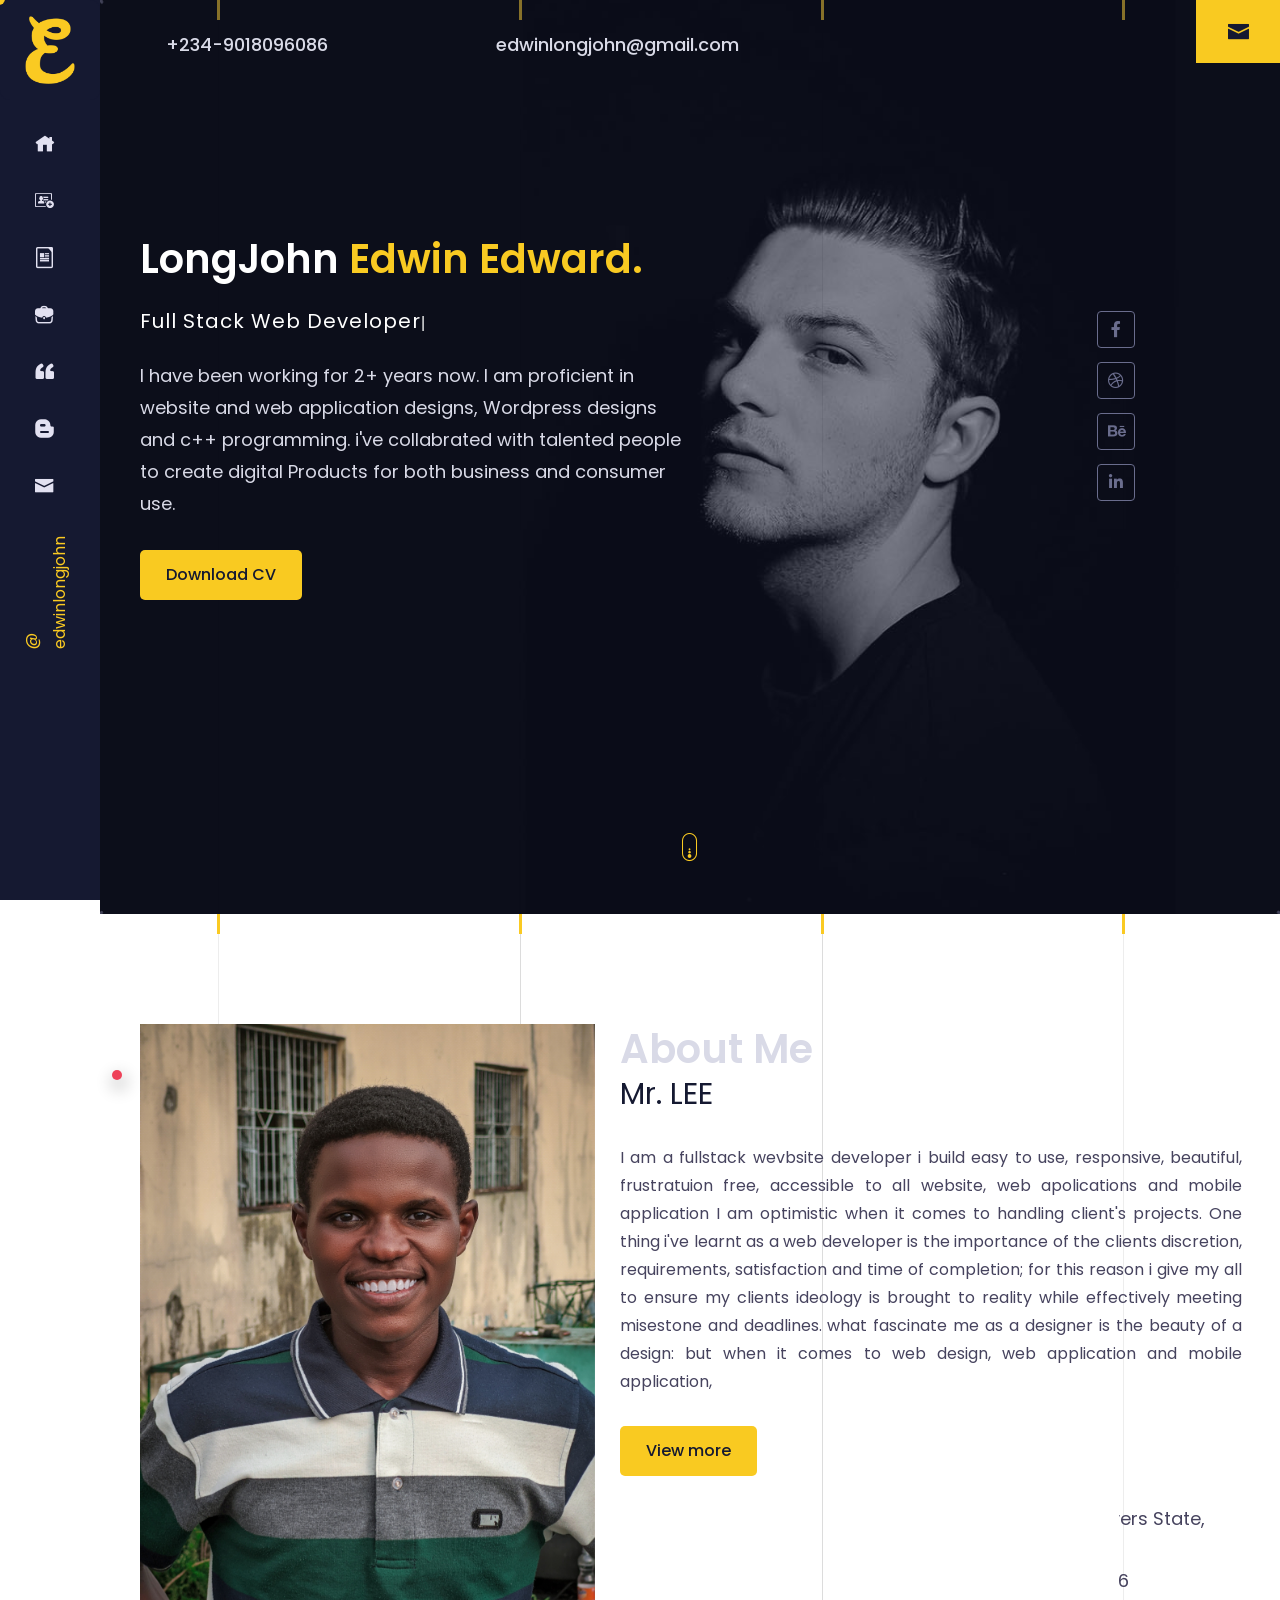
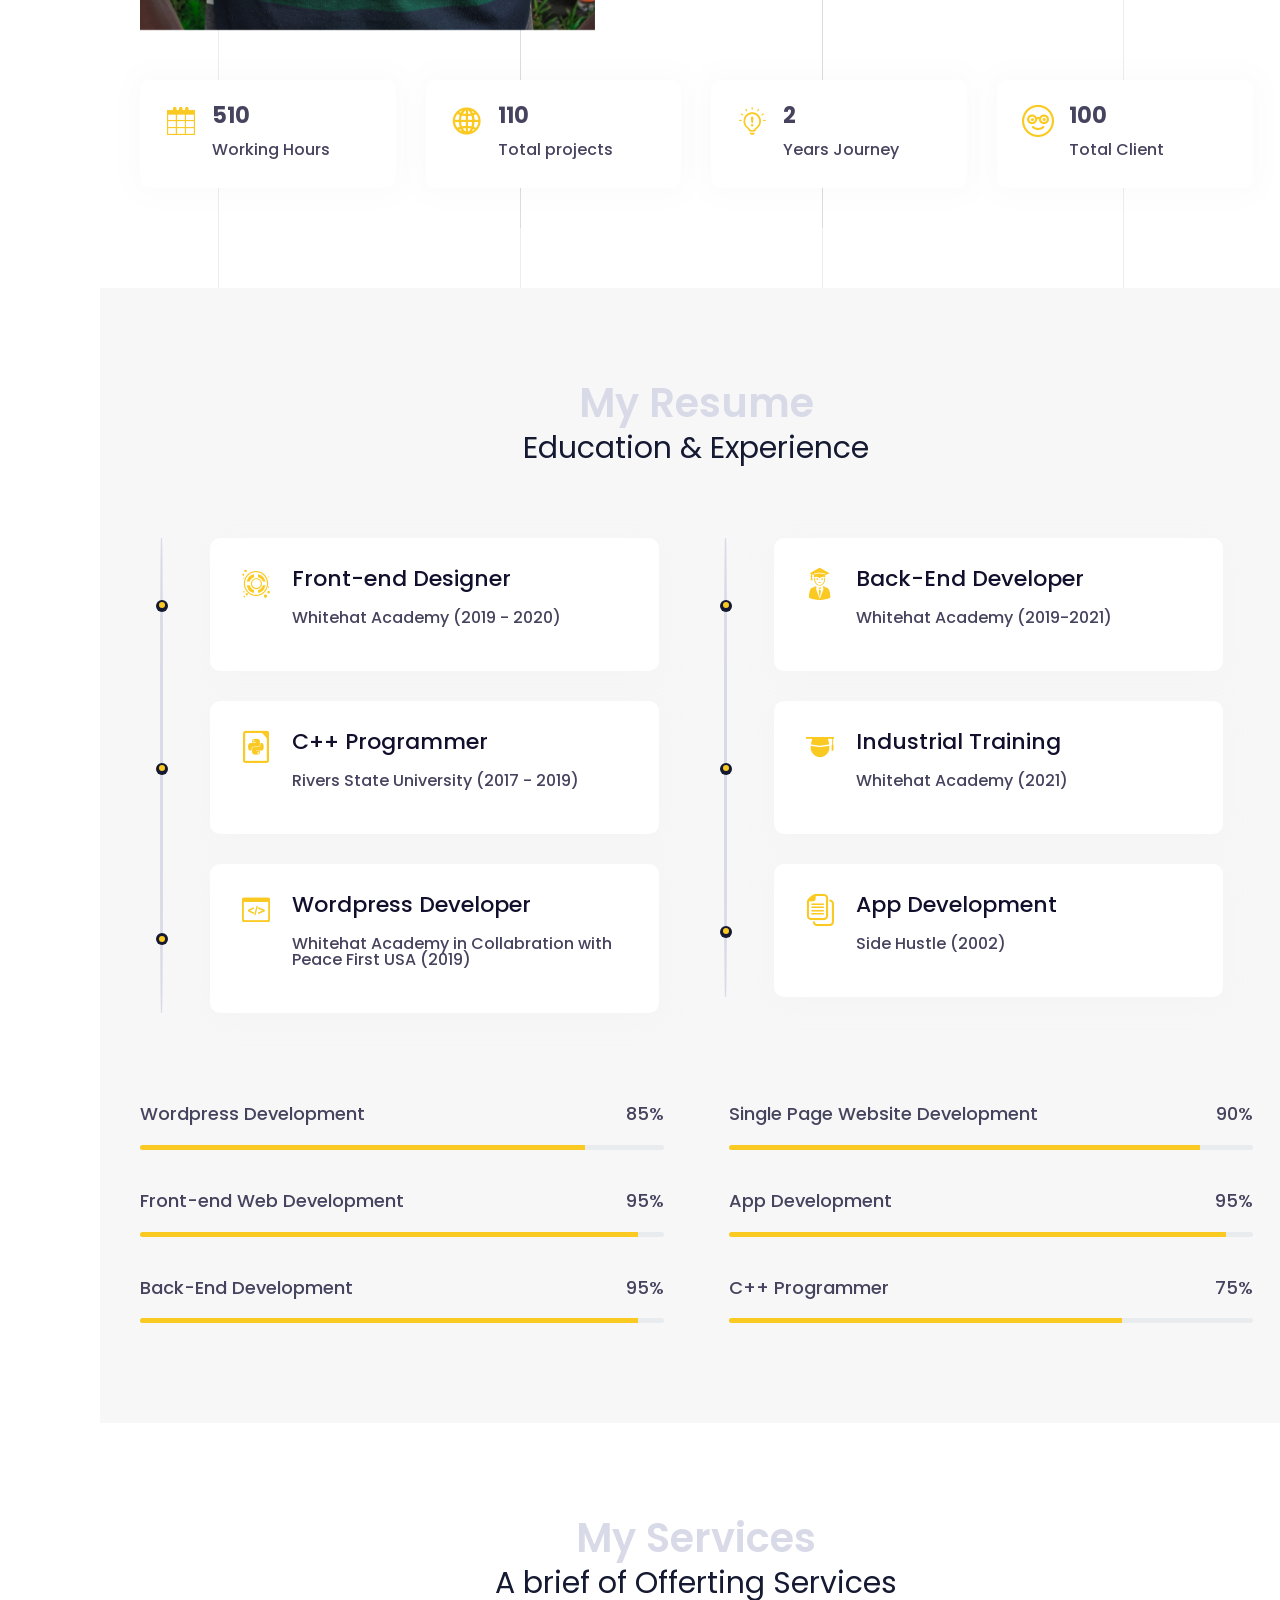
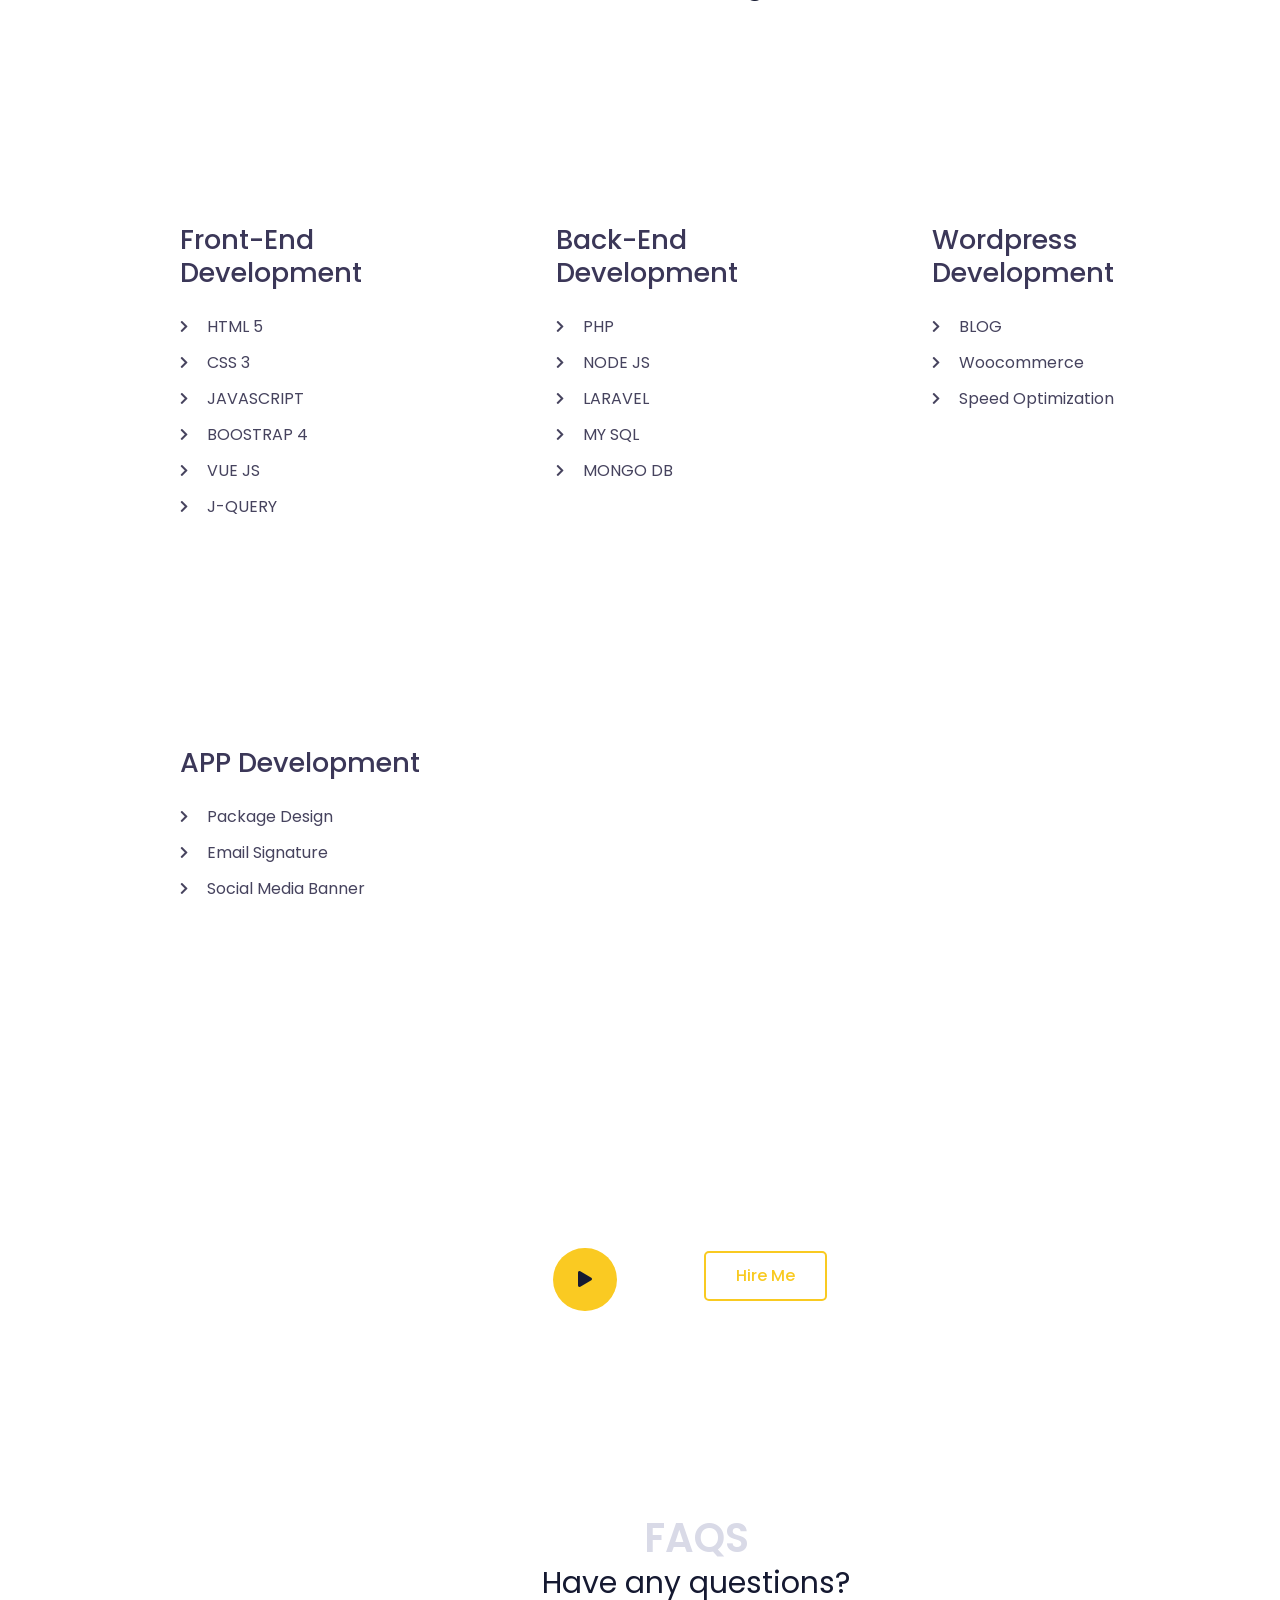
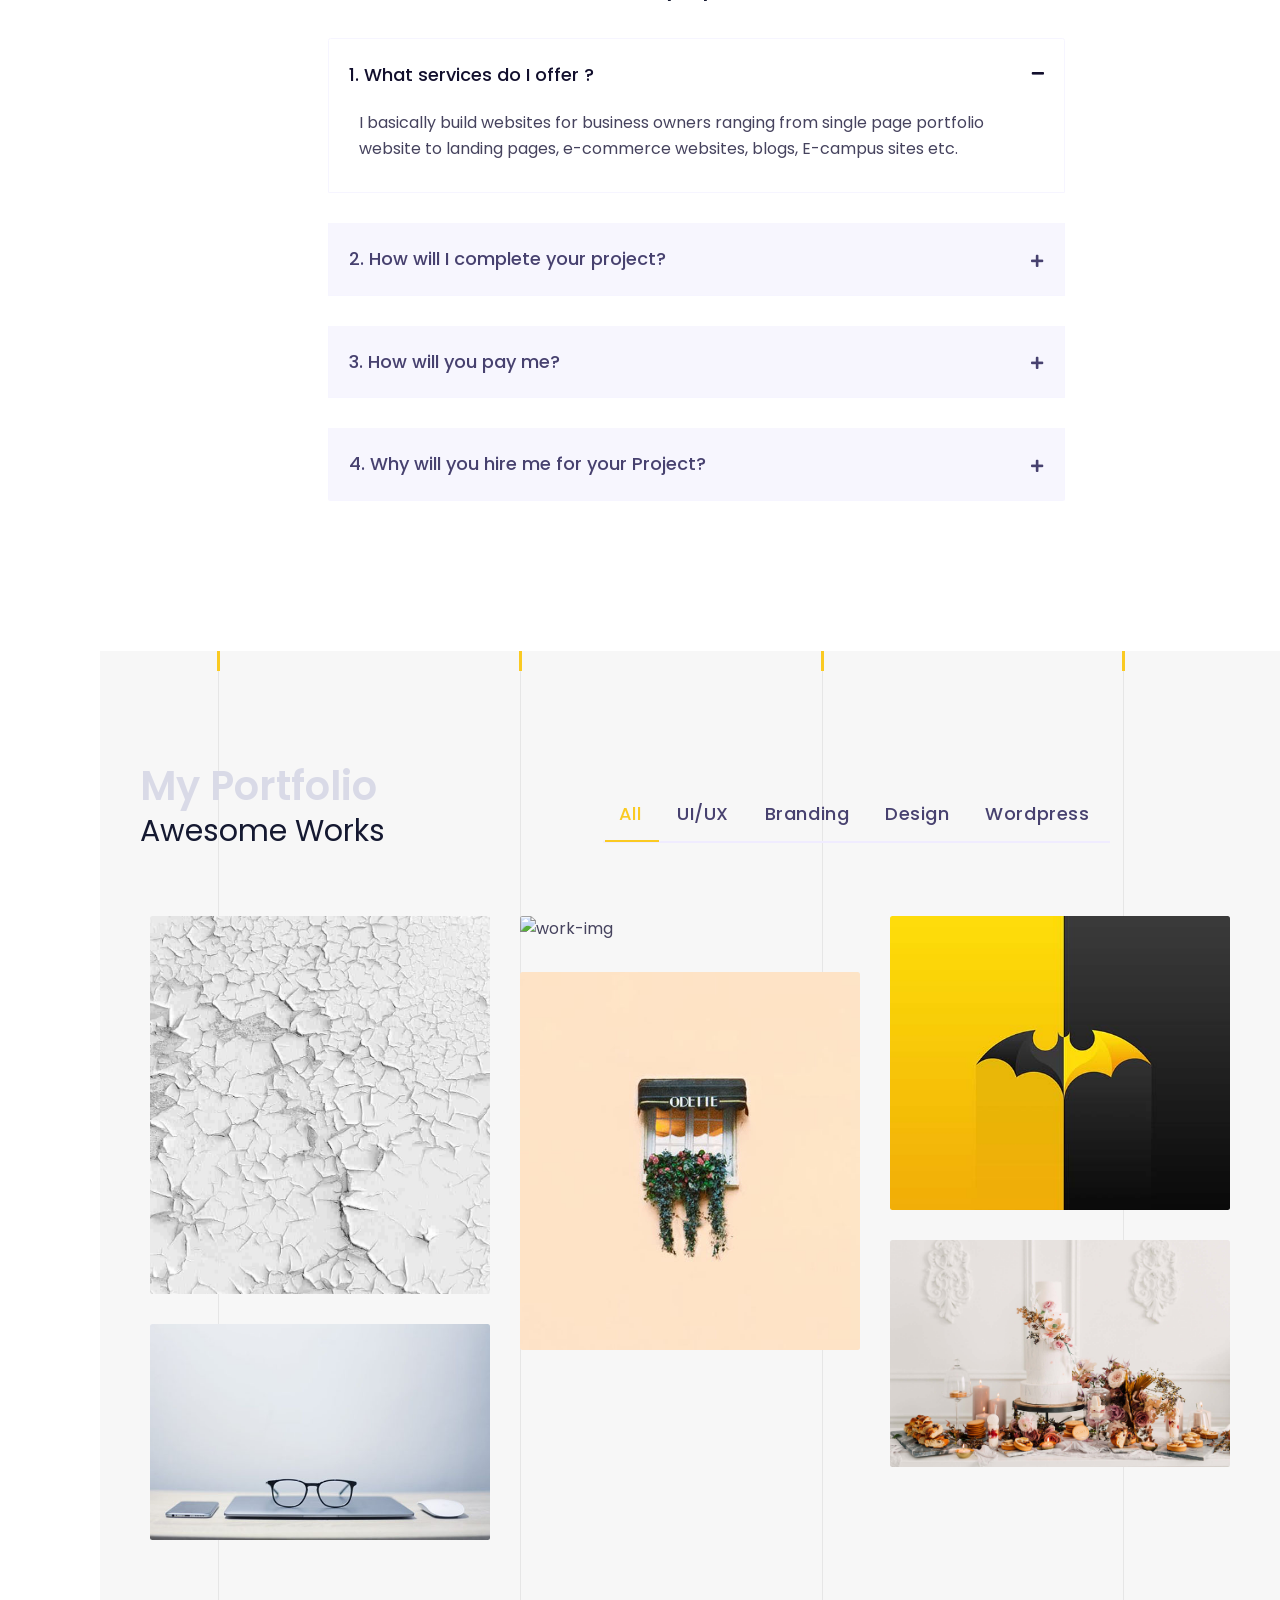
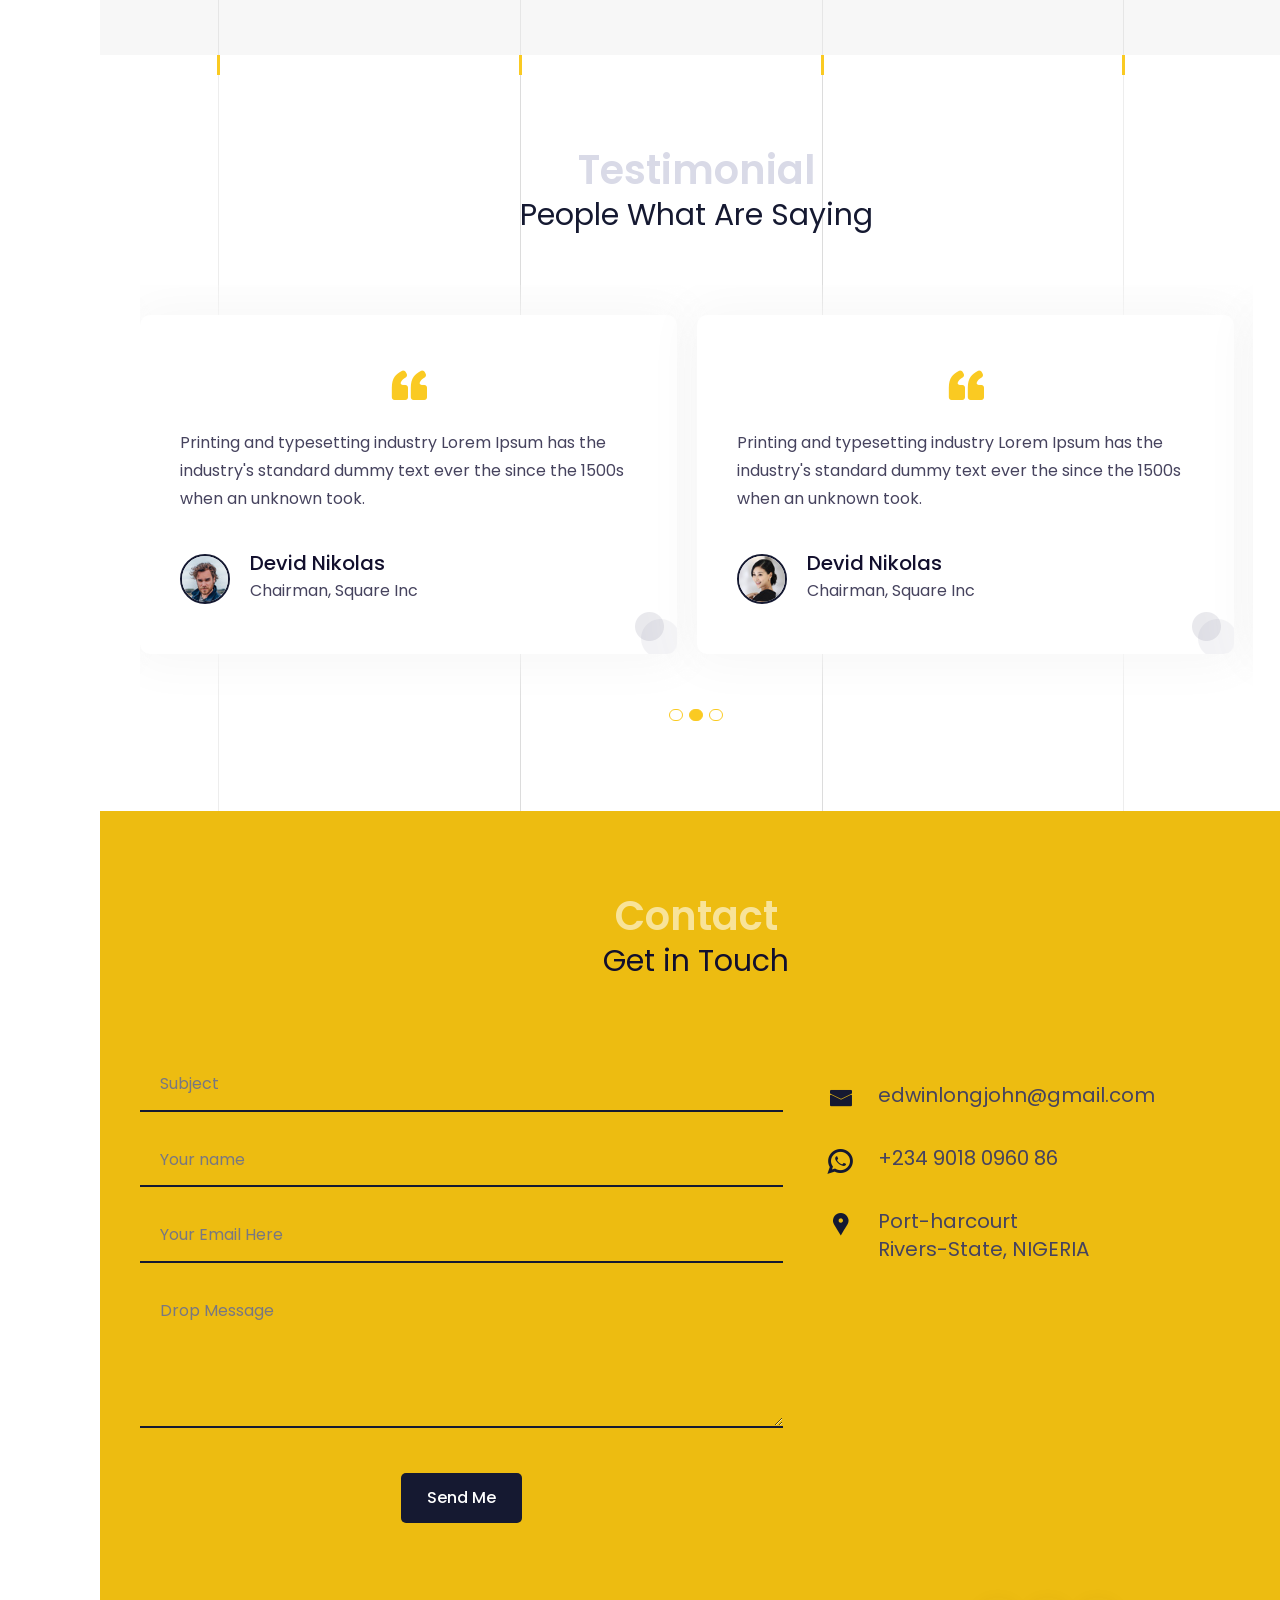
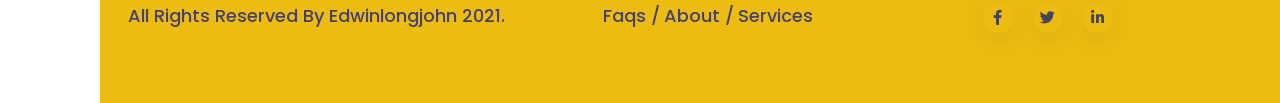
==== commit c7173f38: "changes to images and favicons" ====
--- a/index-3.html
+++ b/index-3.html
@@ -6,13 +6,14 @@
 <head>	
 	<meta charset="utf-8">
 	<meta http-equiv="x-ua-compatible" content="ie=edge">
-	<title>Wokoya | Personal Portfolio vCard HTML Template</title>
+	<title>L.j Eddy Portfolio</title>
 	<meta name="description" content="My name is Longjohn Edwin Edward i am a renowned full Stack web Developer with several years of experience. 
 	I am top notch when it comes to building responsive Websites and Web applications. Just give me a trial with your Job trust me you won't regret it.">
 	<meta name="viewport" content="width=device-width, initial-scale=1, shrink-to-fit=no">
 
 	<!-- Place favicon.ico in the root directory -->
 	<link rel="shortcut icon" type="image/x-icon" href="img/favicon.png">
+	
 	
 	<!-- ========== Start Stylesheet ========== -->
 	<link href="assets/css/bootstrap.min.css" rel="stylesheet" />
@@ -55,7 +56,7 @@
 		<div class="main-navigation sd-nav">
 			<div class="navbar navbar-expand-lg bsnav bsnav-sidebar bsnav-scrollspy bsnav-sidebar-left">
 				<a class="navbar-brand" href="index.html">
-					<img src="img/logo.png" class="logo-display" alt="thumb">
+					<img src="img/ljicon.png" class="logo-display" alt="thumb">
 				</a>
 				<button class="navbar-toggler toggler-spring"><span class="navbar-toggler-icon"></span></button>
 				<div class="collapse navbar-collapse justify-content-sm-center pt-20">
@@ -127,7 +128,7 @@
 								<p class="text-16 header_type_text text-white mb-2 mb-md-3">
 									<span class="typed"></span>
 								</p>
-								<p class="header-intro-text wow fadeInUp pt-10" data-wow-duration=".6s" data-wow-delay=".8s">I have been working since 2012. I am proficient in ui design, digital marketing & web development.</p>
+								<p class="header-intro-text wow fadeInUp pt-10" data-wow-duration=".6s" data-wow-delay=".8s">I have been working for 2+ years now. I am proficient in website and web application designs, Wordpress designs and c++ programming. i've collabrated with talented people to create digital Products for both business and consumer use.</p>
 								<div class="hro-btn wow fadeInUp" data-wow-duration=".6s" data-wow-delay=".9s">
 									<a href="#" class="theme-btn">
 										Download CV
@@ -164,13 +165,13 @@
 				<div class="line_item"></div>
 				<div class="line_item"></div>
 			 </div> <!-- end line animation --> 			
-			<div class="about-wpr mt-20">	<!-- start about -->
+			<div class="about-wpr mt-10">	<!-- start about -->
 				<div class="container pl-20">	<!-- container --> 
 					<div class="row">	<!-- row --> 
 						<div class="col-md-5 mb-50">
 							<div class="about-left wow fadeInUp" data-wow-duration=".6s" data-wow-delay=".2s">
 								<div class="about-header-img">
-									<img src="img/about-me.png" alt="about me" class="responsive-fluid bounce-animate" />
+									<img src="img/about-me.jpg" alt="about me" class="responsive-fluid bounce-animate" />
 								</div>
 							</div>
 						</div>	<!-- about left text end --> 
@@ -178,32 +179,40 @@
 							<div class="about-right wow fadeInUp" data-wow-duration=".8s" data-wow-delay=".5s">
 								<span class="top-title">About Me</span>
 								<h2 data-splitting class="about-tl-3 gr-2 wow fadeInUp" data-wow-duration=".01s" data-wow-delay=".1s">
-									Creative Designer
+									Mr. LEE
 								</h2>
-								<p class="wow fadeInUp" data-wow-duration=".2s" data-wow-delay=".2s">
-									I am dedicated his life to learning what makes humans tick. He studies, researches and reads everything hecan, and shares his 
-									findings with his clients. His philosophy is to learn, test, analyse, 
-									improve and re-test. His motto is stay agile. I'm a Freelancer Front-end Developer with over 3 years of experience. I'm from San Francisco.
-									<br />									 
-									I code and create web elements for amazing people around the world. I like work with new people. 
-									New people new Experiences.									
+								<p class="wow fadeInUp" style="text-align: justify;" data-wow-duration=".2s" data-wow-delay=".2s">
+									I am a fullstack wevbsite developer i build easy to use, responsive, beautiful, frustratuion free, accessible to all website, web apolications and mobile application 
+									I am optimistic when it comes to handling client's projects. One thing i've learnt as a web developer is the importance of the clients discretion,
+									requirements, satisfaction and time of completion; for this reason i give my all to ensure my clients ideology is brought to reality while effectively meeting misestone and deadlines.
+									what fascinate me as a designer is the beauty of a design: <span> but when it comes to web design, web application and mobile application, </span> 
+									<span id="hidden-text" class="text-2">
+										It is not only important for the site to be beautiful it is also paramount that the user interface is considered before creating the design. 
+										Hence i ensure their is a prototype (hybrid design) even before the design is made. over the years i've acquired time management skills as well as the ability to communicate with team members and cliets effectively. listed below are my details feel free to reach out to me and remeber am just one call away.
+									</span>
+																		 
+																
 								</p>
+								<div class="hro-btn wow fadeInUp" data-wow-duration=".6s" data-wow-delay=".9s">
+									<a class="theme-btn view">
+										View more
+									</a>
+								</div>	
 								<div class="row">	<!-- row --> 
-									<div class="col-md-6 col-sm-12"><!-- col-6 --> 
+									<div class="col-md-6 col-sm-12 mb-10"><!-- col-6 --> 
 										<div class="about-cn">
 											<ul>
-												<li><i class="fas fa-user-tie"></i> Devid William</li>
-												<li><i class="fab fa-skype"></i> chat@devid</li>
-												<li><i class="far fa-envelope"></i> chat@example.com</li>
+												<li><i class="fas fa-user-tie"></i> Longjohn Edwin Edward</li>
+												<!-- <li><i class="fab fa-skype"></i> chat@devid</li> -->
+												<li><i class="far fa-envelope"></i> edwinlongjohn@gmail.com</li>
 											</ul>
 										</div>									
 									</div>	<!-- end col-6 -->
 									<div class="col-md-6 col-sm-12"><!-- col-6 --> 
 										<div class="about-cn">
 											<ul>
-												<li><i class="fas fa-map-marker-alt"></i> 205 NewYork, USA</li>
-												<li><i class="fas fa-birthday-cake"></i> 14 Jan, 1988</li>
-												<li><i class="fab fa-whatsapp"></i> 123 456 7899</li>
+												<li><i class="fas fa-map-marker-alt"></i> Port Harcourt, Rivers State, Nigeria</li>
+												<li><i class="fab fa-whatsapp"></i>+234-9018096086</li>
 											</ul>
 										</div>									
 									</div> <!-- end col-6 --> 
@@ -265,9 +274,9 @@
 									<i class="icofont-designfloat"></i>
 								</div>
 								<div class="exp-content">
-									<h4>UX / UI Designer</h4>
-									<p>Apple Inc (2017 - 2020)</p>
-									<span class="exp-description pt-10">Contrary the on way yollis pellentesque pellentesque feugiat risus met.</span>
+									<h4>Front-end Designer</h4>
+									<p>Whitehat Academy (2019 - 2020)</p>
+									<!-- <span class="exp-description pt-10">Contrary the on way yollis pellentesque pellentesque feugiat risus met.</span> -->
 								</div>
 							</div> <!-- end one -->
 							<div class="exp-box mt-30 wow fadeInUp" data-wow-duration=".6s" data-wow-delay=".4s"><!-- start two -->
@@ -275,9 +284,9 @@
 									<i class="icofont-file-python"></i>
 								</div>
 								<div class="exp-content">
-									<h4>python Developer</h4>
-									<p>Google Inc (2015 - 2016)</p>
-									<span class="exp-description pt-10">Contrary the on way yollis pellentesque pellentesque feugiat risus amet.</span>
+									<h4>C++ Programmer</h4>
+									<p>Rivers State University (2017 - 2019)</p>
+									<!-- <span class="exp-description pt-10">Contrary the on way yollis pellentesque pellentesque feugiat risus amet.</span> -->
 								</div>
 							</div> <!-- end two -->
 							<div class="exp-box mt-30 wow fadeInDown" data-wow-duration=".6s" data-wow-delay=".6s"><!-- start three -->
@@ -285,9 +294,9 @@
 									<i class="icofont-code"></i>
 								</div>
 								<div class="exp-content">
-									<h4>Web Developer</h4>
-									<p>Themetum Ptv Ltd (2008 - 2014)</p>
-									<span class="exp-description pt-10">Contrary the on way yollis pellentesque pellentesque feugiat risus nunc.</span>
+									<h4>Wordpress Developer</h4>
+									<p>Whitehat Academy in Collabration with Peace First USA (2019)</p>
+									<!-- <span class="exp-description pt-10">Contrary the on way yollis pellentesque pellentesque feugiat risus nunc.</span> -->
 								</div>
 							</div> <!-- end three -->						
 						</div>
@@ -299,9 +308,9 @@
 									<i class="icofont-graduate-alt"></i>
 								</div>
 								<div class="exp-content">
-									<h4>MSc in CSE </h4>
-									<p>University of Enkha (2007 - 2008)</p>
-									<span class="exp-description pt-10">Contrary the on way yollis pellentesque pellentesque feugiat risus nunc.</span>
+									<h4>Back-End Developer </h4>
+									<p>Whitehat Academy (2019-2021)</p>
+									<!-- <span class="exp-description pt-10">Contrary the on way yollis pellentesque pellentesque feugiat risus nunc.</span> -->
 								</div>
 							</div> <!-- end one -->
 							<div class="exp-box mt-30 wow fadeInUp" data-wow-duration=".6s" data-wow-delay=".4s"><!-- start two -->
@@ -309,9 +318,9 @@
 									<i class="icofont-graduate"></i>
 								</div>
 								<div class="exp-content">
-									<h4>BSc in CSE  </h4>
-									<p>University of Enkha (2003 - 2006)</p>
-									<span class="exp-description pt-10">Contrary the on way yollis pellentesque pellentesque feugiat risus nunc.</span>
+									<h4>Industrial Training  </h4>
+									<p>Whitehat Academy (2021)</p>
+									<!-- <span class="exp-description pt-10">Contrary the on way yollis pellentesque pellentesque feugiat risus nunc.</span> -->
 								</div>
 							</div> <!-- end two -->
 							<div class="exp-box mt-30 wow fadeInDown" data-wow-duration=".6s" data-wow-delay=".6s"><!-- start three -->
@@ -319,9 +328,9 @@
 									<i class="icofont-ui-copy"></i>
 								</div>
 								<div class="exp-content">
-									<h4>High School Diploma  </h4>
-									<p>Enkha College (2001 - 2003)</p>
-									<span class="exp-description pt-10">Contrary the on way yollis pellentesque pellentesque feugiat risus nunc.</span>
+									<h4>App Development  </h4>
+									<p>Side Hustle (2002)</p>
+									<!-- <span class="exp-description pt-10">Contrary the on way yollis pellentesque pellentesque feugiat risus nunc.</span> -->
 								</div>
 							</div> <!-- end three -->						
 						</div>
@@ -333,21 +342,21 @@
 							<div class="skill-section">
 								<!-- Progress Bar Start -->
 								<div class="progress-box">
-									<h5>Wordpress Ninja  <span class="pull-right">85%</span></h5>
+									<h5>Wordpress Development <span class="pull-right">85%</span></h5>
 									<div class="progress">
 										<div class="progress-bar" role="progressbar" data-width="85"></div>
 									</div>
 								</div>
 								<div class="progress-box">
-									<h5>UX/UI Design  <span class="pull-right">95%</span></h5>
+									<h5>Front-end Web Development    <span class="pull-right">95%</span></h5>
 									<div class="progress">
 										<div class="progress-bar" role="progressbar" data-width="95"></div>
 									</div>
 								</div>
 								<div class="progress-box">
-									<h5>Python Development <span class="pull-right">75%</span></h5>
+									<h5>Back-End Development <span class="pull-right">95%</span></h5>
 									<div class="progress">
-										<div class="progress-bar" role="progressbar" data-width="75"></div>
+										<div class="progress-bar" role="progressbar" data-width="95"></div>
 									</div>
 								</div>
 								<!-- End Progressbar -->
@@ -359,19 +368,19 @@
 							<div class="skill-section">
 								<!-- Progress Bar Start -->
 								<div class="progress-box">
-									<h5>English <span class="pull-right">85%</span></h5>
+									<h5>Single Page Website Development <span class="pull-right">90%</span></h5>
 									<div class="progress">
-										<div class="progress-bar" role="progressbar" data-width="85"></div>
+										<div class="progress-bar" role="progressbar" data-width="90"></div>
 									</div>
 								</div>
 								<div class="progress-box">
-									<h5>French <span class="pull-right">95%</span></h5>
+									<h5>App Development <span class="pull-right">95%</span></h5>
 									<div class="progress">
 										<div class="progress-bar" role="progressbar" data-width="95"></div>
 									</div>
 								</div>
 								<div class="progress-box">
-									<h5>Arabic <span class="pull-right">75%</span></h5>
+									<h5>C++ Programmer <span class="pull-right">75%</span></h5>
 									<div class="progress">
 										<div class="progress-bar" role="progressbar" data-width="75"></div>
 									</div>
@@ -381,13 +390,7 @@
 						</div>							
 					</div>	<!-- end col-6  --> 
 				</div>	<!-- end row--> 
-				<div class="row pt-70"><!-- start row-->
-					<div class="col-md-12">
-						<div class="download-cv-btn text-center">
-							<a href="#" class="theme-btn">Download CV</a>
-						</div>
-					</div>
-				</div><!-- end row-->
+				
 			</div> <!-- end container -->			
 		</div>
 		<!-- End Experience -->
@@ -409,11 +412,14 @@
 								<i class="icofont-vector-path"></i>
 							</div>
 							<div class="service-info">
-								<h2>Branding</h2>
+								<h2>Front-end Development</h2>
 								<ul>
-									<li>Logo design</li>
-									<li>Brand Guide</li>
-									<li>Brand Printing</li>
+									<li>HTML 5</li>
+									<li>CSS 3</li>
+									<li>JAVASCRIPT</li>
+									<li>BOOSTRAP 4</li>
+									<li>VUE JS</li>
+									<li>J-QUERY</li>
 								</ul>
 							</div>
 						</div> <!-- end service one -->					
@@ -424,11 +430,13 @@
 								<i class="icofont-ui-browser"></i>
 							</div>
 							<div class="service-info">
-								<h2>Print Design</h2>
+								<h2>Back-End Development</h2>
 								<ul>
-									<li>Business Card</li>
-									<li>Brochure</li>
-									<li>Magazine</li>
+									<li>PHP</li>
+									<li>NODE JS</li>
+									<li>LARAVEL</li>
+									<li>MY SQL</li>
+									<li>MONGO DB</li>
 								</ul>
 							</div>
 						</div> <!-- end service two -->					
@@ -439,9 +447,9 @@
 								<i class="icofont-ui-theme"></i>
 							</div>
 							<div class="service-info">
-								<h2>Wordpress Ninja</h2>
+								<h2>Wordpress Development</h2>
 								<ul>
-									<li>PSD to WP</li>
+									<li>BLOG</li>
 									<li>Woocommerce</li>
 									<li>Speed Optimization</li>
 								</ul>
@@ -454,7 +462,7 @@
 								<i class="icofont-ship-wheel"></i>
 							</div>
 							<div class="service-info">
-								<h2>Graphic Design</h2>
+								<h2>APP Development</h2>
 								<ul>
 									<li>Package Design</li>
 									<li>Email Signature</li>
@@ -463,36 +471,7 @@
 							</div>
 						</div> <!-- end service one -->					
 					</div> <!-- end col-4 -->
-					<div class="col-md-4 col-sm-6">
-						<div class="service-box mt-30 wow fadeInDown" data-wow-duration=".7s" data-wow-delay=".6s">
-							<div class="service-icon service-two">
-								<i class="icofont-ssl-security"></i>
-							</div>
-							<div class="service-info">
-								<h2>Cyber Security</h2>
-								<ul>
-									<li>Ethical Hacking</li>
-									<li>Security Analysis</li>
-									<li>Remove Malware</li>
-								</ul>
-							</div>
-						</div> <!-- end service two -->					
-					</div><!-- end col-4 -->
-					<div class="col-md-4 col-sm-6">
-						<div class="service-box mt-30 wow fadeInUp" data-wow-duration=".9s" data-wow-delay=".8s">
-							<div class="service-icon service-three">
-								<i class="icofont-bulb-alt"></i>
-							</div>
-							<div class="service-info">
-								<h2>Web Development</h2>
-								<ul>
-									<li>React JS</li>
-									<li>PSD to HTML</li>
-									<li>Javascript</li>
-								</ul>
-							</div>
-						</div> <!-- end service six -->					
-					</div><!-- end col-4 -->
+				
 				</div> <!-- end row -->
 			</div> <!-- end container -->				
 		</div> <!-- End Services -->
@@ -530,7 +509,7 @@
 		
 		<!-- Start Faq
 		============================================= -->
-	<div class="fq-area de-padding">	
+	<div class="fq-area de-padding" id="faq">	
 		<div class="container pl-20"> <!-- start container -->
 			<div class="row">
 				<div class="col-md-8 offset-md-2">
@@ -550,7 +529,7 @@
 										</h2>
 										<div id="collapseOne" class="accordion-collapse collapse show" aria-labelledby="headingOne" data-bs-parent="#accordionExample">
 											<div class="accordion-body">
-												Lorem ipsum dolor sit amet, consectetur adipisicing elit, sed do eiusitempor is  exercitation ullamco laboris.Lorem ipsum dolor sit amet, consectetur adipisicing elit.
+												I basically build websites for business owners ranging from single page portfolio website to landing pages, e-commerce websites, blogs, E-campus sites etc.
 											</div>
 										</div>
 									</div><!-- End accordion item -->
@@ -562,7 +541,7 @@
 									</h2>
 									<div id="collapseTwo" class="accordion-collapse collapse" aria-labelledby="headingTwo" data-bs-parent="#accordionExample">
 									  <div class="accordion-body">
-										Lorem ipsum dolor sit amet, consectetur adipisicing elit, sed do eiusitempor is  exercitation ullamco laboris.Lorem ipsum dolor sit amet, consectetur adipisicing elit.
+										Time is very important when it comes to a job hence i ensure i set targets before embarking on a job to track my progress.
 									  </div>
 									</div>
 								  </div><!-- End accordion item -->
@@ -574,46 +553,23 @@
 									</h2>
 									<div id="collapseThree" class="accordion-collapse collapse" aria-labelledby="headingThree" data-bs-parent="#accordionExample">
 									  <div class="accordion-body">
-										Lorem ipsum dolor sit amet, consectetur adipisicing elit, sed do eiusitempor is  exercitation ullamco laboris.Lorem ipsum dolor sit amet, consectetur adipisicing elit.
+										Payments is dependent on your type of Job.
 									  </div>
 									</div>
 								  </div><!-- End accordion item -->
 								  <div class="accordion-item">
 									<h2 class="accordion-header" id="headingFour">
 									  <button class="accordion-button collapsed" type="button" data-bs-toggle="collapse" data-bs-target="#collapseFour" aria-expanded="false" aria-controls="collapseThree">
-										 4. Why will you hire for your proejdct?
+										 4. Why will you hire me for your Project?
 									  </button>
 									</h2>
 									<div id="collapseFour" class="accordion-collapse collapse" aria-labelledby="headingFour" data-bs-parent="#accordionExample">
 									  <div class="accordion-body">
-										Lorem ipsum dolor sit amet, consectetur adipisicing elit, sed do eiusitempor is  exercitation ullamco laboris.Lorem ipsum dolor sit amet, consectetur adipisicing elit.
+										The services i offer are top notch, i have my clients in minds while carrying out any job, i put my best into the design process to ensure my clients are satisfied. 
 									  </div>
 									</div>
 								  </div><!-- End accordion item -->
-								  <div class="accordion-item">
-									<h2 class="accordion-header" id="headingFive">
-									  <button class="accordion-button collapsed" type="button" data-bs-toggle="collapse" data-bs-target="#collapseFive" aria-expanded="false" aria-controls="collapseThree">
-										 5. How will you get final project?
-									  </button>
-									</h2>
-									<div id="collapseFive" class="accordion-collapse collapse" aria-labelledby="headingFive" data-bs-parent="#accordionExample">
-									  <div class="accordion-body">
-										Lorem ipsum dolor sit amet, consectetur adipisicing elit, sed do eiusitempor is  exercitation ullamco laboris.Lorem ipsum dolor sit amet, consectetur adipisicing elit.
-									  </div>
-									</div>
-								  </div><!-- End accordion item -->
-								  <div class="accordion-item">
-									<h2 class="accordion-header" id="headingSix">
-									  <button class="accordion-button collapsed" type="button" data-bs-toggle="collapse" data-bs-target="#collapseSix" aria-expanded="false" aria-controls="collapseThree">
-										6. What is the process & my time zone?
-									  </button>
-									</h2>
-									<div id="collapseSix" class="accordion-collapse collapse" aria-labelledby="headingSix" data-bs-parent="#accordionExample">
-									  <div class="accordion-body">
-										Lorem ipsum dolor sit amet, consectetur adipisicing elit, sed do eiusitempor is  exercitation ullamco laboris.Lorem ipsum dolor sit amet, consectetur adipisicing elit.
-									  </div>
-									</div>
-								  </div><!-- End accordion item -->
+								 
 								</div><!-- End accordion -->																
 							</div> <!-- end site-title -->	
 						</div> <!-- end faq-right -->					
@@ -814,202 +770,6 @@
 	</div>
 	<!-- End Feedback -->
 		
-		<!-- Start Pricing
-		============================================= -->
-		<div class="price-area de-padding">
-			<div class="container pl-20"> <!-- start container -->
-				<div class="site-title text-center">
-					<span class="top-title wow fadeInUp" data-wow-duration=".5s" data-wow-delay=".3s">
-						My Price
-					</span>
-					<h2 data-splitting class="about-tl-3 wow fadeInUp" data-wow-duration=".01s" data-wow-delay=".01s">
-						How Much I Charge?
-					</h2>
-				</div>
-				<div class="price-wrapper grid-3"> <!-- start price-area -->
-					<div class="price-box mt-20 wow fadeInLeft" data-wow-duration=".5s" data-wow-delay=".5s"> <!-- single price -->
-						<div class="price-head">
-							<div class="price-icon price-icon-one">
-								<i class="icofont-package"></i>
-							</div>
-							<div class="price-rib">
-								<span>Design Package</span>
-							</div>
-							<div class="price-value">
-								<h2><span>$</span>99</h2>
-							</div>
-						</div>
-						<div class="price-info">
-							<ul>
-								<li><i class="icofont-check"></i> Business Hosting</li>
-								<li><i class="icofont-check"></i>Branding & Illustration </li>
-								<li><i class="icofont-check"></i>Social Media Banner</li>
-								<li><i class="icofont-check"></i>Web UI</li>
-							</ul>
-						</div>
-						<div class="price-bottom">
-							<a href="#" class="btn-2">
-								Buy Now
-							</a>
-						</div>
-					</div> <!-- end single price -->
-					<div class="price-box mt-20 wow fadeInUp" data-wow-duration=".6s" data-wow-delay=".6s"> <!-- single price -->
-						<div class="price-head">
-							<div class="price-icon price-icon-two">
-								<i class="icofont-newspaper"></i>
-							</div>
-							<div class="price-rib">
-								<span>Advance </span>
-							</div>
-							<div class="price-value">
-								<h2><span>$</span>199</h2>
-							</div>
-						</div>
-						<div class="price-info">
-							<ul>
-								<li><i class="icofont-check"></i>PSD to Wordpress</li>
-								<li><i class="icofont-check"></i>Web Design</li>
-								<li><i class="icofont-check"></i>Web Development</li>
-								<li><i class="icofont-check"></i>10 hours of support</li>
-							</ul>
-						</div>
-						<div class="price-bottom">
-							<a href="#" class="btn-2 bt-ac">
-								Buy Now
-							</a>
-						</div>
-					</div> <!-- end single price -->
-					<div class="price-box mt-20 wow fadeInRight" data-wow-duration=".5s" data-wow-delay=".5s"> <!-- single price -->
-						<div class="price-head">
-							<div class="price-icon price-icon-three">
-								<i class="icofont-license"></i>
-							</div>
-							<div class="price-rib">
-								<span>Ecommerce Solution</span>
-							</div>
-							<div class="price-value">
-								<h2><span>$</span>799</h2>
-							</div>
-						</div>
-						<div class="price-info">
-							<ul>
-								<li><i class="icofont-check"></i>Woocommerce Store</li>
-								<li><i class="icofont-check"></i>Ecommerce Web</li>
-								<li><i class="icofont-check"></i>Data Management</li>
-								<li><i class="icofont-check"></i>PSD to Woocommerce</li>
-							</ul>
-						</div>
-						<div class="price-bottom">
-							<a href="#" class="btn-2">
-								Buy Now
-							</a>
-						</div>
-					</div> <!-- end single price-->
-				</div> <!-- end price-area -->
-			</div> <!-- end container -->
-		</div>
-		<!-- End Pricing -->
-		
-		<!-- Start Blog
-		============================================= -->
-		<div id="blog" class="blog-area de-padding">
-			<div class="container pl-20">
-				<div class="site-title text-center">
-					<span class="top-title wow fadeInUp" data-wow-duration=".5s" data-wow-delay=".5s">Blog Posts</span>
-					<h2 data-splitting class="about-tl-3 wow fadeInUp" data-wow-duration=".01s" data-wow-delay=".01s">
-						Newly Posted Articles
-					</h2>
-				</div>
-				<div class="blog-wpr blog-sldr">
-					<div class="blog-box"> <!-- start single blog -->
-						<div class="blog-pic">
-							<img src="img/blog/1.png" alt="thumb">
-						</div>
-						<div class="blog-info">
-							<ul class="blog-meta">
-								<li><i class="icofont-user-alt-4"></i> William</li>
-								<li><i class="icofont-clock-time"></i> 02 Aug, 2021</li>
-							</ul>
-							<a href="https://www.themetum.com/envato/wokoya/iconbar/single.html">
-								<h5 class="blog-title">
-									How to make website from 
-									scrach easily
-								</h5>
-							</a>
-						</div>
-					</div> <!-- end single blog -->
-					<div class="blog-box">
-						<div class="blog-pic">
-							<img src="img/blog/2.png" alt="thumb">
-						</div>
-						<div class="blog-info">
-							<ul class="blog-meta">
-								<li><i class="icofont-user-alt-4"></i> William</li>
-								<li><i class="icofont-clock-time"></i> 07 Aug, 2021</li>
-							</ul>
-							<a href="https://www.themetum.com/envato/wokoya/iconbar/single.html">
-								<h5 class="blog-title">
-									How to make website from 
-									scrach easily
-								</h5>
-							</a>
-						</div>
-					</div> <!-- end single blog -->
-					<div class="blog-box">
-						<div class="blog-pic">
-							<img src="img/blog/3.png" alt="thumb">
-						</div>
-						<div class="blog-info">
-							<ul class="blog-meta">
-								<li><i class="icofont-user-alt-4"></i> William</li>
-								<li><i class="icofont-clock-time"></i> 04 Aug, 2021</li>
-							</ul>
-							<a href="https://www.themetum.com/envato/wokoya/iconbar/single.html">
-								<h5 class="blog-title">
-									How to make website from 
-									scrach easily
-								</h5>
-							</a>
-						</div>
-					</div> <!-- end single blog -->
-                    <div class="blog-box">
-						<div class="blog-pic">
-							<img src="img/blog/1.png" alt="thumb">
-						</div>
-						<div class="blog-info">
-							<ul class="blog-meta">
-								<li><i class="icofont-user-alt-4"></i> William</li>
-								<li><i class="icofont-clock-time"></i>09 Aug, 2021</li>
-							</ul>
-							<a href="https://www.themetum.com/envato/wokoya/iconbar/single.html">
-								<h5 class="blog-title">
-									How to make website from 
-									scrach easily
-								</h5>
-							</a>
-						</div>
-					</div> <!-- end single blog -->
-					<div class="blog-box">
-						<div class="blog-pic">
-							<img src="img/blog/2.png" alt="thumb">
-						</div>
-						<div class="blog-info">
-							<ul class="blog-meta">
-								<li><i class="icofont-user-alt-4"></i> William</li>
-								<li><i class="icofont-clock-time"></i>12 Aug, 2021</li>
-							</ul>
-							<a href="https://www.themetum.com/envato/wokoya/iconbar/single.html">
-								<h5 class="blog-title">
-									How to make website from 
-									scrach easily
-								</h5>
-							</a>
-						</div>
-					</div> <!-- end single blog -->
-				</div>
-			</div> <!-- end container -->
-		</div>
-		<!-- End Blog -->
 	
 	<div class="clearfix"></div>
 	
@@ -1027,7 +787,7 @@
 				<div class="col-md-7">
 					<div class="contact-area">
 						<div class="contact-left mt-20">
-							<form class="contact-form" id="contact-form" action="https://themetum.com/envato/wokoya/iconbar/php/contact.php" method="POST">						
+							<form class="contact-form" id="contact-form" action="mailto:edwinlongjohn@gmail.com" method="POST" enctype="text/plain">						
 								<div class="row g-4">
 									<div class="col-md-12 wow fadeInUp" data-wow-duration=".6s" data-wow-delay=".2s">
 										<input type="text" name="subject" class="form-control input-style-2" placeholder="Subject">
@@ -1063,7 +823,7 @@
 										<i class="icofont-envelope"></i>
 									</div>
 									<p class="mb-0 contact_itext">
-										chat@example.com
+										edwinlongjohn@gmail.com
 									</p>
 								</div>
 							</li>
@@ -1073,7 +833,7 @@
 										<i class="icofont-brand-whatsapp"></i>
 									</div>
 									<p class="mb-0 contact_itext">
-										+123 456 7890
+										+234 9018 0960 86
 									</p>
 								</div>
 							</li>
@@ -1083,9 +843,9 @@
 										<i class="icofont-google-map"></i>
 									</div>
 									<p class="mb-0 contact_itext">
-										208 Maliha Square, 
+									    Port-harcourt
 										<br />
-										Dubai, UAE
+										Rivers-State, NIGERIA
 									</p>
 								</div>
 							</li>
@@ -1102,15 +862,15 @@
 				<div class="row">
 					<div class="col-md-5 mt-50">
 						<div class="copyright-left wow fadeInUp" data-wow-duration=".5s" data-wow-delay=".7s">
-							<span class="copyright-text">all rights reserved by themetum.com 2021.</span>
+							<span class="copyright-text">all rights reserved by edwinlongjohn 2021.</span>
 						</div>					
 					</div> <!-- end col-5 -->
 					<div class="col-md-4 mt-50">
 						<div class="copyright-right wow fadeInUp" data-wow-duration=".5s" data-wow-delay=".8s">
 							<div class="copyright-menu">
-								<a href="#">Faqs   /</a>
-								<a href="#">privacy policy   /</a>
-								<a href="#">services</a>
+								<a href="#faq">Faqs   /</a>
+								<a href="#about">About   /</a>
+								<a href="#service">services</a>
 							</div>					
 						</div>
 					</div> <!-- end col-4 -->
--- a/style.css
+++ b/style.css
@@ -190,6 +190,10 @@
   span.colored{
 	  color:#F9CA22 !important;
   }
+  
+   span.text-2{
+    display:none;
+  }
  
  /* bounce-animate */
 .bounce-animate {
@@ -1162,7 +1166,9 @@
   display: flex;
   align-items: center;
   justify-content: flex-start;
-  margin-top: 3rem; }
+  margin-top: 3rem; 
+  margin-bottom: 3rem; 
+}
 
 .hhm-as {
   position: absolute;
